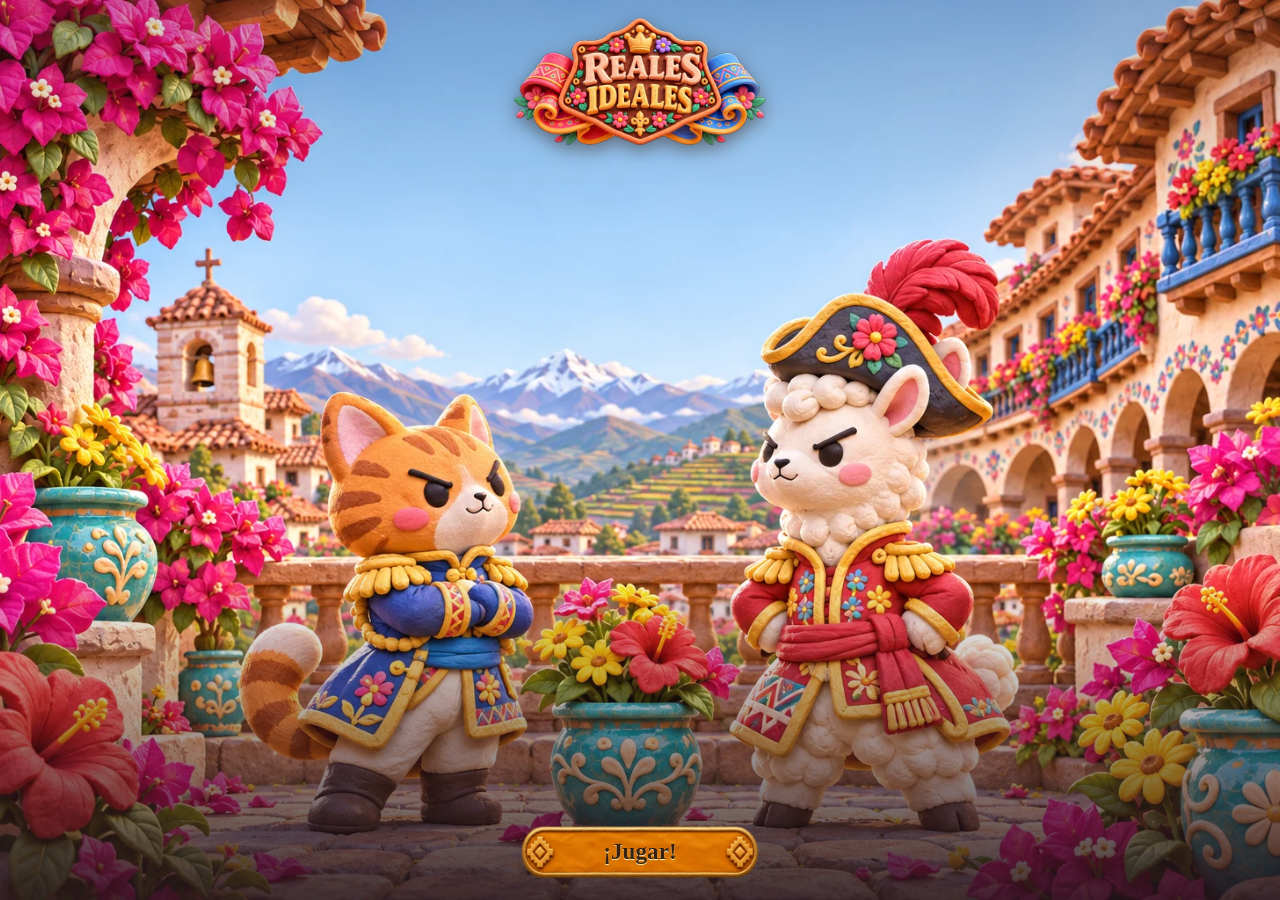
==== index.html @ a65ac0f8 "Selección de personaje y avisos al iniciar (v0.44)" ====
<!doctype html>
<html lang="es">
<head>
  <meta charset="utf-8">
  <meta name="viewport" content="width=device-width, initial-scale=1, viewport-fit=cover">
  <meta name="description" content="Reales Ideales, juego táctico para dos personas o contra la IA.">
  <title>Reales Ideales · v0.44</title>
  <link rel="stylesheet" href="styles.css?v=044-personajes">
  <script defer src="game.js?v=038-arte-combate"></script>
  <script defer src="ai.js?v=038-arte-combate"></script>
  <script defer src="assets/escenario/campo-andino-casillas.js?v=021-escenario27"></script>
  <script defer src="assets/vendor/pixi-8.19.0.min.js"></script>
  <script defer src="combat-fx.js?v=038-arte-combate"></script>
  <script defer src="fx.js?v=038-arte-combate"></script>
  <script defer src="app.js?v=044-personajes"></script>
</head>
<body>
  <section id="inicio" class="cover" aria-labelledby="cover-title">
    <picture>
      <source media="(orientation: landscape)" srcset="assets/clay/portada-jardin.webp">
      <img class="cover-art" src="assets/clay/portada-vertical.webp" alt="El gato idealista y la llama realista en un jardín andino de plastilina" width="1080" height="1920" fetchpriority="high">
    </picture>
    <video id="cover-video" class="cover-art cover-video" data-src="assets/escenario/menu-principal.mp4"
      muted loop playsinline preload="none" aria-hidden="true" hidden></video>
    <h1 id="cover-title"><img src="assets/logo.webp" alt="Reales Ideales" width="180" height="92"></h1>
    <div class="cover-actions">
      <button id="play-menu" type="button" class="primary menu-play" aria-controls="play-options" aria-expanded="false" disabled>¡Jugar!</button>
      <div id="startup" class="startup-loading" aria-label="Preparando Reales Ideales" tabindex="-1" hidden>
        <p id="startup-status" role="status">Cargando recursos…</p>
        <progress id="startup-progress" max="100" value="0" aria-label="Carga de recursos"></progress>
        <span id="startup-percent" aria-hidden="true">0 %</span>
      </div>
      <nav id="play-options" class="play-options" aria-label="Opciones de juego" hidden>
        <button id="help-button" type="button" class="secondary menu-play" aria-haspopup="dialog">Tutorial</button>
        <button id="play-local" type="button" class="secondary menu-play" aria-haspopup="dialog">Multijugador</button>
        <button id="play-ai" type="button" class="secondary menu-play" aria-haspopup="dialog">Vs IA</button>
        <button id="settings-button" type="button" class="secondary menu-play" aria-haspopup="dialog">Opciones</button>
      </nav>
    </div>
  </section>
  <main id="partida" class="play-layout" aria-label="Partida" tabindex="-1" hidden>
    <section class="seat red" aria-label="Tablero realista">
      <div class="seat-heading">
        <img id="avatar-R" class="seat-crest seat-avatar" src="assets/clay/fichas/realista-tigrillo.webp" alt="Tigrillo realista" width="54" height="54">
        <h2 class="sr-only">Realistas<small id="red-ai" class="seat-ai" hidden> IA</small></h2>
        <div class="seat-meter">
          <div id="red-health" class="seat-health" role="meter" aria-label="Fichas vivas: Realistas" aria-valuemin="0" aria-valuemax="8" aria-valuenow="8"><i class="full"></i><i class="full"></i><i class="full"></i><i class="full"></i><i class="full"></i><i class="full"></i><i class="full"></i><i class="full"></i></div>
          <strong class="seat-count" aria-hidden="true"><span id="red">8</span>/8</strong>
        </div>
      </div>
      <div class="seat-stats">
        <span class="seat-stat" title="Rescates disponibles"><img src="assets/clay/emblemas/rescate.webp" alt="" width="14" height="14"><span class="sr-only">Rescates disponibles </span><b id="red-rescues">2</b><b id="red-saved" class="saved-rescue-badge" hidden></b></span>
        <span class="seat-stat" title="Cartas en el mazo"><svg viewBox="0 0 24 24" width="14" height="14" fill="none" stroke="currentColor" stroke-width="2" stroke-linejoin="round" aria-hidden="true" focusable="false"><rect x="8" y="4" width="12" height="16" rx="2"/><path d="M5 7H4v12a3 3 0 0 0 3 3M12 9h4m-4 4h4"/></svg><span class="sr-only">Cartas en el mazo </span><b id="deck-R">25</b></span>
        <span class="seat-turn" aria-hidden="true">Turno</span>
        <span id="charge-R" class="charge" role="img" title="Carga de ataque especial" aria-label="Ataque especial: 1 de 3"><i></i><i></i><i></i></span>
      </div>
    </section>
    <section class="seat blue" aria-label="Tablero idealista">
      <div class="seat-heading">
        <img id="avatar-I" class="seat-crest seat-avatar" src="assets/clay/fichas/idealista-mono.webp" alt="Mono idealista" width="54" height="54">
        <h2 class="sr-only">Idealistas</h2>
        <div class="seat-meter">
          <div id="blue-health" class="seat-health" role="meter" aria-label="Fichas vivas: Idealistas" aria-valuemin="0" aria-valuemax="8" aria-valuenow="8"><i class="full"></i><i class="full"></i><i class="full"></i><i class="full"></i><i class="full"></i><i class="full"></i><i class="full"></i><i class="full"></i></div>
          <strong class="seat-count" aria-hidden="true"><span id="blue">8</span>/8</strong>
        </div>
      </div>
      <div class="seat-stats">
        <span class="seat-stat" title="Rescates disponibles"><img src="assets/clay/emblemas/rescate.webp" alt="" width="14" height="14"><span class="sr-only">Rescates disponibles </span><b id="blue-rescues">2</b><b id="blue-saved" class="saved-rescue-badge" hidden></b></span>
        <span class="seat-stat" title="Cartas en el mazo"><svg viewBox="0 0 24 24" width="14" height="14" fill="none" stroke="currentColor" stroke-width="2" stroke-linejoin="round" aria-hidden="true" focusable="false"><rect x="8" y="4" width="12" height="16" rx="2"/><path d="M5 7H4v12a3 3 0 0 0 3 3M12 9h4m-4 4h4"/></svg><span class="sr-only">Cartas en el mazo </span><b id="deck-I">25</b></span>
        <span class="seat-turn" aria-hidden="true">Turno</span>
        <span id="charge-I" class="charge" role="img" title="Carga de ataque especial" aria-label="Ataque especial: 1 de 3"><i></i><i></i><i></i></span>
      </div>
    </section>
    <section class="field" aria-label="Campo de juego">
      <div class="field-heading">
        <span id="turn-timer" class="turn-timer" role="timer" aria-live="off" hidden><b><span id="turn-timer-value">40</span><small aria-hidden="true"> s</small></b></span>
        <span id="round" class="round-count" title="Ronda actual"><span class="sr-only">Ronda </span><b id="round-value">1</b><span aria-hidden="true">/</span><span class="sr-only"> de </span>12</span>
        <span id="active-side" class="turn-marker" role="status">TU TURNO</span>
      </div>
      <time id="match-clock" class="match-clock llama-clock" datetime="PT600S" aria-label="Tiempo restante de partida" hidden>
        <span class="clock-label">Faltan</span>
        <span id="match-clock-value" class="clock-value">10:00</span>
      </time>
      <div class="board-stage"><div class="board-viewport"><div id="board" class="board" role="group" aria-label="Tablero de 27 hexágonos"></div><div id="duel" class="duel battle-cards" aria-label="Cartas activadas y fuerza de combate" hidden></div></div></div>
      <div class="legend">
        <span><img src="assets/clay/emblemas/rescate.webp" alt="" width="18" height="18"> Rescate</span>
        <span><img src="assets/clay/emblemas/cannon.webp" alt="" width="18" height="18"> Cañón</span>
      </div>
    </section>
    <section class="panel controls" aria-labelledby="phase-title">
      <div class="control-heading">
        <p id="turn-info" class="turn-info"></p>
        <h2 id="phase-title"></h2>
      </div>
      <div class="hud-toolbar">
        <button id="game-menu-button" class="hud-menu-button" type="button" aria-label="Opciones de partida" title="Opciones de partida" aria-haspopup="dialog" hidden>
          <img class="hud-icon" src="assets/ui/hud/opciones.png" alt="" width="96" height="96">
        </button>
        <button id="coin-button" class="hud-balance" type="button" aria-label="Consultar monedas" aria-describedby="coin-current" title="Consultar monedas" aria-haspopup="dialog">
          <img class="hud-icon" src="assets/ui/hud/moneda.png" alt="" width="96" height="96">
          <b id="coin-current" aria-label="Tus monedas">0</b>
        </button>
        <div class="hud-status-line" role="group" aria-label="Estado de partida">
          <p id="hud-notice" class="hud-notice" role="status" hidden></p>
          <p id="instructions" class="instructions" role="status"></p>
          <p id="battle-result" class="battle-result" role="status" hidden></p>
          <p id="special-hint" class="special-hint" aria-live="polite" hidden></p>
        </div>
        <div id="action-status" class="action-status" role="group" aria-label="Acciones de turno" hidden>
          <span id="move-status" class="action-token" role="img" data-state="waiting">
            <img class="hud-icon" src="assets/ui/hud/mover.png" alt="" width="96" height="96">
          </span>
          <span id="attack-status" class="action-token" role="img" data-state="waiting">
            <img class="hud-icon" src="assets/ui/hud/atacar.png" alt="" width="96" height="96">
          </span>
        </div>
      </div>
      <div class="battle-dock">
        <button id="special-fire" type="button" class="special-fire" disabled aria-pressed="false">
          <img class="hud-icon special-flame" src="assets/ui/hud/fuego.png" alt="" width="96" height="96">
          <svg class="ss-ring" viewBox="0 0 44 44" aria-hidden="true">
            <circle cx="22" cy="22" r="19" pathLength="120"/>
            <circle cx="22" cy="22" r="19" pathLength="120" transform="rotate(120 22 22)"/>
            <circle cx="22" cy="22" r="19" pathLength="120" transform="rotate(240 22 22)"/>
          </svg>
        </button>
        <div id="hud-hand" class="hud-hand" role="group" aria-label="Tus cartas"></div>
        <div id="actions" class="actions"></div>
      </div>
      <button id="saved-rescue-button" class="saved-rescue-button" type="button" hidden title="Usar estrella guardada"><img src="assets/clay/emblemas/rescate.webp" alt="" width="20" height="20"><b id="saved-rescue-count">0</b></button>
    </section>
  </main>
  <div id="match-intro" class="match-intro"><span role="status" aria-atomic="true"></span></div>
  <div id="fx-layer" class="fx-layer" aria-hidden="true"></div>
  <section id="end-screen" class="end-screen" role="dialog" aria-modal="true" aria-labelledby="end-title" hidden>
    <div class="end-card">
      <p id="end-kicker" class="end-kicker"></p>
      <h2 id="end-title" class="end-title"></h2>
      <p id="end-text" class="end-text"></p>
      <button id="end-ok" type="button" class="primary end-ok">OK</button>
    </div>
  </section>
  <section id="stats-screen" class="stats-screen" role="dialog" aria-modal="true" aria-labelledby="stats-title" hidden>
    <div class="stats-card">
      <h2 id="stats-title">Estadísticas de la partida</h2>
      <p id="stats-summary" class="stats-summary"></p>
      <div id="stats-mvp" class="stats-mvp"></div>
      <table class="stats-table">
        <thead><tr><th scope="col"></th><th scope="col" class="col-I">Idealistas</th><th scope="col" class="col-R">Realistas</th></tr></thead>
        <tbody id="stats-rows"></tbody>
      </table>
      <div class="stats-actions">
        <button id="stats-export" type="button" class="secondary">Exportar JSON</button>
        <button id="stats-menu" type="button" class="secondary">Menú</button>
        <button id="stats-again" type="button" class="primary" aria-haspopup="dialog">Jugar otra vez</button>
      </div>
    </div>
  </section>
  <dialog id="character-dialog" aria-labelledby="character-title">
    <h2 id="character-title">Elige a tu personaje</h2>
    <form id="character-form">
      <fieldset class="character-choices">
        <legend id="character-side"></legend>
        <label class="character-option"><input class="sr-only" type="radio" name="character" value="mono" required><img alt="" width="112" height="112"><span>Mono</span></label>
        <label class="character-option"><input class="sr-only" type="radio" name="character" value="tigrillo" required><img alt="" width="112" height="112"><span>Tigrillo</span></label>
        <label class="character-option"><input class="sr-only" type="radio" name="character" value="cuy" required><img alt="" width="112" height="112"><span>Cuy</span></label>
      </fieldset>
      <div class="dialog-actions">
        <button id="character-cancel" type="button" class="secondary">Cancelar</button>
        <button id="character-confirm" type="submit" class="primary" disabled>Empezar</button>
      </div>
    </form>
  </dialog>
  <dialog id="coin-dialog" aria-labelledby="coin-title">
    <h2 id="coin-title">Monedas de esta partida</h2>
    <div class="coin-breakdown">
      <p class="coin-side" data-side="R"><img class="coin-icon" src="assets/ui/hud/moneda.png" alt="" width="96" height="96"><span>Realistas</span><b id="coins-R">0</b></p>
      <p class="coin-side" data-side="I"><img class="coin-icon" src="assets/ui/hud/moneda.png" alt="" width="96" height="96"><span>Idealistas</span><b id="coins-I">0</b></p>
    </div>
    <form method="dialog" class="dialog-actions"><button class="primary">Listo</button></form>
  </dialog>
  <dialog id="rescue-dialog" class="rescue-dialog" aria-labelledby="rescue-title">
    <h2 id="rescue-title">Recupera una ficha</h2>
    <div id="rescue-pieces" class="rescue-pieces" role="group" aria-label="Fichas perdidas"></div>
    <button id="rescue-save" type="button" class="secondary">Guardar</button>
  </dialog>
  <dialog id="game-menu" aria-labelledby="game-menu-title">
    <h2 id="game-menu-title">Opciones de partida</h2>
    <div class="game-menu-actions">
      <button id="match-help" class="secondary" type="button" aria-haspopup="dialog">Cómo jugar</button>
      <button id="match-history" class="secondary" type="button" aria-haspopup="dialog">Registro</button>
      <button id="match-settings" class="secondary" type="button" aria-haspopup="dialog">Ajustes</button>
      <button id="restart" class="secondary" type="button" aria-haspopup="dialog">Nueva partida</button>
      <button id="match-menu" class="secondary" type="button">Menú principal</button>
    </div>
    <form method="dialog" class="dialog-actions"><button class="primary" autofocus>Volver a la partida</button></form>
  </dialog>
  <dialog id="help-dialog" aria-labelledby="help-title">
    <h2 id="help-title">Cómo jugar</h2>
    <div class="help-content">
      <p><b>Turno:</b> puedes mover una ficha a una casilla vecina libre y atacar, en el orden que quieras. Para atacar, arrastra tu ficha sobre una enemiga marcada o toca las dos fichas en ese orden.</p>
      <p>La partida tiene un máximo de 10 minutos. Al agotarse, se comparan las fichas vivas, las cartas activadas y las cartas poderosas activadas, en ese orden.</p>
      <p>En ambos modos, el turno cambia automáticamente al resolver los efectos y agotar las acciones legales. Puedes terminarlo antes con el botón de flecha. Los dos indicadores muestran qué acciones quedan.</p>
      <p><b>Fuerza:</b> todas las fichas empiezan con 0. El cañón suma +2 al atacar. En empate salen ambas fichas.</p>
      <p><b>Cartas:</b> tienes tres en reserva y activas hasta dos por combate. Dos iguales dan COMBO +1. Tu reserva permanece visible; toca una carta para ver su ilustración y efecto. Sobre el tablero se muestran las dos oportunidades de carta por bando y su fuerza acumulada; un pase aparece como Sin carta. Nunca se muestra la reserva rival. En partidas locales, entrega el dispositivo antes de revelar la reserva del siguiente jugador.</p>
      <p><b>Fuego Especial:</b> acumula un segmento al empezar cada turno propio. Con tres, selecciona una ficha normal con enemigo a una o dos casillas, pulsa el fuego y elige el objetivo. Todas las fichas normales suman +3 de fuerza al atacar a un enemigo adyacente. Si está a dos casillas, puedes acercarte por una casilla libre y atacar, consumiendo también el movimiento. Ambos jugadores conservan sus dos cartas. La carga vuelve a cero y los cañones no pueden usarlo.</p>
      <p><b>Cañón y rescate:</b> Invocar cañón convierte tu ficha en cañón y suma +2. Llega a una estrella enemiga para rescatar una ficha perdida en tu zona inicial o guarda la oportunidad. En un turno propio posterior, toca la estrella guardada y recupera una ficha en cualquier hexágono libre, sin gastar movimiento ni ataque.</p>
      <p><b>Monedas:</b> 10 por combate potente (fuerza final de 3 o más, Fuego Especial o Golpe decisivo) y 20 por cada baja causada al ganar. No cambian el resultado de la partida.</p>
      <p><b>Victoria:</b> elimina todas las fichas rivales o conserva más al final de la ronda 12.</p>
      <p class="tutorial-demo"><a href="muestra.html">Ver ejemplos de combate</a></p>
    </div>
    <form method="dialog" class="dialog-actions"><button class="primary">Listo</button></form>
  </dialog>
  <dialog id="history" aria-labelledby="history-title">
    <h2 id="history-title">Registro de partida</h2>
    <ol id="log" role="list" aria-label="Últimas jugadas"></ol>
    <form method="dialog" class="dialog-actions">
      <button id="export" class="secondary" type="button">Exportar JSON</button>
      <button class="primary" autofocus>Listo</button>
    </form>
  </dialog>
  <dialog id="card-menu" class="card-menu" aria-labelledby="card-preview-title" aria-describedby="card-preview-text">
    <div class="fit-content">
      <div class="card-menu-preview">
        <div id="card-preview-art" class="card illustrated card-menu-art"></div>
        <div class="card-menu-copy">
          <h2 id="card-preview-title"></h2>
          <p id="card-preview-text" class="card-menu-text"></p>
        </div>
      </div>
      <div class="dialog-actions">
        <button id="card-preview-close" class="secondary" type="button" autofocus>Cancelar</button>
        <button id="card-preview-play" class="primary" type="button">Activar</button>
      </div>
    </div>
  </dialog>
  <dialog id="settings" aria-labelledby="settings-title">
    <h2 id="settings-title">Ajustes</h2>
    <form method="dialog" class="settings-form">
      <fieldset><legend>Escenario</legend>
        <label><input type="radio" name="board" value="andes"> Campo andino</label><label><input type="radio" name="board" value="plaza"> Plaza</label></fieldset>
      <fieldset><legend>Música</legend>
        <label><input type="radio" name="music" value="on"> Sí</label><label><input type="radio" name="music" value="off"> No</label></fieldset>
      <fieldset><legend>Efectos de sonido</legend>
        <label><input type="radio" name="effects" value="on"> Sí</label><label><input type="radio" name="effects" value="off"> No</label></fieldset>
      <fieldset><legend>Temporizador</legend>
        <label><input type="radio" name="timer" value="off"> Sin tiempo</label><label><input type="radio" name="timer" value="relaxed"> Relajado</label><label><input type="radio" name="timer" value="normal"> Normal</label></fieldset>
      <fieldset><legend>Velocidad de animación</legend>
        <label><input type="radio" name="speed" value="1"> Normal</label><label><input type="radio" name="speed" value="1.8"> Rápida</label></fieldset>
      <fieldset id="cover-motion-setting"><legend>Animación de portada</legend>
        <label><input type="radio" name="coverMotion" value="on"> Sí</label><label><input type="radio" name="coverMotion" value="off"> No</label></fieldset>
      <div class="dialog-actions"><button class="primary" value="ok">Listo</button></div>
    </form>
  </dialog>
  <dialog id="search-choice" aria-labelledby="search-title" aria-describedby="search-info">
    <h2 id="search-title">Elige una carta de tu mazo</h2>
    <p id="search-info">La carta seleccionada ocupará el espacio de Exploración después del combate, no durante él.</p>
    <div id="search-options" class="search-options"></div>
    <div class="dialog-actions"><button id="search-cancel" type="button" class="secondary">Cancelar</button></div>
  </dialog>
  <dialog id="decision" aria-labelledby="decision-title" aria-describedby="decision-text">
    <h2 id="decision-title"></h2>
    <p id="decision-text"></p>
    <div id="decision-card" class="decision-card" hidden></div>
    <div class="dialog-actions">
      <button id="cancel" class="secondary" type="button" autofocus>Cancelar</button>
      <button id="confirm" class="primary" type="button">Confirmar</button>
    </div>
  </dialog>
</body>
</html>
---- styles.css ----
:root {
  color-scheme: light;
  --ink: #302018;
  --paper: #f5e5c8;
  --quiet: #654638;
  --clay: #c97a53;
  --border: #b58061;
  --blue: #357f9e;
  --red: #a7372e;
  --terracotta: url('assets/clay/terracota.webp');
  --garden-scene: url('assets/clay/campo-jardin.webp');
  --floral-ornament: url('assets/clay/flor.webp');
  --clay-grain: url('assets/clay/relieve.webp');
  --cream-clay: linear-gradient(155deg, #fff5df 8%, #f5d8b0 68%, #d7a271);
  --gold-clay: linear-gradient(157deg, #ffe488 4%, #ffc950 48%, #eaa331 80%, #c5792e);
  --blue-clay: linear-gradient(157deg, #3b7e99 4%, #235a78 55%, #194565);
}
* { box-sizing: border-box; }
[hidden] { display: none !important; }
body {
  margin: 0;
  min-height: 100vh;
  isolation: isolate;
  background: radial-gradient(ellipse at 50% 18%, #f7bb7740, #4a1d1870),
    var(--terracotta) left top / 27rem auto repeat #9a5333;
  color: var(--ink);
  font: 1rem/1.45 system-ui, sans-serif;
}
body::before, body::after {
  content: '';
  position: fixed; z-index: -1; bottom: 0;
  width: min(35vw, 27rem);
  background-size: 100% 100%;
  pointer-events: none;
}
body::before {
  left: 0; aspect-ratio: 380 / 123;
  background-image: url('assets/clay/jardin-izquierdo.webp');
  mask-image: linear-gradient(168deg, transparent 6%, black 28%), linear-gradient(to right, black 67%, transparent);
  mask-composite: intersect;
}
body::after {
  right: 0; aspect-ratio: 434 / 237;
  background-image: url('assets/clay/jardin-derecho.webp');
  mask-image: linear-gradient(200deg, transparent 4%, black 32%), linear-gradient(to left, black 63%, transparent);
  mask-composite: intersect;
}
button { font: inherit; color: inherit; cursor: pointer; }
button:disabled { cursor: default; }
button:focus-visible, summary:focus-visible { outline: 3px solid #25475a; outline-offset: 3px; }
h1, h2, p { margin: 0; }
h1 { font: 800 clamp(1.65rem, 4vw, 2.5rem)/1.13 Georgia, serif; }
h2 { font: 800 1.22rem/1.15 Georgia, serif; }
.masthead {
  position: relative; z-index: 2; display: flex; justify-content: space-between; align-items: center;
  gap: .7rem; padding: .9rem max(1rem, calc((100vw - 70rem) / 2)) 1.2rem;
  color: #fff0d4; text-shadow: 0 2px #552518;
  background: linear-gradient(167deg, #602b1c9e, #38170eb8), var(--terracotta) 0 0 / 26rem auto;
  box-shadow: 0 4px 10px #63352042;
}
.masthead::after {
  content: ''; position: absolute; inset: auto 0 0; height: .42rem;
  background: url('assets/clay/cordon.webp') left center / auto 100% repeat-x #77442d;
  pointer-events: none;
}
.brand, .header-actions { display: flex; align-items: center; gap: .55rem; }
.brand-mark { color: #f1bd66; font-size: 1.75rem; }
.header-actions { flex-wrap: wrap; justify-content: flex-end; }
.primary, .secondary, summary { font-weight: 720; }
.primary, .secondary {
  border: 1px solid #9b673e; border-radius: 1.08rem .96rem 1rem 1.15rem; padding: .53rem .72rem;
  background: var(--clay-grain), var(--cream-clay);
  box-shadow: inset 0 2px 2px #fff5d3d9, inset 0 -3px 3px #a6633a5c, 0 3px #8a5437, 0 5px 7px #4d260c55;
}
.primary {
  background: var(--clay-grain), var(--gold-clay);
  border-color: #9b5d23;
  box-shadow: inset 0 2px 2px #fff0b5, inset 0 -3px 3px #a15c2c80, 0 3px #8f4c26, 0 5px 7px #4d260c55;
}
.primary:active, .secondary:active { transform: translateY(2px); box-shadow: inset 0 2px 3px #7b442879, 0 1px #884b2b; }
.masthead .secondary { color: var(--ink); text-shadow: none; }
summary { cursor: pointer; }
.help-content { margin-block: .65rem 1rem; color: var(--quiet); }
.help-content p + p { margin-top: .6rem; }
body.playing .tutorial-demo { display: none; }
.play-layout {
  max-width: 72rem; margin: auto; padding: 1rem; display: grid;
  grid-template-columns: minmax(12rem, 1fr) minmax(20rem, 1.75fr) minmax(12rem, 1fr);
  grid-template-areas: "blue field red" "phase field history"; gap: 1rem; align-items: start;
}
.blue { grid-area: blue; --seat: #33758e; --seat-light: #c4e5df; }
.red { grid-area: red; --seat: #9e4032; --seat-light: #f7cabc; }
.seat, .panel {
  border: 1px solid var(--border); border-radius: 1.15rem; background: linear-gradient(150deg, #fff0d6, #edcdab);
  padding: .85rem; box-shadow: inset 0 2px 4px #fff8dcb0, 0 4px 0 #a86b4b, 0 9px 13px #6b3f2630;
}
.seat { border-top: .4rem solid var(--seat); }
.seat[data-prompt="true"] { outline: 3px solid var(--seat); outline-offset: 2px; }
.seat-heading, .field-heading { display: flex; align-items: center; justify-content: space-between; gap: .45rem; }
.seat-crest {
  width: clamp(1.25rem, 5.5vw, 2.35rem); height: auto; flex: none;
  filter: drop-shadow(0 2px 1px #6b3f2655);
}
.seat-heading h2 { color: #35251f; }
.seat-heading small { color: var(--quiet); }
.seat-heading strong {
  color: #fff7e8; background: var(--seat); padding: .1rem .55rem; border-radius: .6rem;
  font-size: 1.32rem; box-shadow: inset 0 2px #ffffff40, 0 3px #58392d60;
}
.hand { margin-top: .7rem; display: grid; grid-template-columns: repeat(3, minmax(0, 1fr)); gap: .3rem; }
.card, .decision-card {
  --card-gold: #eac27a;
  --card-edge: #633d26;
  --card-surface: #f2d59b;
  border: 2px solid var(--card-edge);
  border-radius: .58rem;
  background: var(--card-surface);
  box-shadow: inset 0 0 0 1px var(--card-gold), 0 3px 5px #5d352855;
  color: #331e15;
  text-align: center;
}
.card {
  position: relative;
  display: grid;
  grid-template-rows: auto minmax(2.6rem, 1fr) auto;
  gap: .18rem;
  min-width: 0;
  min-height: 6.5rem;
  aspect-ratio: 2.5 / 3.5;
  padding: .28rem;
}
.card.back {
  border: 0;
  border-radius: 11% / 8%;
  background: var(--card-back) center / 100% 100% no-repeat var(--seat, #265a79);
  box-shadow: 0 3px 5px #3f271866;
}
#hand-I { --card-back: url('assets/clay/dorso-idealista.webp'); }
#hand-R { --card-back: url('assets/clay/dorso-realista.webp'); }
.card-title {
  display: block;
  padding: .14rem .12rem;
  border-radius: .22rem;
  background: #fff2cbb0;
  font: 800 .8rem/1.1 Georgia, serif;
  overflow-wrap: anywhere;
}
.card-art {
  position: relative;
  display: grid;
  place-items: center;
  overflow: hidden;
  min-height: 0;
  border-radius: .25rem;
  border: 1px solid #63432f;
  background: radial-gradient(ellipse at 57% 39%, #fff3c9, var(--seat, #486152));
}
.card-art img { position: absolute; width: 86%; height: 94%; bottom: 0; object-fit: contain; object-position: bottom; }
.card-type { font-size: .75rem; font-weight: 750; line-height: 1.1; }
.card[data-card="weaken"], .decision-card[data-card="weaken"] { --card-surface: #cde0b5; }
.card[data-card="decisive"], .decision-card[data-card="decisive"] { --card-surface: #eac1ae; }
.card[data-card="cannon"], .decision-card[data-card="cannon"] { --card-surface: #e0d0af; }
.card[data-card="search"], .decision-card[data-card="search"] { --card-surface: #d4d7ed; }
.search-shape { color: #faf6d4; text-shadow: 0 2px #2c315c, 0 0 10px #5a77c9; font-size: clamp(1.7rem, 4vw, 3rem); }
.card.played { outline: 2px solid #ac682e; outline-offset: -2px; }
.card.played.new { animation: reveal-card .45s ease-out; }
.card.ready { outline: 2px solid var(--seat); outline-offset: -2px; }
.card.ready:hover { transform: translateY(-2px); }
.card.empty { display: grid; place-items: center; grid-template-rows: 1fr; border-style: dashed; opacity: .55; box-shadow: none; }
.field {
  grid-area: field; padding: .72rem; border: 1px solid #d3a35f; border-radius: 1.25rem;
  background: linear-gradient(#251e2729, transparent 34%, transparent 80%, #26231c99),
    var(--garden-scene) center / cover no-repeat #8ea281;
  box-shadow: inset 0 0 0 1px #fff0bc88, 0 4px 0 #553e2b, 0 8px 17px #29271966;
}
@media (orientation: portrait) {
  .field {
    background-image: linear-gradient(#251e2740, transparent 27%, transparent 80%, #26231c80),
      var(--garden-scene);
    background-position: center;
  }
}
.field-heading, .legend { padding: .25rem .4rem; color: #ffefcf; text-shadow: 0 1px #663422; font-weight: 690; }
.field-heading { margin-bottom: .6rem; }
.legend > span {
  padding: .12rem .48rem;
  border-radius: .55rem;
  background: #38251feb;
  box-shadow: inset 0 0 0 1px #ffda8f79, 0 2px 3px #29271960;
}
.legend img { flex: none; width: 1.1em; height: 1.1em; object-fit: contain; }
.board {
  margin: auto; position: relative; width: min(100%, 31rem); aspect-ratio: 1116 / 1410;
  touch-action: none; user-select: none; isolation: isolate;
  background: none;
}
.hex {
  position: absolute; display: grid; place-items: center; width: 22%;
  transform: translate(-50%, -50%); padding: 0; border: none;
  clip-path: polygon(25% 0, 75% 0, 100% 50%, 75% 100%, 25% 100%, 0 50%);
  background: transparent;
}
.hex[data-highlight="move"] { background: radial-gradient(ellipse, #20b05229 34%, #62ec7ff2 88%); }
.hex[data-highlight="target"] { background: radial-gradient(ellipse, #f5282920 42%, #ff6d4de8 88%); }
.hex[aria-pressed="true"] {
  background: radial-gradient(ellipse, #fff0a529 35%, #fff1aee8 90%);
}
.hex:focus-visible { box-shadow: inset 0 0 0 4px #ffe095; }
.hex .token { width: 62%; }
.hex .token-art { height: auto; }
.hex[data-star="true"]:has(.token)::after {
  content: '';
  position: absolute;
  top: 14%; right: 19%; width: 18%; aspect-ratio: 1;
  background: #38251f url('assets/clay/emblemas/rescate.webp') center / 78% no-repeat;
  border-radius: 50%;
  box-shadow: 0 0 0 1px #ffe2a2, 0 2px 2px #27150eb3;
  pointer-events: none;
}
.token { display: block; min-width: 0; min-height: 0; pointer-events: none; }
.token-art {
  display: block; width: 100%; height: 100%; object-fit: contain;
  filter: drop-shadow(0 2px 2px #23150f85);
}
.token.I.cannon .token-art { filter: drop-shadow(0 0 3px #30afe9) drop-shadow(0 2px 2px #382015aa); }
.token.R.cannon .token-art { filter: drop-shadow(0 0 3px #f24d4d) drop-shadow(0 2px 2px #382015aa); }
.token.origin { opacity: .55; }
.drag-token { position: fixed; z-index: 5; width: 4.4rem; height: 4.4rem; transform: translate(-50%, -50%) rotate(-6deg); }
.legend { display: flex; gap: 1rem; justify-content: center; font-size: .86rem; }
.legend span { display: flex; align-items: center; gap: .4rem; }
.controls { grid-area: phase; }
.turn-info { color: #784128; font-weight: 750; margin-bottom: .35rem; }
.instructions { color: var(--quiet); margin: .55rem 0 .75rem; }
.actions { display: flex; flex-wrap: wrap; gap: .55rem; }
#log { margin: .6rem 0 .8rem; padding-left: 1.35rem; max-height: 13rem; overflow: auto; color: var(--quiet); }
#log li { margin-bottom: .3rem; }
#decision-text { margin: .6rem 0 .85rem; color: var(--quiet); }
.decision-card {
  display: grid;
  gap: .35rem;
  width: min(100%, 12rem);
  margin: 0 auto 1rem;
  padding: .45rem;
}
.decision-card .card-title { font-size: 1.08rem; }
.decision-card .card-art { height: 9rem; }
.decision-card .card-type { font-size: .88rem; }
.card-effect { padding: .32rem; background: #fff4d8b8; border-radius: .25rem; }
@keyframes reveal-card { from { transform: rotateY(80deg); } to { transform: rotateY(0); } }
@media (max-width: 790px) {
  .play-layout { max-width: 37rem; grid-template-columns: repeat(2, minmax(0, 1fr)); grid-template-areas: "blue red" "phase phase" "field field" "history history"; gap: .85rem; }
  .board { width: min(100%, 24rem); }
}
@media (max-width: 420px) {
  .masthead, .play-layout { padding-inline: .65rem; }
  .header-actions { font-size: .83rem; gap: .3rem; }
  .seat, .panel { padding: .62rem; }
  .field-heading { font-size: .88rem; }
}
@media (prefers-reduced-motion: reduce) { .card.played.new { animation: none; } }

.battle-result { margin: .5rem .35rem; padding: .48rem .65rem; border-radius: .6rem; background: #f6d7a8; font-weight: 730; }
.battle-result[data-winner="I"] { border-left: .35rem solid var(--blue); }
.battle-result[data-winner="R"] { border-left: .35rem solid var(--red); }
.battle-result[data-winner=""] { border-left: .35rem solid #795332; }

.cover {
  position: fixed; inset: 0; isolation: isolate; overflow: hidden;
  background: #514036;
}
.cover-art {
  position: absolute; inset: 0; width: 100%; height: 100%;
  display: block; object-fit: cover; object-position: center 65%;
}
.cover-video { opacity: 0; pointer-events: none; }
.cover-video.ready { opacity: 1; }
.cover::after {
  content: ''; position: absolute; inset: 0; pointer-events: none;
  background: linear-gradient(180deg, #211c2635, transparent 26%, transparent 64%, #21141bd9);
}
#cover-title {
  position: absolute; z-index: 1; inset: max(1.1rem, env(safe-area-inset-top)) 0 auto;
  width: min(51vw, 28dvh, 19rem); margin-inline: auto;
  filter: drop-shadow(0 6px 9px #33211786);
}
#cover-title img { display: block; width: 100%; height: auto; }
.cover-actions {
  position: absolute; z-index: 1; inset: auto 0 max(1.3rem, env(safe-area-inset-bottom));
  display: grid; justify-items: center; padding-inline: max(1rem, env(safe-area-inset-left), env(safe-area-inset-right));
}
.play-options {
  width: min(100%, 39rem); display: grid; grid-template-columns: repeat(4, minmax(0, 1fr));
  gap: .55rem; justify-items: stretch;
}
.menu-play {
  min-height: 3rem; padding: .55rem .45rem;
  font: 800 clamp(.95rem, 2.45vw, 1.2rem)/1.2 Georgia, serif;
}
#play-menu { width: min(15rem, 100%); min-height: 3.45rem; font-size: 1.45rem; }
@media (orientation: portrait) {
  #cover-title { width: min(60vw, 29dvh, 17rem); }
  .play-options { width: min(100%, 25rem); grid-template-columns: repeat(2, minmax(0, 1fr)); }
}
.menu-play, .menu-play.secondary, .menu-play:active {
  border: 0; box-shadow: none;
  background: var(--menu-art, url('assets/ui/boton-azul.webp')) center / 100% 100% no-repeat;
  color: #fff5da; text-shadow: 0 1px 3px #100c0d;
}
#play-menu {
  --menu-art: url('assets/ui/boton-dorado.webp');
  color: #38210f; text-shadow: 0 1px 1px #fff5c0;
}
.menu-play:focus-visible { outline-color: #fff2b7; }
.drawer-toggle { --button-icon: url('assets/clay/dorso-idealista.webp'); }
.end-turn { --button-icon: url('assets/clay/emblemas/turno.webp'); }
#confirm[data-action="Mover"] { --button-icon: url('assets/clay/emblemas/boost.webp'); }
#confirm[data-action="Atacar"] { --button-icon: url('assets/clay/emblemas/decisive.webp'); }
.drawer-toggle::before, .end-turn::before,
#confirm[data-action="Mover"]::before, #confirm[data-action="Atacar"]::before {
  content: '';
  display: inline-block; vertical-align: -.31em;
  width: 1.38em; height: 1.35em; margin-right: .38em;
  background: var(--button-icon) center / contain no-repeat;
}
.play-layout { scroll-margin-top: .75rem; }
@media (min-width: 791px) {
  .play-layout {
    grid-template-columns: minmax(10rem, 1fr) minmax(24rem, 3fr) minmax(10rem, 1fr);
    grid-template-areas: "red field blue" "phase field history";
  }
}
.duel:not([hidden]) {
  display: grid; grid-template-columns: minmax(0, 1fr) auto minmax(0, 1fr); align-items: center;
  padding: .55rem 0 .75rem; gap: .25rem;
}
.duelist { text-align: center; display: flex; flex-direction: column; align-items: center; gap: .1rem; }
.duelist .token { width: min(100%, 4.4rem); aspect-ratio: 1; margin: .25rem auto; }
.duelist[data-defeated="true"] .token { filter: saturate(.3); opacity: .6; }
.duelist-name { font-size: .88rem; font-weight: 800; line-height: 1.15; }
.duelist-role { font-size: .78rem; color: var(--quiet); }
.duel-versus { color: #794025; font: 800 .95rem/1 Georgia, serif; }
@media (max-width: 790px) {
  .play-layout { grid-template-areas: "red blue" "phase phase" "field field" "history history"; }
  .duelist .token { width: 4.2rem; }
}
@media (max-width: 540px) {
  .field { padding: .45rem; }
}

/* Reserva de tres: cartas legibles y uniformes también en pantallas estrechas. */
.seat .hand .card { min-height: 5.5rem; padding: .16rem; grid-template-rows: auto minmax(1.8rem, 1fr) auto; gap: .1rem; }
.seat .hand .card-title { font-size: clamp(.52rem, .9vw, .68rem); padding: .12rem .04rem; }
.seat .hand .card-type { font-size: .59rem; }
.seat .hand .card-art img { width: 100%; }
.phase-indicator {
  display: table; margin: -.25rem auto .5rem; padding: .16rem .8rem;
  border: 1px solid #f8ddb06b; border-radius: 999px;
  background: #311b1f91; color: #fff2d2; text-align: center;
  text-shadow: 0 1px #26100c; font-size: .77rem; font-weight: 800;
  letter-spacing: .04em; text-transform: uppercase;
}
.phase-indicator::before {
  content: ''; display: inline-block; width: 1.15em; height: 1.15em;
  vertical-align: -.2em; margin-right: .4em;
  background: var(--status-ornament, var(--floral-ornament)) center / contain no-repeat;
}
.phase-indicator[data-phase="reveal"],
.phase-indicator[data-phase="combo"] { --status-ornament: url('assets/clay/emblemas/decisive.webp'); }
.phase-indicator[data-phase="rescue"] { --status-ornament: url('assets/clay/emblemas/rescate.webp'); }
.phase-indicator[data-phase="summon"] { --status-ornament: url('assets/clay/emblemas/cannon.webp'); }
.deck-track { display: grid; grid-template-columns: repeat(2, minmax(0, 1fr)); gap: .5rem; padding: .45rem .2rem .25rem; }
.deck-count {
  display: flex; justify-content: center; align-items: center; gap: .4rem;
  min-width: 0; border: 1px solid #f3ddad8c; border-radius: .65rem;
  padding: .4rem .2rem; background: #43291fc9; color: #fff0d2;
  font: 800 clamp(.61rem, 1vw, .73rem)/1.2 system-ui, sans-serif;
  text-align: center;
}
.deck-count strong {
  min-width: 1.85rem; padding: .2rem .35rem; border-radius: .4rem;
  background: var(--deck-color); color: #fff; font-size: 1rem;
  font-variant-numeric: tabular-nums;
}
.deck-count.idealista { --deck-color: #257ea9; }
.deck-count.realista { --deck-color: #b23a37; }
.deck-icon { color: #ffd68f; font-size: 1.15rem; text-shadow: 2px -2px #e8c38880, 4px -4px #e8c38880; }
.search-options { display: grid; gap: .4rem; margin: 1rem 0; max-height: min(46vh, 19rem); overflow: auto; }
.search-option {
  display: flex; align-items: center; gap: .65rem;
  width: 100%; text-align: left; padding: .37rem .62rem;
}
.search-option .card-art {
  display: block; flex: 0 0 2.1rem; aspect-ratio: 482 / 543;
  border: 0; border-radius: .18rem;
}
#search-info { color: var(--quiet); margin-top: .55rem; }
@media (max-width: 790px) {
  .seat .hand { gap: .18rem; }
  .seat .hand .card { min-height: 4.9rem; }
  .deck-count { font-size: .6rem; }
}

/* === v0.13 F1: interfaz de partida móvil sin desplazamiento ===
 * Una sola base CSS para GitHub Pages: el tablero nunca queda detrás
 * de las manos ni de un panel de acciones de altura indefinida.
 */
:root { --game-header: calc(50px + env(safe-area-inset-top)); --drawer-shadow: 0 -12px 32px #26140ba0; }
body.playing {
  width: 100%; height: 100dvh; min-height: 0; overflow: hidden; overscroll-behavior: none;
  background: linear-gradient(#42372863, #29413245),
    var(--garden-scene) center / cover no-repeat #53694c;
}
body.playing::before, body.playing::after { content: none; }
body.playing .masthead {
  height: var(--game-header); min-height: 0;
  padding: env(safe-area-inset-top) max(.6rem, env(safe-area-inset-right)) 0 max(.6rem, env(safe-area-inset-left));
  gap: .3rem;
}
body.playing .masthead::after { content: none; }
body.playing .brand img { width: clamp(4.75rem, 19vw, 7rem); height: auto; max-height: 40px; object-fit: contain; }
.hud-menu-button {
  display: grid; place-items: center; width: 44px; height: 44px;
  border: 1px solid #ffe0a96b; border-radius: 50%;
  background: #251a14e8; color: #fff1d7; box-shadow: 0 2px 5px #20140960;
  touch-action: manipulation;
}
.hud-menu-button:focus-visible, .brand:focus-visible { outline: 2px solid #fff0b0; outline-offset: 2px; }
.game-menu-actions { display: grid; grid-template-columns: repeat(2, minmax(0, 1fr)); gap: .65rem; margin-block: .85rem 1rem; }
.game-menu-actions button, #game-menu .dialog-actions button { min-height: 44px; }
#match-menu { grid-column: 1 / -1; }
#game-menu, #help-dialog, #history { max-height: calc(100dvh - 1rem); }
#log { max-height: min(45dvh, 20rem); }
body.playing .play-layout {
  width: 100%; max-width: 47rem;
  height: calc(100dvh - var(--game-header));
  min-height: 0; min-width: 0;
  margin: 0 auto;
  padding: .45rem max(.4rem, env(safe-area-inset-right)) calc(.45rem + env(safe-area-inset-bottom)) max(.4rem, env(safe-area-inset-left));
  display: grid; gap: .4rem; align-items: stretch;
  grid-template-columns: repeat(2, minmax(0,1fr));
  grid-template-rows: auto minmax(0,1fr) auto;
  grid-template-areas: "red blue" "field field" "phase phase";
  overflow: hidden;
}
body.playing .seat {
  --seat-ink: #fff3de;
  min-width: 0; padding: .26rem .42rem .35rem;
  border: 1px solid color-mix(in srgb, var(--seat) 68%, #eac995);
  border-radius: .8rem; color: var(--seat-ink);
  background: color-mix(in srgb, var(--seat) 35%, #241913 65%) padding-box;
  box-shadow: 0 2px 6px #20140960;
}
body.playing .seat[data-prompt="true"] {
  outline: none; border-color: #ffdc8b;
  box-shadow: inset 0 -2px #ffdc8b, 0 2px 6px #20140960;
}
body.playing .seat-heading { gap: .25rem; justify-content: start; }
body.playing .seat-crest { width: 1.1rem; }
body.playing .seat-heading h2 { flex: 1; font: 800 clamp(.73rem, 3.2vw, .98rem)/1.1 Georgia, serif; color: inherit; white-space: nowrap; }
.seat-heading .seat-ai { margin-left: .2rem; color: #ffdfae; font: 750 .62rem/1 system-ui, sans-serif; }
body.playing .seat-heading strong {
  padding: 0; flex: 0 0 auto;
  font: 800 clamp(.95rem, 4vw, 1.25rem)/1.1 system-ui, sans-serif;
  font-variant-numeric: tabular-nums; background: none; box-shadow: none;
}
body.playing .seat-stats {
  display: flex; justify-content: space-between; align-items: center; gap: .18rem; margin-top: .14rem;
}
.seat-stat { display: inline-flex; align-items: center; gap: .18rem; font: 650 .72rem/1 system-ui, sans-serif; white-space: nowrap; }
.seat-stat img, .seat-stat svg { display: block; flex: none; }
body.playing .seat .charge { padding: 1px; background: #20150f; }
body.playing .seat .charge i { width: clamp(.4rem, 1.5vw, .68rem); height: .29rem; }
body.playing .field {
  min-width: 0; min-height: 0; position: relative; display: flex;
  flex-direction: column; align-items: center; justify-content: center;
  gap: .08rem; padding: .2rem .32rem; overflow: hidden;
  border-radius: 1.05rem;
}
body.playing .field-heading {
  align-self: stretch; flex: 0 0 auto; justify-content: center;
  padding: 0; margin: 0 0 .2rem; line-height: 1.2;
}
.round-count {
  padding: .16rem .4rem; border: 1px solid #ffe0a96b; border-radius: 999px;
  background: #251a14e8; color: #fff1d7;
  font-size: .72rem; font-variant-numeric: tabular-nums; white-space: nowrap;
}
.round-count [aria-hidden] { margin-inline: .16rem; }
body.playing .turn-timer { width: 1.85rem; height: 1.85rem; }
body.playing .turn-timer::before { inset: 3px; }
body.playing .turn-timer b { font-size: .85rem; }
body.playing .phase-indicator {
  flex: 0 0 auto; margin: .05rem auto; padding: .12rem .58rem;
  font-size: clamp(.61rem, 2.3vw, .75rem); line-height: 1.15;
}
body.playing .board {
  flex: 0 1 auto; width: min(100%, calc(79.15dvh - 214px), 33rem);
  max-height: calc(100% - 2.9rem);
  margin: 0 auto; aspect-ratio: 1116 / 1410;
  background-size: 100% 100%;
}
body.playing .legend {
  flex: 0 0 auto; padding: .08rem; line-height: 1.1;
  font-size: clamp(.63rem, 2.3vw, .77rem); gap: .85rem;
}
.sr-only, body.playing .control-heading,
body.playing .play-layout[data-phase="turn"] .instructions,
body.playing .play-layout[data-phase="turn"] .phase-indicator,
body.playing.drawer-visible .phase-indicator,
body.playing.drawer-visible .controls .instructions {
  position: absolute; width: 1px; height: 1px; padding: 0; margin: -1px;
  overflow: hidden; clip-path: inset(50%); white-space: nowrap; border: 0;
}
body.playing .controls {
  grid-area: phase; position: relative; display: grid; justify-items: center; align-content: end;
  gap: .25rem; min-width: 0; min-height: 3rem; margin: 0; padding: 0;
  border: 0; background: none; box-shadow: none; pointer-events: none;
}
body.playing .controls .instructions {
  width: fit-content; max-width: 100%; padding: .24rem .65rem; margin: 0;
  color: #fff1d7; background: #251a14ed; border-radius: .65rem;
  font-size: .75rem; line-height: 1.25; text-align: center;
}
body.playing .play-layout[data-phase="turn"] .instructions,
body.playing.drawer-visible .controls .instructions { width: 1px; padding: 0; margin: -1px; }
body.playing .controls .actions {
  width: 100%; display: flex; flex-wrap: wrap; justify-content: space-between; align-items: center;
  gap: .28rem; padding: 0 .1rem .22rem;
}
body.playing .controls .actions:empty { display: none; }
body.playing .actions button {
  flex: 0 0 auto; min-height: 44px; padding: .3rem .65rem;
  font-size: .78rem; white-space: nowrap;
  border-radius: .85rem; touch-action: manipulation; pointer-events: auto;
}
body.playing .actions .drawer-toggle::before, body.playing .actions .end-turn::before { width: 1.25rem; height: 1.25rem; }
body.playing .hand-drawer {
  --drawer-max-height: min(41dvh, 18rem);
  position: fixed; z-index: 65; box-sizing: border-box;
  bottom: calc(6.85rem + env(safe-area-inset-bottom));
  left: 50%; transform: translateX(-50%);
  width: min(calc(100vw - .8rem), 28rem);
  max-height: var(--drawer-max-height);
  display: flex; flex-direction: column; gap: .3rem;
  padding: .5rem .55rem .6rem;
  border: 2px solid #e0b16e; border-bottom: 4px solid #8c4f37;
  border-radius: .85rem .85rem .45rem .45rem;
  background: var(--clay-grain), var(--cream-clay);
  box-shadow: var(--drawer-shadow);
  color: #3a251c;
}
body.playing .hand-drawer[data-side="I"] { border-color: #4896ae; }
body.playing .hand-drawer[data-side="R"] { border-color: #b15d4c; }
body.playing .drawer-toolbar {
  display: flex; align-items: center; justify-content: space-between;
  gap: .35rem; flex: 0 0 auto; font-size: .79rem; line-height: 1.15;
}
body.playing .drawer-toolbar strong { font: 800 .87rem Georgia, serif; }
body.playing #drawer-hint {
  flex: 1; text-align: right; color: #76553f; font-size: .65rem;
}
body.playing .drawer-close {
  position: relative; flex: 0 0 auto; width: 34px; height: 34px; border-radius: .5rem;
  border: 1px solid #ab7654; background: #fff2d8;
}
.drawer-close::before, .drawer-close::after {
  content: ''; position: absolute; top: 50%; left: 50%;
  width: 45%; height: 2px; border-radius: 1px; background: #583925;
  transform: translate(-50%, -50%) rotate(45deg);
}
.drawer-close::after { transform: translate(-50%, -50%) rotate(-45deg); }
body.playing .drawer-hands { min-height: 0; overflow-y: auto; }
body.playing .hand-drawer .hand {
  display: grid; margin: 0 auto;
  max-width: calc((var(--drawer-max-height) - 3.65rem) * 2.27 + .6rem);
  grid-template-columns: repeat(3,minmax(0,1fr)); gap: .3rem;
  --seat: #46839c;
}
body.playing .hand-drawer[data-side="R"] .hand { --seat: #a84a40; }
body.playing .hand-drawer .card {
  min-height: 0; padding: .17rem; gap: .1rem;
  grid-template-rows: auto minmax(1.8rem,1fr) auto;
  aspect-ratio: 2.5 / 3.3;
  border-color: #6c462d;
  box-shadow: inset 0 0 0 1px #f6d49a, 0 3px 3px #3e241a69;
}
body.playing .hand-drawer .card.back { box-shadow: 0 3px 5px #3f271866; }
body.playing .hand-drawer .card-title { font-size: clamp(.6rem, 2.3vw, .72rem); line-height: 1.1; }
body.playing .hand-drawer .card-type { font-size: .65rem; }
body.playing .hand-drawer .card-art img { width: 100%; }
body.playing .hand-drawer .card.ready { outline-width: 3px; }
body.playing .field .duel:not([hidden]) {
  position: absolute; z-index: 9;
  inset: auto .5rem 1.35rem .5rem;
  width: auto; max-width: 17rem;
  margin: auto; padding: .2rem .3rem;
  border-radius: .65rem;
  background: #fff0d9e8; box-shadow: 0 4px 12px #29180f88;
  pointer-events: none;
}
body.playing .duelist .token { width: 3.4rem; }
body.playing .duelist-name { font-size: .69rem; }
body.playing .duelist-role { font-size: .62rem; }
body.playing .field .battle-result:not([hidden]) {
  position: absolute; z-index: 10; top: 2.8rem;
  left: .4rem; right: .4rem; width: auto; margin: 0;
  padding: .25rem .5rem; font-size: .77rem; text-align: center;
}
@media (min-width: 850px) and (min-height: 610px) {
  body.playing .play-layout {
    max-width: 84rem; gap: .65rem; padding: .8rem;
    grid-template-columns: minmax(11rem, .85fr) minmax(23rem, 2.25fr) minmax(11rem, .85fr);
    grid-template-rows: minmax(0,1fr) auto;
    grid-template-areas: "red field blue" "red phase blue";
  }
  body.playing .seat { align-self: start; width: min(100%, 12rem); padding: .46rem .6rem; }
  body.playing .seat.red { justify-self: end; }
  body.playing .seat-heading h2 { font-size: 1.1rem; }
  body.playing .board {
    width: min(100%, calc(79.15dvh - 170px), 35rem);
  }
  body.playing .hand-drawer { width: min(45rem, 67vw); bottom: calc(8rem + env(safe-area-inset-bottom)); }
}
@media (orientation: landscape) and (max-height: 560px) {
  :root { --game-header: calc(48px + env(safe-area-inset-top)); }
  body.playing .masthead .brand img { max-height: 30px; }
  body.playing .play-layout {
    max-width: none;
    padding: .3rem .45rem calc(.3rem + env(safe-area-inset-bottom));
    grid-template-columns: minmax(0,1.7fr) minmax(0,.8fr) minmax(0,.8fr);
    grid-template-rows: auto minmax(0,1fr) auto;
    grid-template-areas: "field red blue" "field hand hand" "field phase phase";
    gap: .3rem;
  }
  body.playing .board { width: min(100%, calc(79.15dvh - 89px), 27rem); }
  body.playing .seat { align-self: start; }
  body.playing .seat-heading { gap: .15rem; }
  body.playing .field { justify-content: center; }
  body.playing .controls { align-self: end; }
  body.playing .hand-drawer {
    --drawer-max-height: max(6rem, calc(100dvh - var(--game-header) - 11.7rem));
    grid-area: hand; align-self: end; justify-self: end;
    position: relative; inset: auto; transform: none;
    width: min(100%, 25rem); height: min(100%, var(--drawer-max-height)); max-height: none;
  }
  body.playing .hand-drawer .drawer-close { width: 28px; height: 28px; }
  body.playing .hand-drawer .drawer-hands { flex: 1; container-type: size; }
  body.playing .hand-drawer .hand {
    width: min(100%, calc((100cqh - .25rem) * 2.27 + .6rem));
    max-width: none;
  }
  body.playing .hand-drawer .card { aspect-ratio: 2.5 / 3.3; }
}
@media (prefers-reduced-motion: reduce) {
  body.playing .hand-drawer { transition: none; }
}


/* === v0.14: materiales ilustrados aprobados ===
   Las ilustraciones originales se mantienen para piezas sin retrato equivalente.
   Los títulos de carta ya están pintados en la lámina, pero siguen en el DOM
   para los lectores de pantalla y la confirmación de efectos. */
.card.illustrated,
.decision-card.illustrated {
  position: relative;
  display: block;
  padding: 0 !important;
  border: 0 !important;
  border-radius: .35rem;
  background: transparent !important;
  box-shadow: none !important;
  overflow: hidden;
}
.card.illustrated { aspect-ratio: 482 / 543; min-height: 0; }
.illustrated .card-art {
  background-image: url('assets/v014/cartas-aprobadas.webp');
  background-repeat: no-repeat;
  background-size: 300% 200%;
}
.card.illustrated .card-art,
.decision-card.illustrated .card-art {
  display: block;
  position: absolute;
  inset: 0;
  width: 100%; height: 100%; min-height: 0;
  border: 0; border-radius: 0; padding: 0;
}
.illustrated[data-card="boost"] .card-art { background-position: 0% 0%; }
.illustrated[data-card="weaken"] .card-art { background-position: 50% 0%; }
.illustrated[data-card="major"] .card-art { background-position: 100% 0%; }
.illustrated[data-card="decisive"] .card-art { background-position: 0% 100%; }
.illustrated[data-card="cannon"] .card-art { background-position: 50% 100%; }
.illustrated .card-title,
.illustrated .card-type {
  position: absolute !important;
  width: 1px !important; height: 1px !important;
  padding: 0 !important; margin: -1px !important;
  overflow: hidden !important; white-space: nowrap !important;
  clip: rect(0,0,0,0) !important;
  clip-path: inset(50%) !important;
}
body.playing .hand-drawer .card.illustrated {
  min-height: 0; padding: 0;
  aspect-ratio: 482 / 543;
  box-shadow: none;
}
body.playing .hand-drawer .card.illustrated .card-art { background-size: 300% 200%; }
.decision-card.illustrated {
  width: min(100%, 16rem);
  margin: .35rem auto .65rem;
  overflow: visible;
  display: flex; flex-direction: column; gap: .35rem;
}
.decision-card.illustrated .card-art {
  position: relative; flex: none;
  aspect-ratio: 482 / 543;
  height: auto !important;
  max-width: 100%;
  margin: 0;
}
.decision-card.illustrated .card-effect {
  position: relative; display: block; text-align: left;
  margin: .3rem .2rem; padding: .45rem .65rem;
  border: 1px solid #e6bc78;
  background: #fff4d8; color: #543221;
  font-size: .83rem; border-radius: .5rem;
}
.decision-card.illustrated[data-card="boost"] { --effect-icon: url('assets/clay/emblemas/boost.webp'); }
.decision-card.illustrated[data-card="weaken"] { --effect-icon: url('assets/clay/emblemas/weaken.webp'); }
.decision-card.illustrated[data-card="major"] { --effect-icon: url('assets/clay/emblemas/major.webp'); }
.decision-card.illustrated[data-card="decisive"] { --effect-icon: url('assets/clay/emblemas/decisive.webp'); }
.decision-card.illustrated[data-card="cannon"] { --effect-icon: url('assets/clay/emblemas/cannon.webp'); }
.decision-card.illustrated:not([data-card="search"]) .card-effect {
  display: flex; align-items: center; gap: .45rem;
}
.decision-card.illustrated:not([data-card="search"]) .card-effect::before {
  content: ''; flex: 0 0 1.65rem; height: 1.8rem;
  background: var(--effect-icon) center / contain no-repeat;
}
/* Orden visual: mis cartas a la izquierda, final de turno a la derecha. */
body.playing .controls .actions .drawer-toggle { order: 1; }
body.playing .controls .actions .end-turn {
  order: 20;
  margin-left: auto;
}

/* === Efectos de combate y cartas (eventos del motor) === */
.sound-toggle { display: inline-grid; place-items: center; min-width: 2.6rem; padding-inline: .5rem; line-height: 1; }
.sound-toggle svg { display: block; overflow: visible; }
.sound-toggle .speaker { fill: currentColor; }
.sound-toggle .sound-on, .sound-toggle .sound-off { fill: none; stroke: currentColor; stroke-width: 2; stroke-linecap: round; }
.sound-toggle .sound-off, .sound-toggle[data-sound="off"] .sound-on { display: none; }
.sound-toggle[data-sound="off"] .sound-off { display: inline; }
.sound-toggle[data-sound="off"] { opacity: .75; }
.fx-layer { position: fixed; inset: 0; z-index: 1100; pointer-events: none; overflow: hidden; }
.fx { position: absolute; left: 0; top: 0; width: var(--size, 60px); height: var(--size, 60px);
  margin: calc(var(--size, 60px) / -2) 0 0 calc(var(--size, 60px) / -2); border-radius: 50%; }

/* Proyectil en parábola: X lineal, Y con subida y caída. */
.fx-shell-x { width: 0; height: 0; margin: 0; border-radius: 0; animation: fx-shell-x .72s linear forwards; }
.fx-shell { position: absolute; left: -.55rem; top: -.55rem; width: 1.1rem; height: 1.1rem; border-radius: 50%;
  background: radial-gradient(circle at 35% 35%, #fff6d0, #ffb22e 40%, #b3401b 75%);
  box-shadow: 0 0 10px 4px #ffb84d, -6px 6px 14px 3px #ff7a2a88, -14px 14px 18px 2px #ffffff40;
  animation: fx-shell-y .72s forwards; }
.fx-shell.side-I { box-shadow: 0 0 10px 4px #7fd3ff, -6px 6px 14px 3px #3a8fd088, -14px 14px 18px 2px #ffffff40; }
.fx-shell.side-R { box-shadow: 0 0 10px 4px #ff9c6a, -6px 6px 14px 3px #d0403a88, -14px 14px 18px 2px #ffffff40; }
@keyframes fx-shell-x { to { transform: translateX(var(--dx)); } }
@keyframes fx-shell-y {
  0% { transform: translateY(0) scale(.7); animation-timing-function: cubic-bezier(.2, .7, .5, 1); }
  50% { transform: translateY(var(--peak)) scale(1.15); animation-timing-function: cubic-bezier(.5, 0, .8, .3); }
  100% { transform: translateY(var(--dy)) scale(.9); }
}
.fx-muzzle { background: radial-gradient(circle, #fff 0 15%, #ffd166 35%, #ff7b2e66 60%, transparent 70%);
  animation: fx-pop .45s ease-out forwards; }
.fx-impact { background: radial-gradient(circle, #fff 0 12%, #ffe08a 30%, #ff6a2a 55%, transparent 70%);
  animation: fx-pop .6s ease-out forwards; }
.fx-lock { border: 3px dashed #ffef9a; box-shadow: 0 0 0 3px #9d312f inset, 0 0 14px #ffdd7a;
  animation: fx-lock 1.4s ease-out forwards; }
@keyframes fx-pop { from { transform: scale(.2); opacity: 1; } to { transform: scale(1.6); opacity: 0; } }
@keyframes fx-lock {
  0% { transform: scale(1.8) rotate(0); opacity: 0; }
  25% { transform: scale(1) rotate(90deg); opacity: 1; }
  80% { opacity: 1; }
  100% { transform: scale(.9) rotate(120deg); opacity: 0; }
}

/* Explosión de la batalla. */
.fx-explosion { background: radial-gradient(circle, #fffbe8 0 10%, #ffd34d 25%, #ff7b22 45%, #b3261e 62%, #3a1b1300 72%);
  filter: drop-shadow(0 0 12px #ff9a3c); animation: fx-explode 1.1s cubic-bezier(.15, .8, .3, 1) forwards; }
.fx-explosion.big { --size: 140px !important; }
.fx-explosion::after { content: ''; position: absolute; inset: 15%; border-radius: 50%;
  background: radial-gradient(circle, #5a4a40cc, #2b211b00 70%); opacity: 0; animation: fx-smoke 1.1s ease-out forwards; }
.fx-shockwave { border: 4px solid #fff2c2; animation: fx-shock .8s ease-out forwards; }
.fx-debris { width: 9px; height: 9px; margin: -4px 0 0 -4px; border-radius: 2px; background: #ffcf5a;
  box-shadow: 0 0 6px #ff8a2a; animation: fx-debris .85s cubic-bezier(.1, .7, .4, 1) forwards; }
@keyframes fx-explode {
  0% { transform: scale(.15); opacity: 1; }
  35% { transform: scale(1.5); opacity: 1; }
  100% { transform: scale(1.9); opacity: 0; }
}
@keyframes fx-smoke { 30% { opacity: .9; } 100% { opacity: 0; transform: translateY(-30%) scale(1.6); } }
@keyframes fx-shock { from { transform: scale(.3); opacity: 1; } to { transform: scale(2.6); opacity: 0; border-width: 1px; } }
@keyframes fx-debris {
  from { transform: translate(0, 0) rotate(0); opacity: 1; }
  to { transform: translate(var(--dx), var(--dy)) rotate(260deg); opacity: 0; }
}

/* Activación de carta: emblema que estalla en el color de la carta. */
.fx-card-burst { --size: 7rem; display: grid; place-items: center;
  color: var(--glow); font: 900 3rem/1 Georgia, serif; text-shadow: 0 0 10px var(--color), 0 3px 2px #2a1410;
  background: radial-gradient(circle, color-mix(in srgb, var(--glow) 70%, transparent) 0 18%, color-mix(in srgb, var(--color) 60%, transparent) 40%, transparent 68%);
  animation: fx-card 1.05s cubic-bezier(.2, .9, .3, 1.2) forwards; }
.fx-card-burst::before { content: ''; position: absolute; inset: -30%; border-radius: 50%;
  background: repeating-conic-gradient(from 0deg, var(--glow) 0 6deg, transparent 6deg 30deg);
  mask: radial-gradient(circle, transparent 30%, #000 45%, transparent 70%);
  opacity: .7; animation: fx-spin 1.05s linear forwards; }
.fx-card-burst img { width: 72%; height: 72%; object-fit: contain; filter: drop-shadow(0 0 8px var(--glow)) drop-shadow(0 3px 2px #2a1410); }
@keyframes fx-card {
  0% { transform: scale(.2) rotate(-25deg); opacity: 0; }
  30% { transform: scale(1.25) rotate(4deg); opacity: 1; }
  70% { transform: scale(1); opacity: 1; }
  100% { transform: scale(1.4) translateY(-20px); opacity: 0; }
}
@keyframes fx-spin { to { transform: rotate(120deg); opacity: 0; } }

/* Destello de pantalla y rayos de combo o victoria. */
.fx-flash { position: fixed; inset: 0; width: auto; height: auto; margin: 0; border-radius: 0;
  background: radial-gradient(circle at 50% 45%, color-mix(in srgb, var(--glow) 55%, transparent), color-mix(in srgb, var(--color) 40%, transparent) 55%, transparent 85%);
  mix-blend-mode: screen; animation: fx-flash .85s ease-out forwards; }
@keyframes fx-flash { 0% { opacity: 0; } 15% { opacity: 1; } 100% { opacity: 0; } }
.fx-rays { --size: 22rem; background: repeating-conic-gradient(from 0deg, #fff0a0aa 0 8deg, transparent 8deg 22deg);
  mask: radial-gradient(circle, #000 15%, transparent 70%); animation: fx-rays 1.1s ease-out forwards; }
@keyframes fx-rays { from { transform: scale(.3) rotate(0); opacity: 1; } to { transform: scale(1.3) rotate(60deg); opacity: 0; } }

/* Movimiento, invocación y rescate. */
.fx-dust { background: radial-gradient(circle, #e9d3a8cc 0 30%, #c8a36f55 55%, transparent 70%);
  animation: fx-dust .65s ease-out forwards; }
@keyframes fx-dust { from { transform: scale(.4) translateY(20%); opacity: .9; } to { transform: scale(1.4) translateY(10%); opacity: 0; } }
.fx-summon { border: 4px solid #ffd9a0; box-shadow: 0 0 18px #ffb35a, 0 0 18px #ffb35a inset;
  animation: fx-summon 1.25s ease-in-out forwards; }
@keyframes fx-summon {
  0% { transform: scale(2.4); opacity: 0; }
  60% { transform: scale(.85); opacity: 1; }
  75% { transform: scale(1.1); }
  100% { transform: scale(1.5); opacity: 0; }
}
.fx-rescue { background:
    radial-gradient(circle at 30% 70%, #fff 0 3px, transparent 4px),
    radial-gradient(circle at 70% 60%, #fff 0 2px, transparent 3px),
    radial-gradient(circle at 50% 30%, #fff 0 3px, transparent 4px),
    radial-gradient(circle, #9ff0c8aa, #306a5700 70%);
  animation: fx-rescue 1.25s ease-out forwards; }
@keyframes fx-rescue { from { transform: translateY(30%) scale(.5); opacity: 0; } 30% { opacity: 1; } to { transform: translateY(-60%) scale(1.3); opacity: 0; } }

/* Temblor del campo tras un impacto. */
.field.fx-shake .board { animation: fx-shake .45s ease-out; }
.field.fx-shake-strong .board { animation: fx-shake .6s ease-out; --shake: 9px; }
@keyframes fx-shake {
  0%, 100% { transform: translate(0, 0); }
  15% { transform: translate(calc(var(--shake, 5px) * -1), 2px); }
  30% { transform: translate(var(--shake, 5px), -2px); }
  45% { transform: translate(calc(var(--shake, 5px) * -.6), 1px); }
  60% { transform: translate(calc(var(--shake, 5px) * .5), -1px); }
  80% { transform: translate(-1px, 0); }
}

/* Sin movimiento: solo apariciones y desvanecimientos breves en el sitio. */
@media (prefers-reduced-motion: reduce) {
  .fx, .fx::before, .fx::after { animation: fx-fade 1s ease-out forwards !important; transform: none !important; }
  .fx-debris, .fx-rays, .fx-shell-x { display: none; }
  .field.fx-shake .board, .field.fx-shake-strong .board { animation: none; }
}
@keyframes fx-fade { 0% { opacity: 0; } 15% { opacity: 1; } 70% { opacity: 1; } 100% { opacity: 0; } }

/* === v0.15: animaciones de estilo artillería antes de los banners === */
/* Mientras dura una animación no se aceptan jugadas. */
body.fx-busy .play-layout { pointer-events: none; }
.token.fx-pending { visibility: hidden; }

/* Ficha que avanza como un camioncito: avance a tumbos con inclinación. */
.fx-vehicle { width: var(--w); height: var(--h); margin: calc(var(--h) / -2) 0 0 calc(var(--w) / -2); border-radius: 0; }
.fx-vehicle > .token { width: 100%; height: 100%; }
.fx-vehicle { animation: fx-travel .9s cubic-bezier(.45, .05, .4, 1) forwards; }
.fx-vehicle > .token { animation: fx-bumpy .9s linear forwards; transform-origin: 50% 90%; }
@keyframes fx-travel { to { transform: translate(var(--dx), var(--dy)) scale(var(--end-scale, 1)); } }
@keyframes fx-bumpy {
  0% { transform: rotate(0) translateY(0); }
  8% { transform: rotate(calc(var(--tilt) * -1)) translateY(-1px); }
  18% { transform: rotate(var(--tilt)) translateY(-5px); }
  30% { transform: rotate(calc(var(--tilt) * .4)) translateY(0); }
  42% { transform: rotate(var(--tilt)) translateY(-6px); }
  54% { transform: rotate(calc(var(--tilt) * -.3)) translateY(0); }
  66% { transform: rotate(var(--tilt)) translateY(-4px); }
  78% { transform: rotate(0) translateY(0); }
  88% { transform: rotate(calc(var(--tilt) * -1.4)) translateY(-2px); }
  100% { transform: rotate(0) translateY(0); }
}
.fx-dust.small { animation-duration: .6s; }

/* Globos de diálogo: "¡Ok!" y "¡Al ataque!". */
.fx-bubble {
  width: max-content; height: auto; margin: 0; padding: .32rem .7rem; border-radius: 1rem;
  background: #fffaf0; color: #2c1a12; border: 3px solid #3b2418;
  font: 900 clamp(.9rem, 2.4vw, 1.15rem)/1.1 Georgia, serif; white-space: nowrap;
  box-shadow: 0 4px 0 #3b241855, 0 6px 14px #1d0f0a66;
  transform-origin: 0 100%; transform: translate(0, -100%);
  animation: fx-bubble-pop 1s cubic-bezier(.2, 1.6, .4, 1) forwards;
}
.fx-bubble.to-left { transform-origin: 100% 100%; translate: -100% 0; }
.fx-bubble.side-I { border-color: #235f82; }
.fx-bubble.side-R { border-color: #9d312f; }
.fx-bubble::after {
  content: ''; position: absolute; bottom: -12px; left: 12px; width: 14px; height: 14px;
  background: inherit; border: inherit; border-width: 0 3px 3px 0; border-radius: 0 0 4px 0;
  transform: rotate(45deg) skew(10deg, 10deg);
}
.fx-bubble.to-left::after { left: auto; right: 12px; }
@keyframes fx-bubble-pop {
  0% { transform: translate(0, -100%) scale(.2); opacity: 0; }
  18% { transform: translate(0, -100%) scale(1.08); opacity: 1; }
  28% { transform: translate(0, -100%) scale(1); }
  82% { transform: translate(0, -100%) scale(1); opacity: 1; }
  100% { transform: translate(0, -115%) scale(.95); opacity: 0; }
}

/* Escaparate de cartas activadas: entra volando, se voltea y se aparta. */
.fx-showcase {
  width: min(15rem, 70vw); height: auto; margin: 0; border-radius: 1rem; translate: -50% -50%;
  display: grid; justify-items: center; gap: .45rem; padding: .7rem .7rem .9rem;
  background: radial-gradient(circle at 50% 35%, color-mix(in srgb, var(--glow, #fff2c6) 55%, transparent), transparent 70%), #2a1712e6;
  border: 3px solid var(--color, #c79a52); box-shadow: 0 0 0 4px #2a171299, 0 0 28px var(--color, #c79a52);
  perspective: 700px;
  animation: fx-showcase-in 1.7s cubic-bezier(.2, .9, .3, 1) forwards;
}
.fx-showcase.from-R { --from: -60vw; }
.fx-showcase.from-I { --from: 60vw; }
.fx-showcase.pass { width: min(12rem, 60vw); animation-duration: 1s; --color: #8a7a6a; }
.fx-showcase-who { color: #fff2d0; font: 800 .95rem/1.1 system-ui, sans-serif; letter-spacing: .04em; text-transform: uppercase; }
.fx-showcase-pass { color: #fff7e6; font: 900 1.4rem/1 Georgia, serif; }
.fx-showcase-card { width: min(10.5rem, 52vw); min-height: 0; animation: fx-flip .5s .15s ease-out both; backface-visibility: hidden; }
.fx-showcase-card .card-title { font-size: 1.05rem; }
.fx-showcase-effect { max-width: 13rem; padding: .3rem .55rem; border-radius: .45rem; background: #fff4d8; color: #2c1a12;
  font: 700 .9rem/1.25 system-ui, sans-serif; text-align: center; }
@keyframes fx-showcase-in {
  0% { transform: translateX(var(--from, 0)) rotate(-12deg) scale(.6); opacity: 0; }
  20% { transform: translateX(0) rotate(2deg) scale(1.04); opacity: 1; }
  28% { transform: rotate(0) scale(1); }
  82% { transform: scale(1); opacity: 1; }
  100% { transform: translateY(-30px) scale(.85); opacity: 0; }
}
@keyframes fx-flip { from { transform: rotateY(90deg); } to { transform: rotateY(0); } }

/* Apertura de la vista previa de la carta. */
@keyframes card-menu-in { from { opacity: 0; scale: .98; } to { opacity: 1; scale: 1; } }

@media (prefers-reduced-motion: reduce) {
  .fx-vehicle, .fx-vehicle > .token { animation: none !important; }
  .fx-bubble, .fx-showcase { animation: fx-fade 1s ease-out forwards !important; transform: translate(0, -100%) !important; }
  .fx-showcase { transform: none !important; }
  .fx-showcase-card { animation: none; }
}
/* El resultado se lee después de la explosión, no antes. */
body.fx-busy .battle-result { visibility: hidden; }

/* === v0.15: fuerza de combate visible y contadores tras la explosión === */
.duel-force {
  display: inline-flex; align-items: baseline; gap: .3rem; margin-top: .15rem;
  padding: .1rem .55rem; border-radius: 999px; background: #2c1a12; color: #fff4d8;
}
.duelist[data-side="I"] .duel-force { background: #235f82; }
.duelist[data-side="R"] .duel-force { background: #9d312f; }
.duel-force-label { font: 700 .7rem/1 system-ui, sans-serif; text-transform: uppercase; letter-spacing: .05em; }
.duel-force-value { font: 900 1.5rem/1 Georgia, serif; display: inline-block; }
.duel-force-value.bump-up { animation: force-bump .5s ease-out; color: #c8ffb5; }
.duel-force-value.bump-down { animation: force-bump .5s ease-out; color: #ffc2b5; }
@keyframes force-bump { 0% { transform: scale(1); } 40% { transform: scale(1.5); } 100% { transform: scale(1); } }
.force-chips { display: flex; flex-wrap: wrap; justify-content: center; gap: .15rem; max-width: 9rem; margin-top: .15rem; }
.force-chip {
  padding: .05rem .35rem; border-radius: .4rem; font: 750 .66rem/1.25 system-ui, sans-serif; white-space: nowrap;
  background: #efe1c4; color: #4a3326;
}
.force-chip.up { background: #d6f0c8; color: #1f5a1c; }
.force-chip.down { background: #f6d0c6; color: #8a221b; }
.force-chip.decisive { background: #2c1a12; color: #ffd98a; }
.duel[data-lead="I"] .duelist[data-side="I"] .duel-force,
.duel[data-lead="R"] .duelist[data-side="R"] .duel-force { box-shadow: 0 0 0 2px #f0b52e, 0 0 10px #f0b52e; }
body.playing .field .duel:not([hidden]) { max-width: 20rem; }
body.playing .duelist .duel-force-value { font-size: 1.3rem; }

/* Número que vuela desde la carta hasta el marcador. */
.fx-number {
  width: max-content; height: auto; margin: 0; border-radius: 0; translate: -50% -100%;
  font: 900 2.2rem/1 Georgia, serif; color: #fff;
  -webkit-text-stroke: 2px #1f5a1c; paint-order: stroke fill; text-shadow: 0 3px 0 #1f5a1c, 0 0 14px #9dff7a;
  animation: fx-number 1.35s cubic-bezier(.2, 1.4, .4, 1) forwards;
}
.fx-number.down { -webkit-text-stroke-color: #8a221b; text-shadow: 0 3px 0 #8a221b, 0 0 14px #ff8a7a; }
.fx-number.decisive { font-size: 1.5rem; -webkit-text-stroke-color: #2c1a12; text-shadow: 0 3px 0 #2c1a12, 0 0 14px #ffd98a; color: #ffd98a; }
@keyframes fx-number {
  0% { transform: translateY(20px) scale(.3); opacity: 0; }
  20% { transform: translateY(-10px) scale(1.25); opacity: 1; }
  35% { transform: translateY(-14px) scale(1); }
  80% { opacity: 1; }
  100% { transform: translateY(-46px) scale(.9); opacity: 0; }
}

/* Resumen de fuerza en el cajón de cartas. */
#drawer-hint:has(.hint-force) { display: flex; flex-wrap: wrap; align-items: center; justify-content: flex-end; gap: .25rem .45rem; }
.hint-force { font: 800 .9rem/1.1 system-ui, sans-serif; color: #2c1a12; }
.hint-status { padding: .08rem .45rem; border-radius: 999px; font: 800 .74rem/1.3 system-ui, sans-serif; }
.hint-status.up { background: #d6f0c8; color: #1f5a1c; }
.hint-status.down { background: #f6d0c6; color: #8a221b; }
.hint-status.tie { background: #efe1c4; color: #4a3326; }
.hint-rule { font-size: .72rem; color: var(--quiet); }

/* Contador de fichas: baja con un golpe después de la explosión. */
.count-drop { animation: count-drop .7s ease-out; }
@keyframes count-drop {
  0% { transform: scale(1); }
  25% { transform: scale(1.45); color: #ffd98a; }
  100% { transform: scale(1); }
}
@media (prefers-reduced-motion: reduce) {
  .fx-number { animation: fx-fade 1.2s ease-out forwards !important; transform: none !important; }
  .duel-force-value.bump-up, .duel-force-value.bump-down, .count-drop { animation: none; }
}

/* === v0.15: barra y ataques especiales === */
.charge { display: inline-flex; gap: 2px; align-items: center; padding: 2px; border-radius: 4px; background: #2c1a12; }
.charge i { width: .8rem; height: .42rem; border-radius: 2px; background: #5b4334; }
.seat.blue .charge i.full { background: linear-gradient(#9fe2ff, #2c8cc4); }
.seat.red .charge i.full { background: linear-gradient(#ffb59f, #c4412c); }
.charge.ready { box-shadow: 0 0 0 2px #f0b52e, 0 0 10px #f0b52e; animation: charge-ready 1.2s ease-in-out infinite; }
.charge.ready i { background: linear-gradient(#fff4b0, #f0b52e) !important; }
@keyframes charge-ready { 50% { box-shadow: 0 0 0 2px #fff4b0, 0 0 18px #f0b52e; } }
.special-toggle.primary { background: linear-gradient(#ffe08a, #f0a52e); border-color: #8a5a10; font-weight: 900; }
.hex[data-highlight="origin"] { background: radial-gradient(ellipse, #f0b52e33 34%, #ffd34df0 88%); }
.hex[data-power="true"] .token { filter: drop-shadow(0 0 8px #ffd34d) drop-shadow(0 0 3px #fff4b0); }

.fx-power-aura { border-radius: 50%;
  background: radial-gradient(circle, transparent 35%, #fff4b0aa 45%, #f0b52e66 60%, transparent 72%);
  box-shadow: 0 0 30px 10px #f0b52e88; animation: fx-aura 1.5s ease-out forwards; }
.fx-power-aura.side-I { box-shadow: 0 0 30px 10px #5ac8ff88; }
.fx-power-aura.side-R { box-shadow: 0 0 30px 10px #ff6a4a88; }
@keyframes fx-aura {
  0% { transform: scale(2.4); opacity: 0; }
  30% { transform: scale(1); opacity: 1; }
  70% { transform: scale(1.15); opacity: 1; }
  100% { transform: scale(1.8); opacity: 0; }
}
.fx-power-name {
  width: max-content; max-width: 92vw; height: auto; margin: 0; border-radius: 0; translate: -50% -50%;
  padding: .25rem 1rem; text-align: center; white-space: nowrap;
  font: 900 clamp(1.6rem, 6vw, 3.2rem)/1.05 Georgia, serif; letter-spacing: .03em; text-transform: uppercase;
  color: #fff7e6; -webkit-text-stroke: 2px #2c1a12; paint-order: stroke fill;
  text-shadow: 0 4px 0 #2c1a12, 0 0 22px #f0b52e;
  animation: fx-power-name 1.5s cubic-bezier(.2, 1.3, .4, 1) forwards;
}
.fx-power-name.side-I { text-shadow: 0 4px 0 #12364c, 0 0 22px #5ac8ff; }
.fx-power-name.side-R { text-shadow: 0 4px 0 #4c1612, 0 0 22px #ff6a4a; }
@keyframes fx-power-name {
  0% { transform: scale(3) skewX(-12deg); opacity: 0; }
  18% { transform: scale(.95) skewX(0); opacity: 1; }
  26% { transform: scale(1.05); }
  80% { transform: scale(1); opacity: 1; }
  100% { transform: scale(1.1); opacity: 0; }
}
@media (prefers-reduced-motion: reduce) {
  .charge.ready { animation: none; }
  .fx-power-name { animation: fx-fade 1.4s ease-out forwards !important; transform: none !important; }
}

/* === v0.16: secuencia, temporizador, botón de fuego, cartas del rival, pantallas finales === */
/* Mientras corre una animación o un banner, las cartas y menús esperan su turno. */
body.fx-busy .hand-drawer,
body.fx-busy .special-fire { visibility: hidden; }

/* Temporizador circular. */
.turn-timer {
  --progress: 1; position: relative; display: inline-grid; place-items: center; width: 2.6rem; height: 2.6rem; border-radius: 50%;
  background: conic-gradient(#f0b52e calc(var(--progress) * 360deg), #3b241866 0); box-shadow: 0 2px 6px #1d0f0a66;
}
.turn-timer::before { content: ''; position: absolute; inset: 4px; border-radius: 50%; background: #2c1a12; }
.turn-timer b { position: relative; color: #fff4d8; font: 900 1.05rem/1 Georgia, serif; }
.turn-timer.warning { background: conic-gradient(#e53b2c calc(var(--progress) * 360deg), #3b241866 0); animation: timer-warn .5s ease-in-out infinite alternate; }
.turn-timer.warning b { color: #ffd0c8; }
.turn-timer.paused { opacity: .55; animation: none; }
@keyframes timer-warn { to { transform: scale(1.12); } }
.turn-timer[hidden] { display: none; }

/* Botón redondo de fuego del ataque especial. */
.special-fire {
  position: absolute; z-index: 11; right: .6rem; bottom: 2.2rem; width: 5.2rem; height: 5.2rem; padding: 0;
  display: grid; place-items: center; align-content: center; gap: 0; border-radius: 50%; border: 3px solid #fff0b0;
  background: radial-gradient(circle at 50% 70%, #fff3a0 0 12%, #ffb02e 32%, #e8431c 62%, #7a1608 100%);
  color: #fff; cursor: pointer; text-shadow: 0 2px 0 #5a1006;
  box-shadow: 0 0 0 3px #7a1608, 0 0 18px 6px #ff7a2a99, inset 0 -6px 12px #7a160888;
  animation: fire-breathe 1.4s ease-in-out infinite;
}
.special-fire[hidden] { display: none; }
.special-fire::before {
  content: ''; position: absolute; inset: -10px; border-radius: 50%; z-index: -1;
  background: conic-gradient(from 0deg, #ffd34d00, #ff7a2a, #ffd34d00 30%, #ff5a1a 55%, #ffd34d00 70%, #ffb02e 90%, #ffd34d00);
  filter: blur(4px); animation: fire-spin 2.2s linear infinite;
}
.special-flame { width: 2.2rem; height: 2.2rem; margin-top: -.2rem; filter: drop-shadow(0 0 6px #fff3a0); animation: flame-flicker .35s ease-in-out infinite alternate; transform-origin: 50% 90%; }
.flame-outer { fill: #fff3a0; }
.flame-inner { fill: #ff7a2a; }
.special-fire-label { font: 900 .74rem/1 Georgia, serif; letter-spacing: .06em; text-transform: uppercase; }
.special-fire-power { max-width: 4.6rem; font: 800 .55rem/1.1 system-ui, sans-serif; text-align: center; opacity: .95; }
.special-fire:not(.armed) { filter: saturate(.75); }
.special-fire.armed { animation-duration: .8s; }
.special-fire.active { box-shadow: 0 0 0 3px #fff, 0 0 26px 10px #ffb02e; animation-duration: .5s; }
.special-fire:focus-visible { outline: 3px solid #fff; outline-offset: 4px; }
@keyframes fire-breathe { 50% { transform: scale(1.06); box-shadow: 0 0 0 3px #7a1608, 0 0 28px 10px #ff7a2acc, inset 0 -6px 12px #7a160888; } }
@keyframes fire-spin { to { transform: rotate(360deg); } }
@keyframes flame-flicker { from { transform: scale(1, 1) rotate(-3deg); } to { transform: scale(1.06, 1.12) rotate(3deg); } }

/* Cartas activadas del rival siempre visibles. */
.rival-played { display: flex; align-items: center; gap: .5rem; padding: .3rem .55rem; margin: 0 .4rem .3rem;
  border-radius: .55rem; background: #2c1a12e6; color: #fff4d8; }
.rival-played[hidden] { display: none; }
.rival-played[data-side="I"] { box-shadow: inset 4px 0 0 #4896ae; }
.rival-played[data-side="R"] { box-shadow: inset 4px 0 0 #b15d4c; }
.rival-played-label { font: 800 .72rem/1.15 system-ui, sans-serif; text-transform: uppercase; letter-spacing: .04em; max-width: 6.5rem; }
.rival-played-cards, .duel-cards { display: flex; gap: .3rem; align-items: center; }
.mini-card.card { width: 2.6rem; min-height: 0; padding: .08rem; gap: 0; grid-template-rows: auto 1fr; flex: none; }
.mini-card .card-title { font-size: .42rem; padding: .04rem; line-height: 1; }
.mini-card .card-type { display: none; }
.rival-played .mini-card.card { width: 3.2rem; }
.mini-empty { font: 650 .7rem/1.2 system-ui, sans-serif; opacity: .8; }
.duel-cards { justify-content: center; margin-top: .15rem; min-height: 1.2rem; }
.duel-cards .mini-empty { color: var(--quiet); font-size: .6rem; }

/* Ataque especial: foco oscuro, ficha destacada, partículas y nombre con su efecto. */
.fx-spotlight { position: fixed; inset: 0; width: auto; height: auto; margin: 0; border-radius: 0;
  background: radial-gradient(circle at var(--x) var(--y), transparent 0 var(--r), #0a0503c7 calc(var(--r) + 60px));
  animation: fx-spot 2.3s ease-in-out forwards; }
@keyframes fx-spot { 0% { opacity: 0; } 12% { opacity: 1; } 85% { opacity: 1; } 100% { opacity: 0; } }
.fx-hero > .token { filter: drop-shadow(0 0 10px var(--glow, #ffd34d)) drop-shadow(0 0 4px #fff); animation: fx-hero 2.3s ease-in-out forwards; }
@keyframes fx-hero { 0% { transform: scale(1); } 20% { transform: scale(1.3); } 60% { transform: scale(1.22) translateY(-4px); } 75% { transform: scale(1.4); } 100% { transform: scale(1); } }
.fx-power-aura { background: radial-gradient(circle, transparent 35%, color-mix(in srgb, var(--color, #fff4b0) 70%, transparent) 45%, color-mix(in srgb, var(--glow, #f0b52e) 45%, transparent) 60%, transparent 72%); }
.fx-particle { width: 8px; height: 8px; margin: -4px 0 0 -4px; background: var(--color); box-shadow: 0 0 8px var(--glow);
  opacity: 0; animation: fx-gather 2.3s cubic-bezier(.3, .6, .4, 1) var(--delay) forwards; }
.fx-particle.shape-spark { width: 3px; height: 14px; border-radius: 2px; }
.fx-particle.shape-ember { border-radius: 50%; width: 9px; height: 9px; }
.fx-particle.shape-rock { border-radius: 2px; width: 10px; height: 8px; box-shadow: 0 0 4px #00000066; }
.fx-particle.shape-ring { background: transparent; border: 2px solid var(--color); border-radius: 50%; width: 14px; height: 14px; }
.fx-particle.shape-smoke { border-radius: 50%; width: 18px; height: 18px; filter: blur(3px); opacity: 0; }
@keyframes fx-gather {
  0% { transform: translate(var(--dx), var(--dy)) scale(.4) rotate(0); opacity: 0; }
  15% { opacity: 1; }
  45% { transform: translate(0, 0) scale(1) rotate(180deg); opacity: 1; }
  55% { transform: translate(0, 0) scale(.3); opacity: .6; }
  80% { transform: translate(calc(var(--dx) * 1.3), calc(var(--dy) * 1.3)) scale(1.2) rotate(360deg); opacity: .9; }
  100% { transform: translate(calc(var(--dx) * 1.6), calc(var(--dy) * 1.6)) scale(.6); opacity: 0; }
}
.fx-power-name { display: grid; justify-items: center; gap: .35rem; white-space: normal; text-transform: none; font: inherit; -webkit-text-stroke: 0; text-shadow: none;
  animation: fx-power-name 2.3s cubic-bezier(.2, 1.3, .4, 1) forwards; }
.fx-power-title { font: 900 clamp(1.7rem, 6.5vw, 3.4rem)/1.05 Georgia, serif; letter-spacing: .03em; text-transform: uppercase; text-align: center;
  color: #fff7e6; -webkit-text-stroke: 2px #2c1a12; paint-order: stroke fill; text-shadow: 0 4px 0 #2c1a12, 0 0 26px var(--color, #f0b52e); }
.fx-power-desc { max-width: min(30rem, 88vw); padding: .3rem .8rem; border-radius: .6rem; background: #2c1a12d9; color: #fff4d8;
  border: 2px solid var(--color, #f0b52e); font: 750 clamp(.85rem, 2.6vw, 1.05rem)/1.3 system-ui, sans-serif; text-align: center; }

/* Pantallas de victoria o derrota y estadísticas. */
.end-screen, .stats-screen { position: fixed; inset: 0; z-index: 1200; display: grid; place-items: center; padding: 1rem;
  background: radial-gradient(circle at 50% 40%, #2c1a12cc, #0a0503f2); }
.end-screen[hidden], .stats-screen[hidden] { display: none; }
.end-card { display: grid; justify-items: center; gap: .6rem; padding: 1.6rem 2rem 1.4rem; text-align: center; color: #fff4d8;
  animation: end-in .6s cubic-bezier(.2, 1.4, .4, 1) both; }
.end-kicker { margin: 0; font: 800 .95rem/1.2 system-ui, sans-serif; letter-spacing: .08em; text-transform: uppercase; }
.end-title { margin: 0; font: 900 clamp(3rem, 14vw, 6.5rem)/1 Georgia, serif; letter-spacing: .04em;
  -webkit-text-stroke: 3px #2c1a12; paint-order: stroke fill; color: #ffd34d; text-shadow: 0 6px 0 #2c1a12, 0 0 40px #f0b52e; }
.end-screen[data-kind="lose"] .end-title { color: #c9c2bb; text-shadow: 0 6px 0 #1a1210, 0 0 30px #6a1a10; }
.end-screen[data-kind="draw"] .end-title { color: #fff4d8; text-shadow: 0 6px 0 #2c1a12, 0 0 30px #8a7a6a; }
.end-screen[data-side="I"][data-kind="win"] .end-title { text-shadow: 0 6px 0 #12364c, 0 0 40px #5ac8ff; }
.end-screen[data-side="R"][data-kind="win"] .end-title { text-shadow: 0 6px 0 #4c1612, 0 0 40px #ff6a4a; }
.end-text { margin: 0; max-width: 26rem; font: 650 1rem/1.4 system-ui, sans-serif; }
.end-ok { min-width: 9rem; min-height: 3.2rem; margin-top: .6rem; font-size: 1.2rem; }
@keyframes end-in { from { transform: scale(.5); opacity: 0; } to { transform: scale(1); opacity: 1; } }
.stats-card { width: min(34rem, 100%); max-height: 100%; overflow: auto; padding: 1.1rem 1.2rem; border-radius: 1rem;
  background: #fff7e6; color: #2c1a12; border: 3px solid #8a5a2b; box-shadow: 0 16px 40px #000a; animation: end-in .4s ease-out both; }
.stats-card h2 { margin: 0 0 .3rem; font: 900 1.5rem/1.1 Georgia, serif; }
.stats-summary { margin: 0 0 .7rem; color: #5a4334; font: 650 .9rem/1.3 system-ui, sans-serif; }
.stats-mvp { display: flex; align-items: center; gap: .7rem; padding: .5rem .7rem; margin-bottom: .7rem; border-radius: .7rem; background: #f6e3bd; }
.stats-mvp .token { width: 3.6rem; height: 3.6rem; flex: none; }
.stats-mvp-text { display: grid; gap: .1rem; }
.stats-mvp-label { font: 800 .72rem/1.1 system-ui, sans-serif; text-transform: uppercase; letter-spacing: .06em; color: #8a5a2b; }
.stats-mvp-name { font: 900 1.05rem/1.15 Georgia, serif; }
.stats-mvp-detail { font: 650 .85rem/1.2 system-ui, sans-serif; }
.stats-table { width: 100%; border-collapse: collapse; font: 650 .9rem/1.3 system-ui, sans-serif; }
.stats-table th, .stats-table td { padding: .32rem .4rem; border-bottom: 1px solid #e3cfa8; text-align: center; }
.stats-table th[scope="row"] { text-align: left; font-weight: 700; }
.stats-table .col-I { color: #1d5675; font-weight: 800; }
.stats-table .col-R { color: #8a2a22; font-weight: 800; }
.stats-actions { display: flex; flex-wrap: wrap; justify-content: flex-end; gap: .5rem; margin-top: .9rem; }
.stats-actions button { min-height: 2.8rem; }

@media (prefers-reduced-motion: reduce) {
  .special-fire, .special-fire::before, .special-flame, .turn-timer.warning, .end-card, .stats-card { animation: none; }
  .fx-particle { display: none; }
  .fx-spotlight, .fx-hero > .token { animation: fx-fade 2.2s ease-out forwards !important; }
}
.fx-hero { width: var(--w); height: var(--h); margin: calc(var(--h) / -2) 0 0 calc(var(--w) / -2); border-radius: 0; }
.fx-hero > .token { width: 100%; height: 100%; }
.rival-played .mini-card.card { width: 3.9rem; }

/* === v0.17: escena integrada, nada tapa las fichas, sin desplazamientos === */
/* Una sola escena: el tablero se apoya sobre el empedrado de la plaza. */
body.playing {
  background: radial-gradient(ellipse at 50% 58%, transparent 38%, #1a0c0670 100%),
    linear-gradient(#ffd9a018, transparent 40%),
    var(--garden-scene) center 42% / cover no-repeat #53694c;
}
body.playing .field { background: transparent; border-color: transparent; box-shadow: none; }
body.playing .board-stage {
  flex: 1 1 auto; min-height: 0; width: 100%; position: relative;
  display: grid; place-items: center; container-type: size;
}
body.playing .board {
  width: min(100cqw, calc(100cqh * .7915), 35rem); max-height: none; margin: 0;
  /* Inclinación leve y sombra de contacto: el tablero descansa sobre el suelo. */
  transform: perspective(1600px) rotateX(9deg); transform-origin: 50% 60%;
  filter: drop-shadow(0 16px 10px #2a140a80) drop-shadow(0 3px 2px #2a140a66);
}
body.playing .hex .token { filter: drop-shadow(0 4px 2px #2a140a73); }

/* Cajón de cartas sin desplazamiento interno. */
body.playing .drawer-hands { overflow: hidden; }
body.playing .hand-drawer { overflow: hidden; }

/* Botón de fuego dentro del dock, con guía paso a paso encima. */
body.playing .special-fire {
  right: auto; left: 50%; top: auto; bottom: .22rem; translate: -50% 0;
  width: 44px; height: 44px; pointer-events: auto;
}
body.playing .special-fire-label, body.playing .special-fire-power { display: none; }
.special-hint {
  position: absolute; z-index: 12; left: 50%; bottom: calc(100% + .35rem); translate: -50% 0; margin: 0;
  width: max-content; max-width: min(17rem, 82vw); padding: .3rem .55rem; border-radius: .7rem;
  background: #fff7e6; color: #2c1a12; border: 2px solid #e8431c;
  font: 800 clamp(.75rem, 2.6vw, .9rem)/1.2 system-ui, sans-serif; text-align: center;
  box-shadow: 0 6px 14px #1d0f0a80; pointer-events: none;
  animation: hint-bounce 1s ease-in-out infinite;
}
.special-hint::after {
  content: ''; position: absolute; left: 50%; top: 100%; translate: -50% 0;
  border: .7rem solid transparent; border-top-color: #e8431c; border-bottom: 0;
}
.special-hint[data-step="piece"]::after { right: auto; left: 50%; translate: -50% 0; border-top-color: transparent; }
.special-hint[data-step="piece"]::before {
  content: ''; position: absolute; left: 50%; bottom: 100%; translate: -50% 0;
  border: .7rem solid transparent; border-bottom-color: #e8431c; border-top: 0;
}
@keyframes hint-bounce { 50% { transform: translateY(-5px); } }
body.fx-busy .special-hint { visibility: hidden; }

/* Fichas que pueden lanzar su ataque especial: anillo de fuego. */
.hex .token.ss-glow { position: relative; filter: drop-shadow(0 0 6px #ff7a2a) drop-shadow(0 0 2px #fff3a0); animation: ss-pulse 1s ease-in-out infinite; }
.hex .token.ss-glow::after {
  content: ''; position: absolute; inset: -9%; border-radius: 50%;
  border: 3px solid #ffb02e; box-shadow: 0 0 10px 3px #ff7a2acc, inset 0 0 8px #ff7a2a99;
  animation: ss-ring 1s ease-in-out infinite;
}
@keyframes ss-pulse { 50% { transform: translateY(-3px); } }
@keyframes ss-ring { 50% { inset: -15%; opacity: .55; } }

/* Exploración: cuadrícula de cartas, sin lista desplazable. */
#search-choice { width: min(34rem, calc(100vw - 1.2rem)); max-height: calc(100dvh - 1.2rem); overflow: hidden; }
.search-options { display: grid; grid-template-columns: repeat(3, minmax(0, 1fr)); gap: .45rem; max-height: none; overflow: visible; margin: .7rem 0; }
.search-option {
  display: grid; justify-items: center; align-content: start; gap: .12rem; width: auto; padding: .3rem .25rem .35rem;
  border-radius: .7rem; border: 2px solid #c9995f; background: #fff2d8; text-align: center; color: #2c1a12; box-shadow: 0 3px 0 #a5784a;
}
.search-option:hover, .search-option:focus-visible { border-color: #f0b52e; }
.search-option .search-face.card { width: min(100%, 6.6rem, calc((100dvh - 16rem) / 2 * .89)); pointer-events: none; }
.search-name { font: 800 .78rem/1.1 Georgia, serif; }
.search-count { font: 650 .68rem/1.1 system-ui, sans-serif; color: var(--quiet); }

/* Móvil vertical: el cajón entra en el flujo y el tablero se encoge para seguir entero a la vista. */
@media (orientation: portrait) and (max-width: 849px) {
  body.playing .play-layout {
    grid-template-rows: auto minmax(0, 1fr) auto auto;
    grid-template-areas: "red blue" "field field" "hand hand" "phase phase";
  }
  body.playing .hand-drawer {
    grid-area: hand; position: relative; inset: auto; transform: none;
    width: 100%; max-height: none; padding: .35rem .45rem .45rem; gap: .25rem;
  }
  body.playing .hand-drawer .hand { max-width: 17.5rem; }
  body.playing .rival-played { margin: 0; padding: .2rem .45rem; }
  body.playing .rival-played .mini-card.card { width: 2.5rem; }
  body.playing .rival-played-label { font-size: .62rem; }
  body.playing .field .duel:not([hidden]) {
    position: static; inset: auto; width: 100%; max-width: 22rem; margin: .1rem auto 0; flex: 0 0 auto;
  }
  body.playing.drawer-visible .field .duel { display: none; }
  body.playing .legend { display: none; }
}

/* Escritorio: cartas a la derecha y duelo a la izquierda, en los márgenes de la plaza. */
@media (min-width: 850px) and (min-height: 610px) {
  body.playing .hand-drawer, body.playing .field .duel:not([hidden]) {
    position: fixed; transform: none; bottom: auto;
    top: calc(var(--game-header) + 8.6rem);
    width: min(26rem, calc(50vw - 15.8rem)); max-width: none;
  }
  body.playing .hand-drawer { left: auto; right: .8rem; max-height: calc(100dvh - var(--game-header) - 9.6rem); }
  body.playing .field .duel:not([hidden]) { left: .8rem; right: auto; padding: .6rem; }
  body.playing .duelist .token { width: 4.4rem; }
  body.playing .duelist-name { font-size: .85rem; }
  body.playing .duelist-role { font-size: .72rem; }
  body.playing .duel .mini-card.card { width: 3.3rem; }
}
@media (prefers-reduced-motion: reduce) {
  .special-hint, .hex .token.ss-glow, .hex .token.ss-glow::after { animation: none; }
}
@media (min-width: 700px) {
  #help-dialog { width: min(44rem, calc(100vw - 2rem)); }
  .help-content { column-count: 2; column-gap: 1.2rem; }
  .help-content p { break-inside: avoid; }
}
/* Móvil horizontal: el duelo pasa a la columna derecha y el cajón usa todo su espacio. */
@media (orientation: landscape) and (max-height: 560px) {
  body.playing .hand-drawer { height: 100%; max-height: none; padding: .3rem .4rem; gap: .2rem; }
  body.playing .rival-played { margin: 0; padding: .1rem .4rem; gap: .35rem; }
  body.playing .rival-played .mini-card.card { width: 1.7rem; }
  body.playing .rival-played-label { font-size: .58rem; }
  body.playing .drawer-toolbar { font-size: .7rem; }
  body.playing .field .duel:not([hidden]) {
    position: fixed; inset: auto; left: auto; right: .45rem; top: calc(var(--game-header) + 5.6rem);
    width: calc(48vw - 1.2rem); max-width: none; margin: 0; padding: .25rem;
  }
  body.playing.drawer-visible .field .duel { display: none; }
  body.playing .duel .force-chips, body.playing .duel .duel-cards .mini-empty { display: none; }
  body.playing .duelist .token { width: 2.6rem; }
}
/* Objetivo de ataque: mira giratoria y pulso, visible también sobre las casillas rojas. */
.hex[data-highlight="target"] { background: radial-gradient(ellipse, #ffffff40 28%, #ff3b1ff2 72%); animation: target-pulse .8s ease-in-out infinite alternate; }
.hex[data-highlight="target"] .token { position: relative; }
.hex[data-highlight="target"] .token::after {
  content: ''; position: absolute; inset: -4%; border-radius: 50%;
  border: 3px dashed #fff; box-shadow: 0 0 0 2px #c8160e, 0 0 10px #ff3b1f;
  animation: target-spin 2.4s linear infinite;
}
@keyframes target-pulse { to { filter: brightness(1.25); } }
@keyframes target-spin { to { transform: rotate(360deg); } }
@media (prefers-reduced-motion: reduce) {
  .hex[data-highlight="target"], .hex[data-highlight="target"] .token::after { animation: none; }
}

/* === v0.18: tablero SVG integrado (sin imagen ni códigos pintados) === */
.board, body.playing .board { background: none; }
.board-art { position: absolute; inset: 0; width: 100%; height: 100%; overflow: visible; pointer-events: none; z-index: 0; }
.board .hex { z-index: 1; }
.board-shadow polygon { fill: #2a140a; opacity: .28; filter: blur(10px); }
.board-rim-dark polygon { fill: #6b4a2e; stroke: #5a3a22; stroke-width: 46; stroke-linejoin: round; }
.board-rim-light polygon { fill: none; stroke: url(#rim); stroke-width: 30; stroke-linejoin: round; }
.board-tiles .tile { stroke: #5c3b22; stroke-width: 7; stroke-linejoin: round; }
.board-tiles .tile-N { opacity: .9; }
.board-grain { opacity: .32; mix-blend-mode: multiply; }
.board-star { fill: #ffd24d; stroke: #8a5a10; stroke-width: 4; stroke-linejoin: round; opacity: .85; }
.board-garlands image { filter: drop-shadow(0 4px 3px #2a140a66); }
/* Botón y ventana de ajustes. */
.settings-button { display: inline-grid; place-items: center; min-width: 2.4rem; padding-inline: .45rem; line-height: 1; }
.settings-button svg { display: block; }
#settings { width: min(26rem, calc(100vw - 1.2rem)); }
.settings-form { display: grid; gap: .55rem; margin-top: .6rem; }
.settings-form fieldset { display: flex; flex-wrap: wrap; gap: .35rem; margin: 0; padding: 0; border: 0; }
.settings-form legend { width: 100%; margin-bottom: .2rem; font: 800 .9rem/1.2 Georgia, serif; }
.settings-form label { position: relative; flex: 1 1 0; }
.settings-form input { position: absolute; opacity: 0; inset: 0; margin: 0; cursor: pointer; }
.settings-form label { display: grid; place-items: center; min-height: 2.5rem; padding: .3rem .5rem; border-radius: .6rem;
  border: 2px solid #c9995f; background: #fff7e6; font: 750 .88rem/1.1 system-ui, sans-serif; cursor: pointer; text-align: center; }
.settings-form label:has(input:checked) { background: linear-gradient(#ffe08a, #f0b52e); border-color: #8a5a10; color: #2c1a12; }
.settings-form label:has(input:focus-visible) { outline: 3px solid #25475a; outline-offset: 2px; }
.settings-form .dialog-actions { margin-top: .3rem; }
/* === v0.19: escenario "Campo andino" (video en bucle como tablero) === */
body.playing[data-theme="andes"] {
  background: radial-gradient(ellipse at 50% 55%, transparent 35%, #0d1a0a80 100%),
    url('assets/escenario/campo-andino-fondo.webp') center 35% / cover no-repeat #3d6a2e;
}
.board[data-theme="andes"], body.playing .board[data-theme="andes"] {
  aspect-ratio: 720 / 1080; transform: none; filter: drop-shadow(0 10px 18px #0d1a0a99);
}
body.playing .board[data-theme="andes"] { width: min(100cqw, calc(100cqh * .6667), 34rem); }
.board-video {
  position: absolute; inset: 0; z-index: 0; width: 100%; height: 100%;
  object-fit: cover; object-position: 50% 100%; border-radius: 1.1rem; pointer-events: none;
  box-shadow: 0 0 0 3px #f4d58d, 0 0 0 6px #6b4a2e;
}
.board[data-theme="andes"] .hex { width: 24.5%; }
.board[data-theme="andes"] .hex .token { width: 66%; }
/* Sobre el pasto verde, los destinos se marcan en dorado y blanco. */
.board[data-theme="andes"] .hex[data-highlight="move"] { background: radial-gradient(ellipse, #fff8d040 30%, #ffe066e6 80%); }
.board[data-theme="andes"] .hex[data-highlight="origin"] { background: radial-gradient(ellipse, #ffffff40 30%, #ffffffd9 80%); }
.board[data-theme="andes"] .hex[aria-pressed="true"] { background: radial-gradient(ellipse, #fff7 30%, #ffffffee 85%); }

/* === v0.20: escenario con perspectiva, fichas sobre el terreno y pantalla completa === */
/* Visor: muestra el fotograma del escenario (recortando el cielo en escritorio). */
.board-viewport {
  position: relative; overflow: hidden; border-radius: 1.1rem; flex: none;
  width: min(100cqw, calc(100cqh * var(--scene-aspect, .6667)), 34rem); aspect-ratio: var(--scene-aspect, .6667);
}
body[data-theme="andes"] .board-viewport { box-shadow: 0 0 0 3px #f4d58d, 0 0 0 6px #6b4a2e, 0 12px 24px #0d1a0a99; }
#board.board[data-geometry] {
  position: absolute; margin: 0; width: 100%; aspect-ratio: auto; max-height: none;
  transform: none; filter: none; background: none; overflow: visible;
}
#board[data-geometry] .hex { transform: none; z-index: 1; }
#board[data-geometry] .board-video { border-radius: 0; box-shadow: none; object-fit: cover; object-position: 50% 50%; }

/* Fichas: una capa propia en el mismo sistema de coordenadas del escenario. */
.token-layer { position: absolute; inset: 0; z-index: 2; pointer-events: none; }
.token-layer > .token { position: absolute; display: block; aspect-ratio: 1; height: auto; filter: drop-shadow(0 3px 2px #1d0f0a80); }
.token-layer > .token .token-art { width: 100%; height: 100%; }
/* Sombra de contacto achatada: la ficha queda apoyada en el suelo. */
.token-layer > .token::before {
  content: ''; position: absolute; z-index: -1; left: 12%; right: 12%; bottom: -3%; height: 20%;
  border-radius: 50%; background: radial-gradient(ellipse, #1d0f0acc 0 35%, #1d0f0a00 70%);
}
.token-layer > .token[data-selected="true"] { translate: 0 -7%; filter: drop-shadow(0 0 6px #fff) drop-shadow(0 0 2px #fff3a0); }
.token-layer > .token[data-power="true"] { filter: drop-shadow(0 0 8px #ffd34d) drop-shadow(0 0 3px #fff4b0); }
.token-layer > .token.ss-glow { filter: drop-shadow(0 0 6px #ff7a2a) drop-shadow(0 0 2px #fff3a0); animation: ss-pulse 1s ease-in-out infinite; }
.token-layer > .token.ss-glow::after, .token-layer > .token[data-highlight="target"]::after {
  content: ''; position: absolute; inset: 2% 2% 8%; border-radius: 50%;
}
.token-layer > .token.ss-glow::after { border: 3px solid #ffb02e; box-shadow: 0 0 10px 3px #ff7a2acc, inset 0 0 8px #ff7a2a99; animation: ss-ring 1s ease-in-out infinite; }
.token-layer > .token[data-highlight="target"]::after {
  border: 3px dashed #fff; box-shadow: 0 0 0 2px #c8160e, 0 0 10px #ff3b1f; animation: target-spin 2.4s linear infinite;
}
.token-layer > .token .token-star {
  position: absolute; top: 2%; right: 2%; width: 26%; aspect-ratio: 1; border-radius: 50%;
  background: #38251f url('assets/clay/emblemas/rescate.webp') center / 78% no-repeat; box-shadow: 0 0 0 1px #ffe2a2;
}
.token-layer > .token.fx-pending { visibility: hidden; }
@media (prefers-reduced-motion: reduce) {
  .token-layer > .token.ss-glow, .token-layer > .token::after { animation: none; }
}

/* Pantalla completa en móvil vertical: el video es el escenario y la interfaz flota encima. */
body.scene-full { background: #2d4a22; }
body.scene-full .board-viewport {
  position: fixed; inset: 0; z-index: 0; width: auto; aspect-ratio: auto; border-radius: 0; box-shadow: none;
}
body.scene-full .masthead { position: relative; z-index: 3; background: none; box-shadow: none; }
body.scene-full .play-layout {
  position: relative; z-index: 2; max-width: none; pointer-events: none; background: none;
  grid-template-columns: minmax(0, 1fr) 3rem minmax(0, 1fr);
  grid-template-areas: "red . blue" "field field field" "hand hand hand" "phase phase phase";
}
body.scene-full .hand-drawer, body.scene-full .duel { pointer-events: auto; }
body.scene-full .field { background: none; }
body.scene-full .board-stage { container-type: normal; }
body.scene-full .legend { display: none; }
body.scene-full .field-heading {
  position: fixed; left: 50%; top: calc(var(--game-header) + .42rem); translate: -50% 0;
  flex-direction: column-reverse; gap: .18rem; width: 3rem;
}
body.scene-full .round-count { padding-block: .05rem; }
/* Cartas y duelo en la franja del cielo, entre los marcadores y el terreno. */
body.scene-full .hand-drawer, body.scene-full .field .duel:not([hidden]) {
  position: fixed; z-index: 4; left: .4rem; right: .4rem; width: auto; max-width: none; margin: 0;
  --cards-top: calc(var(--game-header) + 3.75rem);
  top: var(--cards-top); transform: none;
  max-height: calc(var(--grid-top, 18rem) - var(--cards-top) - .25rem);
}
body.scene-full .hand-drawer {
  display: grid; grid-template-rows: auto auto minmax(0, 1fr);
  height: min(13rem, calc(var(--grid-top, 18rem) - var(--cards-top) - .25rem));
  padding: .3rem .4rem; gap: .2rem;
}
body.scene-full .hand-drawer:not([data-open-hands="true"]) { grid-template-rows: auto minmax(0, 1fr); }
body.scene-full.revealing .hand-drawer:not([data-open-hands="true"]) { grid-template-rows: auto auto minmax(0, 1fr); }
body.scene-full .hand-drawer .drawer-hands { min-height: 0; container-type: size; }
body.scene-full .hand-drawer .hand {
  height: 100%; width: min(100%, calc(100cqh * .758 * 3 + .6rem)); max-width: none; margin: 0 auto;
}
body.scene-full .rival-played { padding: .1rem .4rem; }
body.scene-full .rival-played .mini-card.card { width: 1.9rem; }
body.scene-full.drawer-visible .field .duel { display: none; }
body.scene-full .field .duel:not([hidden]) { padding: .2rem; }
body.scene-full .duel .force-chips, body.scene-full .duel .duel-cards { display: none; }
body.scene-full .duelist .token { width: 2.6rem; }
/* Las casillas del escenario siguen siendo táctiles bajo la capa de interfaz. */
body.scene-full #board .hex { pointer-events: auto; }
body.scene-full > .board-viewport { z-index: 0; }
body.scene-full > .play-layout, body.scene-full > main { position: relative; z-index: 2; }
/* Combate en pantalla completa: los marcadores se apartan y las cartas o el duelo
   ocupan la franja entre la cabecera y las fichas, sin taparlas. */
body.scene-full.revealing .seat { visibility: hidden; }
body.scene-full.revealing .round-count { display: none; }
body.scene-full.revealing .hand-drawer, body.scene-full.revealing .field .duel:not([hidden]) {
  --cards-top: calc(var(--game-header) + .25rem);
}
body.scene-full.revealing .hand-drawer { height: min(16rem, calc(var(--grid-top, 18rem) - var(--cards-top) - .25rem)); }
body.scene-full.revealing .hand-drawer .drawer-toolbar { padding-right: 0; }
body.scene-full.revealing .field-heading { top: env(safe-area-inset-top); height: 50px; flex-direction: row; z-index: 6; }
/* Cajón compacto en pantalla completa: una línea de título y fuerza, una de cartas del rival. */
body.scene-full .drawer-toolbar { flex-wrap: nowrap; gap: .3rem; min-height: 0; font-size: .7rem; }
body.scene-full .drawer-toolbar strong { font-size: .72rem; white-space: nowrap; }
body.scene-full #drawer-hint { display: flex; flex-wrap: nowrap; align-items: center; justify-content: flex-end; gap: .25rem; overflow: hidden; white-space: nowrap; }
body.scene-full .hint-rule { display: none; }
body.scene-full .hint-force { font-size: .68rem; }
body.scene-full .hint-status { font-size: .58rem; padding: 0 .3rem; }
body.scene-full .drawer-close { width: 26px; height: 26px; }
body.scene-full .rival-played { gap: .3rem; }
body.scene-full .rival-played-label { max-width: none; white-space: nowrap; font-size: .55rem; }
body.scene-full #drawer-hint { min-width: 0; }
body.scene-full .drawer-toolbar strong { flex: 0 1 auto; min-width: 0; overflow: hidden; text-overflow: ellipsis; }
@media (max-width: 400px) { body.scene-full .hint-status { display: none; } }

/* El paisaje rellena los márgenes cuando el terreno debe encajar en una pantalla estrecha. */
body.scene-full[data-theme="andes"] .board-viewport {
  background: linear-gradient(#23465d66, #1f391988),
    url('assets/escenario/campo-andino-fondo.webp') center / cover #2d4a22;
}

body.playing .hand-drawer[data-open-hands="true"] .drawer-hands {
  display: grid;
  grid-template-columns: repeat(2, minmax(0, 1fr));
  gap: .55rem;
}
body.playing .hand-drawer[data-open-hands="true"] .reserve {
  display: grid;
  grid-template-rows: auto minmax(0, 1fr);
  align-content: start;
  min-width: 0;
}
body.playing .hand-drawer[data-open-hands="true"] .reserve-label {
  margin-bottom: .25rem;
  color: #334553;
  font-size: .75rem;
  font-weight: 750;
  text-align: center;
}
body.playing .hand-drawer[data-open-hands="true"] #reserve-R .reserve-label { color: #853a31; }
body.playing .hand-drawer[data-open-hands="true"] .hand { width: 100%; gap: .22rem; }
body.playing .hand-drawer[data-open-hands="true"] .card.front:disabled { opacity: 1; }
body.scene-full .hand-drawer[data-open-hands="true"] { grid-template-rows: auto minmax(0, 1fr); }
body.scene-full .hand-drawer[data-open-hands="true"] .hand {
  width: min(100%, calc((100cqh - 1.3rem) * .758 * 3 + .44rem));
}

@media (min-width: 850px) and (min-height: 610px) {
  body.playing .hand-drawer[data-open-hands="true"] .drawer-hands { grid-template-columns: minmax(0, 1fr); }
}
@media (orientation: landscape) and (max-height: 560px) {
  body.playing .hand-drawer[data-open-hands="true"] .hand {
    width: min(100%, calc((100cqh - 1.25rem) * 2.66 + .44rem));
  }
}

/* HUD táctil de partida. */
.seat-turn { display: none; }
@media (orientation: portrait) and (max-width: 849px) {
  body.playing .seat[data-prompt="true"] .seat-turn {
    display: inline;
    color: #ffdf94;
    font: 800 .56rem/1 system-ui, sans-serif;
  }
  body.playing .turn-timer { width: 2.45rem; height: 2.45rem; }
  body.playing .turn-timer small { font-size: .57rem; }
  body.scene-full .field-heading { top: calc(var(--game-header) + .14rem); }
  body.scene-full.revealing .field-heading { top: env(safe-area-inset-top); }

  body.playing .controls .actions { padding: 0; }
  body.playing .actions button { min-width: 44px; border-radius: .6rem; }
  body.playing .actions .drawer-toggle {
    border: 1px solid #e5bc7a;
    background: #2e5055;
    color: #fff4dd;
    box-shadow: none;
  }
  body.playing .actions .drawer-toggle[aria-expanded="true"] {
    background: #f6d48b;
    color: #302018;
  }
  body.playing .special-fire { bottom: .24rem; }
  body.playing.ss-ready .actions .drawer-toggle,
  body.playing.ss-ready .actions .end-turn { max-width: calc(50% - 24px); }
  body.playing.ss-ready .actions .drawer-toggle::before,
  body.playing.ss-ready .actions .end-turn::before { display: none; }
}

/* Mano fija, carga radial y acciones de fase. */
body.playing .masthead .match-clock {
  margin-inline: auto;
  padding: .25rem .65rem;
  border: 1px solid #d5a262;
  border-radius: 999px;
  background: #172f36;
  color: #fff0d0;
  font: 800 .85rem/1.1 system-ui, sans-serif;
  font-variant-numeric: tabular-nums;
}
body.playing .controls:has(.battle-dock) { background: none; border: 0; padding: 0; box-shadow: none; }
body.playing .battle-dock {
  display: grid;
  grid-template-columns: auto minmax(0, 1fr) minmax(0, auto);
  align-items: center;
  gap: .4rem;
  width: min(100%, 34rem);
  padding: .3rem .4rem;
  border: 1px solid #d5a262;
  border-radius: .85rem;
  background: linear-gradient(160deg, #204047, #10282f);
  box-shadow: 0 2px 6px #20140960;
  pointer-events: auto;
}
.hud-hand { display: flex; justify-content: center; gap: .3rem; min-width: 0; }
.hud-card, .hand-handoff {
  min-height: 44px;
  border: 1px solid #d5a262;
  border-radius: .55rem;
  background: #342c23;
  color: #fff1d7;
  box-shadow: none;
}
.hud-card { flex: 0 1 52px; min-width: 39px; padding: .2rem; }
.hud-card img { display: block; width: 100%; height: 32px; object-fit: contain; }
.hand-handoff { padding: .2rem .45rem; white-space: normal; font-size: .72rem; }
body.playing .battle-dock .actions { justify-content: flex-end; padding: 0; }
body.playing .battle-dock .actions button { white-space: normal; max-width: 8rem; line-height: 1.05; }
body.playing .battle-dock .end-turn { margin: 0; max-width: 5rem; }
body.playing .battle-dock .end-turn::before { display: none; }
body.playing .battle-dock .special-fire {
  position: relative; inset: auto; translate: none;
  width: 49px; height: 49px; border: 0; box-shadow: none; animation: none;
}
body.playing .battle-dock .special-fire::before { content: none; }
body.playing .battle-dock .special-fire:disabled {
  background: #352a24; opacity: 1; filter: none; cursor: default;
}
body.playing .battle-dock .special-fire:disabled .special-flame { animation: none; opacity: .55; }
body.fx-busy .battle-dock .special-fire { visibility: visible; }
.battle-dock .special-flame { width: 1.65rem; height: 1.65rem; }
body.playing .battle-dock .special-fire:not(:disabled) .special-flame { filter: drop-shadow(0 0 5px #ffc34b); }
.ss-ring { position: absolute; inset: 0; width: 100%; height: 100%; pointer-events: none; rotate: -90deg; }
.ss-ring circle { fill: none; stroke: #877460; stroke-width: 3; stroke-dasharray: 35 85; }
.ss-ring circle.charged { stroke: #ffce52; }
body.playing .battle-dock .special-fire.active { outline: 2px solid #fff; outline-offset: 2px; }
body.playing .seat .charge { display: none; }
body.playing #rival-played {
  flex: none;
  align-self: center;
  width: max-content;
  max-width: calc(100vw - 1rem);
  margin: 0;
  color: #fff1d7;
  background: #172f36ed;
  border: 1px solid #d5a262;
  border-radius: .65rem;
}
body.playing #rival-played .mini-card.card { width: 2.45rem; }
body.scene-full #rival-played {
  position: fixed; z-index: 5; left: 50%; translate: -50% 0;
  top: calc(var(--game-header) + 2.7rem);
}
body.scene-full.revealing .field .duel:not([hidden]) { display: none; }
body.scene-full.revealing .seat { visibility: visible; }
body.scene-full.revealing .field-heading { top: calc(var(--game-header) + .14rem); }
body.playing .play-layout:not([data-phase="reveal"]):not([data-phase="turn"]) .battle-dock .actions {
  grid-column: 1 / -1;
  justify-content: center;
}

/* HUD limpio: retratos originales, vida por fichas y acciones compactas. */
body.playing .seat, body.playing .seat[data-prompt="true"] {
  padding: .1rem .2rem; background: transparent; border: 0; box-shadow: none; outline: none;
}
body.playing .seat-heading { gap: .3rem; align-items: center; }
body.playing .seat-heading .seat-avatar {
  --avatar-size: clamp(40px, 12vw, 54px);
  flex: 0 0 auto; width: var(--avatar-size); height: var(--avatar-size);
  border: 2px solid var(--seat); border-radius: 50%; object-fit: contain;
  background: color-mix(in srgb, var(--seat) 60%, #1d2322); padding: 2px;
  box-shadow: 0 2px 5px #1a140f88;
}
body.playing .seat[data-prompt="true"] .seat-avatar {
  border-color: #ffde8a; box-shadow: 0 0 0 2px var(--seat), 0 0 9px 2px #ffca64;
}
body.playing .seat-meter { flex: 1; min-width: 0; display: grid; gap: .14rem; }
.seat-health {
  display: grid; grid-template-columns: repeat(8,minmax(0,1fr)); gap: 2px;
  padding: 3px; border: 1px solid #d5a262; border-radius: 6px;
  background: #172422ed; box-shadow: 0 2px 5px #140d0a70;
}
.seat-health i { height: clamp(9px, 2.6vw, 15px); border-radius: 2px; background: #3e4542; opacity: .65; }
.seat-health i.full { opacity: 1; background: linear-gradient(#ffa99b,#ba372d); }
.seat.blue .seat-health i.full { background: linear-gradient(#9ee1ff,#287eb2); }
body.playing .seat-heading .seat-count {
  font: 750 .66rem/1 system-ui,sans-serif; justify-self: center; color: #fff1d7;
  text-shadow: 0 1px 3px #1a120e,0 0 3px #1a120e;
}
body.playing .seat.blue .seat-heading { flex-direction: row-reverse; }
body.playing .seat .seat-stats { justify-content: center; gap: .5rem; margin-top: .12rem; color: #fff1d7; text-shadow: 0 1px 3px #17120d; }
body.playing .seat .seat-stat { font-size: .61rem; }
body.playing .seat .seat-turn { display: none; }
.health-change { animation: health-change .32s ease-out; }
@keyframes health-change { 0% { filter: brightness(2.3); transform: scaleY(1.2); } 100% { filter: none; transform: none; } }
.action-status {
  justify-self: end; display: flex; align-items: center; gap: .25rem;
  margin-right: max(.25rem,calc((100% - 34rem)/2)); pointer-events: none;
}
.action-status[hidden] { display: none; }
.action-token {
  display: inline-flex; align-items: center; gap: .18rem; padding: .22rem .35rem;
  font: 750 .65rem/1 system-ui,sans-serif; color: #fff1d7;
  background: #172f36df; border: 1px solid #d5a262; border-radius: .5rem;
}
.action-token svg { width: 15px; height: 15px; }
body.playing .battle-dock .end-turn { width: 44px; min-width: 44px; padding: 0; display: grid; place-items: center; }
body.playing .battle-dock .end-turn svg { width: 22px; height: 22px; }
@media (prefers-reduced-motion: reduce) { .health-change { animation: none; } }


/* La carga conserva la portada a la vista. */
.startup-loading {
  width: min(78vw, 22rem); display: grid; gap: .35rem;
  padding: .6rem 1.2rem; text-align: center; color: #fff1d7;
  border-radius: .65rem; background: #1e232ceb;
}
.startup-loading p { font: 650 .9rem/1.3 system-ui,sans-serif; }
.startup-loading progress {
  appearance: none; width: 100%; height: .85rem; border: 1px solid #ad8c57;
  border-radius: 999px; overflow: hidden; background: #222529; color: #efbd59;
}
.startup-loading progress::-webkit-progress-bar { background: #222529; border-radius: 999px; }
.startup-loading progress::-webkit-progress-value { background: linear-gradient(90deg,#ae6d2d,#f8cf73); border-radius: 999px; }
.startup-loading progress::-moz-progress-bar { background: linear-gradient(90deg,#ae6d2d,#f8cf73); border-radius: 999px; }
#startup-percent { color: #f1cc85; font: 750 .85rem/1 system-ui,sans-serif; font-variant-numeric: tabular-nums; }


/* HUD 029: la cabecera de partida deja paso al cielo y a las vidas. */
body.playing { --game-header: env(safe-area-inset-top, 0px); }
body.playing .masthead { display: none; }
body.playing .play-layout { padding-top: max(.35rem,env(safe-area-inset-top)); height: 100dvh; }
body.playing .seat[data-prompt="true"] .seat-health {
  border-color: #ffe3a0; box-shadow: 0 0 0 1px #ffe3a0, 0 0 8px #f9c95b9c;
}
body.playing .seat .seat-turn { display: none; }
body.playing .field-heading { flex-wrap: wrap; }
.turn-marker {
  display: inline-flex; align-items: center; justify-content: center;
  padding: .28rem .7rem; border: 2px solid #f3cc7d; border-radius: .55rem;
  background: #18374a; color: #fff4d9; font: 900 .8rem/1.15 system-ui,sans-serif;
  letter-spacing: .035em; text-shadow: none; white-space: nowrap;
  box-shadow: 0 2px 5px #15181380;
}
.turn-marker[data-side="R"] { background: #702f2b; }
.turn-marker[data-mine="true"] {
  color: #302111; background: linear-gradient(#fff1b5,#efbb5e);
  border-color: #fff1bc; box-shadow: 0 0 9px #f9d16f9e, 0 2px 5px #15181380;
}
body.playing .llama-clock {
  position: relative; display: inline-flex; align-items: center; justify-content: center;
  min-width: 3.5rem; padding: .3rem .6rem; border: 2px solid #714a32;
  border-radius: 999px; background: #fff1d5; color: #352117;
  text-shadow: none; font: 850 .95rem/1 system-ui,sans-serif;
  font-variant-numeric: tabular-nums; box-shadow: 0 2px 4px #23150c7a;
}
body.playing .llama-clock[hidden] { display: none; }
body.scene-full .llama-clock {
  position: fixed; z-index: 6; left: var(--clock-x,72vw); top: var(--clock-y,18vh);
  translate: -50% -50%; pointer-events: none;
}
body.scene-full .llama-clock::after {
  content: ''; position: absolute; right: 5px; bottom: -7px;
  width: 11px; height: 12px; background: #fff1d5;
  border-right: 2px solid #714a32; border-bottom: 2px solid #714a32;
  transform: skew(22deg) rotate(28deg); border-radius: 0 0 3px 0;
}
body.scene-full .field-heading, body.scene-full.revealing .field-heading {
  top: var(--hud-turn-top,4.6rem); width: max-content; max-width: 48vw;
  flex-direction: column; flex-wrap: nowrap; gap: .15rem;
  height: auto; z-index: 6;
}
body.scene-full .field-heading .turn-marker { order: -2; font-size: clamp(.65rem,2.8vw,.84rem); }
body.scene-full .field-heading .turn-timer { order: -1; }
body.scene-full #rival-played { top: calc(var(--hud-turn-top,4.6rem) + 6.2rem); }
body.playing .battle-dock { grid-template-columns: auto auto minmax(0,1fr) auto; gap: .25rem; }
body.playing .battle-dock .hud-menu-button {
  position: static; width: 36px; height: 44px; border-radius: .55rem;
  color: #ffe6b2; background: #204047; border: 1px solid #d5a262;
  pointer-events: auto;
}
body.playing .battle-dock .hud-menu-button svg { width: 20px; height: 20px; }
body.playing .battle-dock .hud-card { min-width: 34px; }
body.playing .battle-dock .special-fire { width: 44px; height: 44px; }
body.playing .battle-dock .end-turn { width: 40px; min-width: 40px; }
body.playing[data-turn-side="I"] .battle-dock { border-color: #8fc7df; }
body.playing[data-turn-side="R"] .battle-dock { border-color: #d79985; }
@media (max-width:360px) {
  body.playing .battle-dock { gap: .18rem; padding-inline: .25rem; }
  body.playing .hud-hand { gap: .16rem; }
  body.playing .battle-dock .hud-menu-button { width: 32px; }
  body.playing .battle-dock .hud-card { min-width: 30px; }
}

/* El globo es hermano de la cabecera, no hijo de su elemento transformado. */
body.playing .seat[data-prompt="true"] .seat-turn { display: none; }
body.playing:not(.scene-full) .field > .llama-clock { flex: 0 0 auto; margin: .05rem auto .2rem; }
body.scene-full #rival-played { top: var(--rival-strip-top,10.8rem); }
body.scene-full .field { overflow: visible; }


/* HUD 030: cronómetro de turno entre vidas, ronda debajo y marcador al final. */
body.scene-full .field-heading, body.scene-full.revealing .field-heading {
  top: var(--hud-turn-top,.35rem); gap: .12rem; margin: 0; padding: 0;
  width: max-content; max-width: 54vw; flex-direction: column; align-items: center;
  pointer-events: none;
}
body.scene-full .field-heading .turn-timer { order: 0; width: 2.45rem; height: 2.45rem; }
body.scene-full .field-heading .round-count { order: 1; }
body.scene-full .field-heading .turn-marker { order: 2; font-size: clamp(.65rem,2.8vw,.84rem); }
body.playing:not(.scene-full) .field-heading .turn-timer { order: 0; }
body.playing:not(.scene-full) .field-heading .round-count { order: 1; }
body.playing:not(.scene-full) .field-heading .turn-marker { order: 2; }
body.scene-full .play-layout { grid-template-columns: minmax(0,1fr) 3.2rem minmax(0,1fr); }

/* Cuatro cartas públicas, sin fondo opaco de conjunto. Rojo izquierda, azul derecha. */
body.playing #duel.battle-cards:not([hidden]) {
  position: absolute; z-index: 8; display: grid; grid-template-columns: minmax(0,1fr) minmax(0,1fr);
  align-items: start; gap: clamp(1.1rem,8vw,3rem); inset: auto; margin: 0; padding: 0;
  max-width: none; background: none; border: 0; box-shadow: none;
  transform: translate(-50%,-50%); pointer-events: none; overflow: visible;
}
.played-side { --team: #932e28; --team-light: #ffbba7; min-width: 0; display: grid; justify-items: center; gap: .24rem; }
.played-side[data-side="I"] { --team: #205d88; --team-light: #b1e5ff; }
.played-slots { width: 100%; display: grid; grid-template-columns: repeat(2,minmax(0,1fr)); gap: .28rem; align-items: start; }
.played-slot {
  position: relative; display: grid; align-items: center; justify-items: center; min-width: 0;
  aspect-ratio: 482/620; padding: .16rem; border: 1px solid #f1d18a;
  border-radius: .5rem; background: #16251f38; box-shadow: 0 2px 6px #21170e55;
}
.played-slot[data-state="card"] { border-color: transparent; background: transparent; box-shadow: none; }
.played-slot[data-state="pending"],.played-slot[data-state="pass"] { border-style: dashed; background: #17251f68; }
.played-card-png,.played-card-face.card.illustrated {
  display: block; width: 100%; height: auto; aspect-ratio: 482/543;
  filter: drop-shadow(0 3px 3px #1c100ca0);
}
.played-effect {
  position: absolute; left: 50%; bottom: -.04rem; translate: -50% 0; white-space: nowrap;
  padding: .14rem .27rem; border: 1px solid #f3cf7b; border-radius: .35rem;
  background: var(--team); color: #fff6db; font: 850 clamp(.54rem,2vw,.74rem)/1 system-ui,sans-serif;
}
.played-empty { font: 750 clamp(.57rem,2vw,.75rem)/1.15 system-ui,sans-serif; text-align: center; color: #fff3d8; text-shadow: 0 1px 3px #15120f; }
.played-side .played-total {
  display: flex; flex-direction: row; align-items: center; gap: .3rem; min-width: 65%;
  justify-content: center; padding: .23rem .42rem; border: 1px solid #f1ca76; border-radius: .5rem;
  background: var(--team); color: #fff4da; box-shadow: 0 2px 6px #1f140e99;
}
.played-total .duel-force-label { font-size: clamp(.54rem,2vw,.7rem); }
.played-total .duel-force-value { font-size: clamp(1rem,4vw,1.4rem); }
.played-extras {
  max-width: 100%; padding: .1rem .25rem; border-radius: .3rem; background: #17241de0; color: #fff1d0;
  font: 700 .58rem/1.2 system-ui,sans-serif; text-align: center;
}
.played-arrival { animation: played-arrival .38s ease-out both; }
@keyframes played-arrival { from { opacity: 0; transform: translateY(-12px) scale(.86); } to { opacity: 1; transform: none; } }
body.playing .controls .battle-result {
  position: relative; inset: auto; width: min(100%,34rem); max-width: 100%;
  margin: 0; padding: .3rem .55rem; border-radius: .6rem; text-align: center;
  border: 1px solid #b48745; background: #f7dfb7; color: #362318;
  box-shadow: 0 2px 5px #1d130e75; font: 750 clamp(.69rem,2.7vw,.87rem)/1.25 system-ui,sans-serif;
  overflow-wrap: anywhere; pointer-events: none;
}
body.playing .controls .battle-result[data-winner="I"] { border-left: 4px solid var(--blue); }
body.playing .controls .battle-result[data-winner="R"] { border-left: 4px solid var(--red); }
body.fx-busy .controls .battle-result { visibility: hidden; }
@media (max-width:360px) {
  .played-slots { gap: .16rem; }
  body.playing #duel.battle-cards:not([hidden]) { gap: 1rem; }
}
@media (prefers-reduced-motion:reduce) { .played-arrival { animation: none; } }


/* 031: presentación de ataque y selección de cartas son etapas separadas. */
body.combat-intro #duel, body.combat-intro #phase-indicator,
body.combat-intro .controls .instructions, body.combat-intro .battle-dock .actions { visibility: hidden; }
body.scene-full.revealing .round-count { display: inline-flex; }
body.playing .turn-timer.no-decision small { display: none; }
body.scene-full .field-heading .turn-marker { margin-top: .1rem; }
.saved-rescue-badge { padding: .1rem .25rem; border: 1px solid #ffe3a0; border-radius: .3rem; color: #ffdf8e; background: #263c32; }
.saved-rescue-button {
  display: inline-flex; align-items: center; justify-content: center; gap: .18rem;
  min-height: 32px; min-width: 38px; padding: .15rem .4rem; border-radius: .5rem;
  background: #45371c; border: 1px solid #ffdf83; color: #fff2c9;
  box-shadow: 0 0 8px #ffd46c80; pointer-events: auto;
}
.saved-rescue-button img { width: 20px; height: 20px; object-fit: contain; }
body.playing .action-status:has(.saved-rescue-button:not([hidden])) { width: min(100%,34rem); justify-content: flex-end; }
body.playing .saved-rescue-button:not([hidden]) { margin-right: auto; }
.rescue-dialog {
  width: min(90vw,25rem); max-height: min(80dvh,32rem); padding: .9rem;
  border: 2px solid #d9af69; border-radius: .9rem; text-align: center; background: #f5e0b8;
  color: #3b2819; box-shadow: 0 8px 30px #1c160f99;
}
.rescue-dialog h2 { font: 850 1.1rem/1.2 Georgia,serif; }
.rescue-pieces { display: grid; grid-template-columns: repeat(auto-fit,minmax(66px,1fr)); gap: .5rem; margin: .8rem 0; }
.rescue-piece {
  min-height: 70px; display: grid; place-items: center; border: 1px solid #ba925b;
  border-radius: .65rem; padding: .2rem; background: #f8edcf; touch-action: manipulation;
}
.rescue-piece .token { position: static; display: block; width: min(100%,4.1rem); aspect-ratio: 1; height: auto; }
.rescue-piece .token img { display: block; width: 100%; height: auto; }
.rescue-dialog #rescue-save { min-height: 42px; min-width: 8rem; }


/* 032: se elimina el indicador redundante de fase y la llama anuncia el tiempo. */
body.playing .llama-clock {
  flex-direction: column; gap: .12rem; min-width: 3.65rem; padding: .3rem .45rem .34rem;
  border-radius: .85rem; line-height: 1; white-space: nowrap;
}
.llama-clock .clock-label {
  font: 700 clamp(.58rem,2.3vw,.73rem)/1 system-ui,sans-serif;
}
.llama-clock .clock-value {
  font: 900 clamp(.95rem,3.9vw,1.2rem)/1 system-ui,sans-serif;
  font-variant-numeric: tabular-nums; min-width: 2.7ch; text-align: center;
}
body.scene-full .llama-clock { left: var(--clock-x,88vw); top: var(--clock-y,18vh); }
body.scene-full .llama-clock::after {
  right: auto; left: 10px; top: auto; bottom: -7px;
  width: 11px; height: 12px; background: #fff1d5;
  border: 0; border-left: 2px solid #714a32; border-bottom: 2px solid #714a32;
  border-radius: 0 0 0 2px; transform: skew(-22deg) rotate(-28deg);
}


body.scene-full .llama-clock { z-index: 7; }
body.playing .llama-clock .clock-label,body.playing .llama-clock .clock-value { display: block; }
body.playing .llama-clock { min-width: 3.2rem; padding-inline: .32rem; }
body.scene-full .llama-clock::after { left: 7px; bottom: -7px; }
.coin-hud {
  width: min(100%,34rem); display: grid; grid-template-columns: 1fr auto 1fr; align-items: center;
  gap: .35rem; margin: 0; padding: .12rem .5rem; border: 1px solid #b08e51;
  border-radius: .5rem; background: #122d33ec; color: #f9df9a;
  font: 800 .72rem/1.15 system-ui,sans-serif;
}
.coin-side { display: flex; gap: .3rem; align-items: center; justify-content: flex-start; color: #ffbeb0; font-variant-numeric: tabular-nums; }
.coin-side[data-side="I"] { justify-content: flex-end; color: #b5e4ff; }
.coin-icon { display: inline-block; flex: 0 0 14px; width: 14px; height: 14px; border-radius: 50%;
  background: radial-gradient(circle at 38% 32%,#fff1aa,#ebbb47 52%,#ad7323 100%); border: 1px solid #ffdb80; box-shadow: inset 0 0 0 2px #cb952f; }
.coin-caption { text-transform: uppercase; font-size: .58rem; letter-spacing: .04em; }
.fx-local-card { border: 2px solid var(--color,#ffda79); box-shadow: 0 0 12px var(--glow,#ffe299),inset 0 0 12px var(--glow,#ffe299);
  background: radial-gradient(circle,transparent 30%,color-mix(in srgb,var(--color,#ffda79) 40%,transparent) 68%,transparent 75%);
  animation: local-card-pulse 1s ease-out forwards; }
@keyframes local-card-pulse { from { opacity: 1; transform: scale(.65); } to { opacity: 0; transform: scale(1.35); } }
.fx-number.coins { font: 900 clamp(.75rem,3.5vw,1.3rem)/1 system-ui,sans-serif; color: #ffdf75; -webkit-text-stroke: 1.4px #59401b; text-shadow: 0 2px 4px #3a2514; }
.fx-power-local .fx-power-title { font-size: clamp(.7rem,3vw,1.1rem); -webkit-text-stroke: 1px #2c1a12; }
@media (prefers-reduced-motion:reduce) { .fx-local-card { animation: none; opacity: .7; } }

/* No se crean áreas desplazables: los contenidos de ventanas se ajustan a su marco. */
html,body { height: 100%; max-height: 100dvh; overflow: clip; overscroll-behavior: none; }
dialog,.stats-card,.end-card,#log,.search-options,.drawer-hands { overflow: clip !important; }
dialog {
  position: fixed;
  inset: 0;
  margin: auto;
  width: min(24rem, calc(100vw - 1.5rem));
  max-height: calc(100dvh - 1.5rem);
  max-width: calc(100vw - 1.5rem);
  padding: clamp(1rem, 4vw, 1.35rem);
  border: 2px solid #dca452;
  border-radius: .95rem;
  color: #fff0d5;
  text-align: center;
  background: radial-gradient(ellipse at top, #294861, #142639 74%);
  box-shadow: inset 0 0 0 1px #ffdc8b66, inset 0 0 0 5px #f6c77816, 0 3px #785025, 0 1rem 2.6rem #080d17b8;
}
dialog::backdrop { background: #0e1726a6; }
dialog h2 {
  color: #ffdc93;
  text-align: center;
  text-wrap: balance;
  font-size: clamp(1.12rem, 4.6vw, 1.43rem);
  text-shadow: 0 2px #101f2e;
}
dialog :is(.help-content, #decision-text, #search-info, #log) { color: #f5e5c9; }
dialog a { color: #ffda85; }
.dialog-actions {
  display: grid;
  grid-auto-flow: column;
  grid-auto-columns: minmax(0, 1fr);
  gap: .52rem;
  width: min(100%, 17.8rem);
  margin-inline: auto;
}
.dialog-actions:has(> button:only-child) { width: min(100%, 14rem); }
dialog :is(.dialog-actions, .game-menu-actions) > button,
dialog #rescue-save {
  --button-rim: #dbad62;
  position: relative;
  display: grid;
  place-items: center;
  min-width: 0;
  min-height: 44px;
  padding: .5rem 1rem;
  border: 1.5px solid var(--button-rim);
  border-radius: .68rem;
  color: #fff3d7;
  background: linear-gradient(180deg, #346083e8, #1b3c5ae8), var(--clay-grain) 0 0 / 7rem #274c6b;
  box-shadow: inset 0 1px 0 #ffe0a659, inset 0 -3px 0 #0a1e344d, 0 2px 3px #081421b3;
  text-shadow: 0 1px 2px #0e2033;
  text-align: center;
  font-size: clamp(.82rem, 3.4vw, .97rem);
  line-height: 1.16;
}
dialog :is(.dialog-actions, .game-menu-actions) > button::before,
dialog :is(.dialog-actions, .game-menu-actions) > button::after {
  content: '';
  position: absolute;
  inset-block-start: 50%;
  width: .32rem;
  aspect-ratio: 1;
  border: 1px solid var(--button-rim);
  transform: translateY(-50%) rotate(45deg);
  pointer-events: none;
}
dialog :is(.dialog-actions, .game-menu-actions) > button::before { inset-inline-start: .38rem; }
dialog :is(.dialog-actions, .game-menu-actions) > button::after { inset-inline-end: .38rem; }
dialog .dialog-actions > .primary {
  --button-rim: #a86c2a;
  color: #38210f;
  background: linear-gradient(180deg, #ffd982e8, #eaa747e8), var(--clay-grain) 0 0 / 7rem #efbd61;
  box-shadow: inset 0 1px 1px #fff0b9, inset 0 -3px 0 #98541b3b, 0 2px 3px #081421b3;
  text-shadow: 0 1px #ffe1a1;
}
dialog :is(.dialog-actions, .game-menu-actions) > button:focus-visible,
dialog #rescue-save:focus-visible { outline: 2px solid #fff2b7; outline-offset: 2px; }
dialog .dialog-actions > button:disabled {
  --button-rim: #777e86;
  color: #dfe0e4;
  background: linear-gradient(#505962, #373e47);
  text-shadow: none;
}
.character-choices {
  display: grid;
  grid-template-columns: repeat(3, minmax(0, 1fr));
  gap: clamp(.35rem, 2vw, .6rem);
  margin: .7rem 0 1rem;
  padding: 0;
  border: 0;
  min-inline-size: 0;
}
.character-choices legend {
  margin-inline: auto;
  padding: 0 0 .5rem;
  color: #b8e4ff;
  font: 750 .95rem/1.2 system-ui, sans-serif;
}
#character-dialog[data-side="R"] legend { color: #ffbcb3; }
.character-option {
  display: grid;
  justify-items: center;
  gap: .3rem;
  padding: .45rem .15rem .5rem;
  border: 2px solid #a47b45;
  border-radius: .65rem;
  background: linear-gradient(#2e5370, #182d44);
  color: #fff1d7;
  font: 750 clamp(.76rem, 3.8vw, 1rem)/1.2 system-ui, sans-serif;
  cursor: pointer;
}
#character-dialog[data-side="R"] .character-option { background: linear-gradient(#71505c, #452d39); }
.character-option img { width: 100%; max-width: 5.2rem; height: auto; aspect-ratio: 1; object-fit: contain; }
#character-dialog .character-option:has(input:checked) {
  border-color: #ffe39f;
  background: var(--gold-clay);
  color: #352111;
  box-shadow: 0 0 9px #f4bf6a80;
}
.character-option:has(input:focus-visible) { outline: 2px solid #fff2b7; outline-offset: 2px; }

.match-intro {
  position: fixed;
  inset: 0;
  z-index: 1150;
  display: grid;
  place-items: center;
  pointer-events: none;
}
.match-intro[data-cue] { background: radial-gradient(ellipse at center, #17213312, #101d3480); }
.match-intro[data-cue] > span {
  padding: .18em .65em .24em;
  border: 2px solid #f3c77a;
  border-radius: .44em;
  background: linear-gradient(#315b76e8, #143049f2), var(--clay-grain);
  color: #ffe6a7;
  box-shadow: inset 0 0 0 2px #ffc87638, 0 .1em #6c4628, 0 .28em .6em #111522a3;
  font: 900 clamp(2.65rem, 13vw, 5rem)/1.02 Georgia, serif;
  text-shadow: 0 .045em #101f30;
  animation: match-ready .24s ease-out both;
}
.match-intro[data-cue="go"] > span {
  background: var(--gold-clay);
  color: #3e2312;
  text-shadow: 0 .035em #ffe6a7;
  animation: match-go .28s ease-out both;
}
#partida[inert] :is(.turn-marker, .turn-timer) { visibility: hidden; }
@keyframes match-ready { from { scale: .86; opacity: 0; } to { scale: 1; opacity: 1; } }
@keyframes match-go { from { scale: 1.14; } to { scale: 1; } }
@media (prefers-reduced-motion: reduce) { .match-intro[data-cue] > span { animation: none; } }

#game-menu .game-menu-actions { gap: .5rem; margin-block: .8rem; }
#match-menu { width: min(100%, 14rem); justify-self: center; }
#history #log {
  display: grid;
  gap: .3rem;
  margin: .7rem 0 .85rem;
  padding: 0;
  list-style: none;
  counter-reset: history-entry;
}
#history #log li {
  position: relative;
  margin: 0;
  padding: .38rem 1.65rem;
  border-radius: .34rem;
  background: #102438;
  text-align: center;
  counter-increment: history-entry;
  overflow-wrap: anywhere;
  font-size: clamp(.82rem, 3.5vw, .95rem);
}
#history #log li::before {
  content: counter(history-entry) '.';
  position: absolute;
  inset-inline-start: .55rem;
  color: #efc878;
  font-weight: 750;
}
#card-menu {
  width: min(20rem, calc(100vw - 1.5rem));
  padding: 1.1rem 1rem 1rem;
  border: 3px solid #e9b754;
  background: radial-gradient(ellipse at 50% 34%, #294861, #152a3e 72%);
  box-shadow: inset 0 0 0 1px #ffdd8e9e, inset 0 0 0 4px #b77c3850, 0 4px #895423, 0 1rem 2.6rem #080d17b8;
}
#card-menu[open] { animation: card-menu-in .17s ease-out; }
#card-menu::before, #card-menu::after {
  content: '';
  position: absolute;
  inset-block-start: .15rem;
  width: 2.1rem;
  height: 1.35rem;
  background: var(--floral-ornament) center / contain no-repeat;
  pointer-events: none;
}
#card-menu::before { inset-inline-start: .3rem; transform: rotate(-17deg); }
#card-menu::after { inset-inline-end: .3rem; transform: rotate(17deg); }
.card-menu-preview { display: grid; gap: .6rem; justify-items: center; text-align: center; }
.card-menu-art.card.illustrated { width: min(100%, 10.6rem, 36dvh); margin: 0; }
.card-menu-copy { display: grid; gap: .3rem; }
.card-menu-text { max-width: 30ch; margin-inline: auto; color: #f5e5cb; font-size: clamp(.85rem, 3.6vw, .96rem); line-height: 1.32; text-wrap: pretty; }
#card-menu .dialog-actions { margin-top: .65rem; }
/* Ventana de 424×536 sobre el atlas 1448×1086. Los bordes siguen el arte real de cada carta. */
dialog .card.illustrated:not([data-card="search"]) { aspect-ratio: 424 / 536; }
dialog .illustrated:not([data-card="search"]) .card-art {
  aspect-ratio: 424 / 536;
  background-size: 341.509% 202.612%;
  background-position: var(--art-x) var(--art-y, -1.45%);
}
dialog .illustrated:is([data-card="boost"], [data-card="decisive"]) { --art-x: 6.4%; }
dialog .illustrated:is([data-card="weaken"], [data-card="cannon"]) { --art-x: 49.95%; }
dialog .illustrated[data-card="major"] { --art-x: 93.51%; }
dialog .illustrated:is([data-card="decisive"], [data-card="cannon"]) { --art-y: 96.91%; }
.settings-form legend { text-align: center; }
.settings-form label:not(:has(input:checked)) { color: #f9e8ce; background: #203d57; border-color: #b58d55; }
.settings-form label:has(input:focus-visible) { outline-color: #fff2b7; }
dialog .decision-card .card-effect { justify-content: center; text-align: center; }
#search-choice .search-options {
  display: flex;
  flex-wrap: wrap;
  justify-content: center;
}
#search-choice .search-option { flex: 0 0 calc((100% - .9rem) / 3); min-width: 0; }
@media (orientation: landscape) and (max-height: 560px) {
  .card-menu-art.card.illustrated { width: min(100%, 9rem, 30dvh); }
}
@media (prefers-reduced-motion: reduce) { #card-menu[open] { animation: none; } }
#log,.search-options { max-height: none; }
.stats-card,.end-card { max-height: calc(100dvh - 20px); }
.fit-content { display: flow-root; min-width: 0; }
.end-card > .fit-content { display: grid; justify-items: center; gap: .6rem; }
@media (max-height:520px) {
  .stats-card { padding: .45rem .6rem; }
  .stats-table th,.stats-table td { padding: .12rem .3rem; }
  .stats-summary,.stats-mvp { margin-bottom: .25rem; }
  .stats-mvp .token { width: 2.3rem; }
  .stats-actions { gap: .25rem; margin-top: .35rem; }
  .stats-actions button { min-height: 2rem; }
  .rescue-pieces { grid-template-columns: repeat(4,minmax(0,1fr)); }
}


/* Herramientas y estado en la fila superior del HUD. */
body.playing .controls:has(.hud-toolbar) {
  width: min(100%,34rem); justify-self: center;
}
.hud-toolbar {
  display: grid; grid-template-columns: auto auto minmax(0,1fr) auto;
  align-items: center; width: 100%; gap: clamp(.16rem,1vw,.4rem); min-height: 34px;
}
body.playing .hud-toolbar .hud-menu-button {
  position: static; width: 30px; height: 32px; min-width: 0; padding: 0;
  border-radius: .45rem; border: 1px solid #d5a262; background: #29484e;
  color: #ffe6b2; pointer-events: auto;
}
.hud-toolbar .hud-menu-button svg { width: 18px; height: 18px; }
.hud-balance { display: flex; align-items: center; gap: .18rem; color: #ffe1a0; }
#coin-button {
  display: grid; place-items: center; min-width: 27px; height: 32px; padding: 0;
  background: #45371c; border: 1px solid #d5a262; border-radius: .45rem; pointer-events: auto;
}
#coin-button .coin-icon { width: 16px; height: 16px; }
#coin-current { font: 850 .76rem/1 system-ui,sans-serif; font-variant-numeric: tabular-nums; color: #b5e4ff; }
#coin-current[data-side="R"] { color: #ffbeb0; }
.hud-status-line {
  min-width: 0; display: grid; place-items: center; min-height: 32px;
  padding: .15rem .22rem; border-radius: .42rem; background: #142c31;
  border: 1px solid #9d906b; text-align: center; color: #fff1d7;
}
body.playing .controls .hud-status-line .hud-notice,
body.playing .controls .hud-status-line .instructions,
body.playing .controls .hud-status-line .battle-result,
body.playing .controls .hud-status-line .special-hint,
body.playing .play-layout[data-phase="turn"] .hud-status-line .instructions,
body.playing.drawer-visible .controls .hud-status-line .instructions {
  position: static; inset: auto; translate: none; transform: none; clip-path: none;
  width: 100%; max-width: 100%; height: auto; min-height: 0; padding: 0; margin: 0;
  border: 0; background: none; box-shadow: none; border-radius: 0;
  overflow: visible; overflow-wrap: anywhere; white-space: normal;
  font: 750 clamp(.59rem,2.4vw,.76rem)/1.16 system-ui,sans-serif;
  color: #fff2d8; text-align: center; animation: none;
}
body.playing .controls .hud-status-line .battle-result { color: #ffe4a4; }
body.playing .controls .hud-status-line .special-hint { color: #ffcf76; }
.hud-status-line .special-hint::before,.hud-status-line .special-hint::after { content: none; }
body.playing .hud-toolbar .action-status {
  display: flex; width: auto; margin: 0; gap: .2rem; justify-content: flex-end;
}
body.playing .hud-toolbar .action-token {
  width: 30px; height: 32px; display: grid; place-items: center; padding: 0;
  border-radius: .45rem; border: 1px solid #bba987; background: #243b40;
  color: #a3b6ba; opacity: 1;
}
.hud-toolbar .action-token svg { width: 19px; height: 19px; }
.hud-toolbar .action-label { position: absolute; width: 1px; height: 1px; overflow: hidden; clip-path: inset(50%); }
body.playing .battle-dock { grid-template-columns: auto minmax(0,1fr) auto; }
body.playing .battle-dock .hud-card { flex: 0 1 58px; }
body.playing .controls > .saved-rescue-button:not([hidden]) { justify-self: start; margin: 0; }
.coin-breakdown { display: grid; gap: .5rem; margin: .8rem 0; }
.coin-breakdown .coin-side {
  display: grid; grid-template-columns: auto 1fr auto; padding: .45rem .6rem; gap: .5rem;
  border-radius: .5rem; background: #283d40; text-align: left;
}
@media (max-width:340px) {
  .hud-toolbar { gap: .12rem; }
  body.playing .hud-toolbar .hud-menu-button,body.playing .hud-toolbar .action-token { width: 26px; }
  #coin-button { min-width: 23px; }
}

/* === Legibilidad del HUD (v0.35): mínimo ~12 px en móvil para lectores desde 8 años === */
/* "8/8" repetía lo que ya muestran los ocho segmentos; el medidor conserva su valor accesible. */
body.playing .seat-heading .seat-count { display: none; }
body.playing .seat .seat-stat { font-size: .78rem; gap: .22rem; }
body.playing .seat .seat-stat img, body.playing .seat .seat-stat svg { width: 16px; height: 16px; }
body.playing .round-count { font-size: .82rem; }
#coin-current { font-size: .88rem; }
/* Estado del dock: hasta dos líneas a 12-13 px en lugar de 9,4 px. */
body.playing .controls .hud-status-line .hud-notice,
body.playing .controls .hud-status-line .instructions,
body.playing .controls .hud-status-line .battle-result,
body.playing .controls .hud-status-line .special-hint,
body.playing .play-layout[data-phase="turn"] .hud-status-line .instructions,
body.playing.drawer-visible .controls .hud-status-line .instructions {
  font-size: clamp(.75rem, 3.3vw, .86rem); line-height: 1.15;
  display: -webkit-box; -webkit-line-clamp: 2; -webkit-box-orient: vertical; overflow: hidden;
}
/* La leyenda Rescate/Cañón quedó de la interfaz anterior: los iconos ya se explican en el HUD y la ayuda. */
body.playing .legend { display: none; }

/* === v0.36: combate con partículas WebGL, cartas legibles y fichas con vida === */
canvas.combat-fx { position: fixed; inset: 0; z-index: 1100; width: 100%; height: 100%; pointer-events: none; }
/* Fichas en reposo: respiración leve, desfasada para que no se muevan al unísono. */
.token-layer > .token { animation: token-breathe 3.4s ease-in-out infinite; transform-origin: 50% 92%; }
.token-layer > .token:nth-child(3n) { animation-delay: -1.1s; }
.token-layer > .token:nth-child(3n+1) { animation-delay: -2.3s; }
@keyframes token-breathe { 0%, 100% { scale: 1 1; } 50% { scale: 1.015 1.035; } }
/* Ficha vencida: sale despedida girando y se desvanece. */
.fx-ko { width: var(--w); height: var(--h); margin: calc(var(--h) / -2) 0 0 calc(var(--w) / -2); border-radius: 0; animation: fx-ko 1.05s cubic-bezier(.25, .6, .5, 1) forwards; }
.fx-ko > .token { width: 100%; height: 100%; filter: brightness(1.6); animation: fx-ko-flash .25s ease-out forwards; }
@keyframes fx-ko {
  0% { transform: translate(0, 0) rotate(0); opacity: 1; }
  35% { transform: translate(calc(var(--dir, 1) * 55%), -120%) rotate(calc(var(--dir, 1) * 220deg)); opacity: 1; }
  100% { transform: translate(calc(var(--dir, 1) * 140%), -40%) rotate(calc(var(--dir, 1) * 560deg)) scale(.6); opacity: 0; }
}
@keyframes fx-ko-flash { to { filter: none; } }
/* Dueño de la carta: anillo con el color de su bando. */
.fx-owner-ring { border: 4px solid #5ac8ff; box-shadow: 0 0 14px #5ac8ff; animation: fx-owner-ring .9s ease-out forwards; }
.fx-owner-ring.side-R { border-color: #ff6a4a; box-shadow: 0 0 14px #ff6a4a; }
@keyframes fx-owner-ring { 0% { transform: scale(.8); opacity: 0; } 20% { transform: scale(1.12); opacity: 1; } 75% { opacity: 1; } 100% { transform: scale(1.05); opacity: 0; } }
/* Carta lanzada: aparece junto al dueño con su nombre y viaja hasta la ficha afectada. */
.fx-thrown {
  width: 5.4rem; height: auto; margin: 0; border-radius: 0; translate: -50% -50%;
  display: grid; justify-items: center; gap: .2rem; animation: fx-thrown-in .42s cubic-bezier(.2, 1.4, .4, 1) backwards;
  transition: transform .3s cubic-bezier(.55, 0, .85, .4), opacity .3s ease-in;
}
.fx-thrown.travel { transform: translate(var(--tx), var(--ty)) scale(.18); opacity: .6; }
.fx-thrown.travel .fx-thrown-owner { opacity: 0; }
.fx-thrown-owner {
  padding: .1rem .5rem; border-radius: .6rem; background: #2f6a99; color: #fff; white-space: nowrap;
  font: 800 .78rem/1.2 system-ui, sans-serif; box-shadow: 0 2px 6px #0006; transition: opacity .15s;
}
.fx-thrown.side-R .fx-thrown-owner { background: #a83a2c; }
.fx-thrown-card.card { width: 100%; min-height: 0; box-shadow: 0 0 0 3px var(--color), 0 6px 14px #0008 !important; border-radius: .45rem; }
/* La entrada usa scale y rotate (no transform) para no bloquear el viaje hacia la ficha. */
@keyframes fx-thrown-in { from { scale: .25; rotate: -8deg; opacity: 0; } to { scale: 1; rotate: 0deg; opacity: 1; } }
/* Ficha afectada: anillo del color de la carta. */
.fx-hit-ring { border: 4px solid var(--color); box-shadow: 0 0 12px var(--color); animation: fx-hit-ring .9s ease-out forwards; }
@keyframes fx-hit-ring { 0% { transform: scale(1.3); opacity: 0; } 25% { transform: scale(.92); opacity: 1; } 75% { opacity: 1; } 100% { opacity: 0; } }
@media (prefers-reduced-motion: reduce) {
  .token-layer > .token, .fx-thrown, .fx-owner-ring, .fx-hit-ring { animation: none !important; }
  .fx-thrown { transition: none; }
  .fx.fx-ko { animation: fx-ko-fade 1.05s ease-out forwards !important; }
  .fx-ko > .token { animation: none !important; filter: none; }
}

@keyframes fx-ko-fade { 0%, 65% { opacity: 1; } 100% { opacity: 0; } }

/* HUD inferior de plastilina con una sola placa para las dos filas. */
body.playing .controls:has(.hud-toolbar) {
  --hud-blue: url('assets/ui/hud/casilla-azul.png');
  --hud-green: url('assets/ui/hud/casilla-verde.png');
  --hud-red: url('assets/ui/hud/casilla-roja.png');
  --hud-tile: clamp(34px, 9.8vw, 50px);
  gap: .24rem;
  padding: .42rem clamp(.4rem, 2.1vw, .8rem) .6rem;
  border: 0;
  background: url('assets/ui/hud/marco.png') center / 100% 100% no-repeat;
  box-shadow: none;
}
.hud-toolbar { gap: clamp(.16rem, 1vw, .45rem); }
.hud-icon {
  display: block;
  width: 65%;
  height: 65%;
  object-fit: contain;
  pointer-events: none;
}
body.playing .hud-toolbar .hud-menu-button,
body.playing .hud-toolbar .action-token {
  width: var(--hud-tile);
  height: var(--hud-tile);
  border: 0;
  border-radius: .38rem;
  background: var(--action-tile, var(--hud-blue)) center / 100% 100% no-repeat;
  box-shadow: none;
}
body.playing .hud-toolbar #move-status {
  --action-tile: var(--hud-green);
}
body.playing .hud-toolbar #attack-status {
  --action-tile: var(--hud-red);
}
body.playing .hud-toolbar .action-token:not([data-state="ready"]) {
  position: relative;
  border: 2px solid #95999f;
  border-radius: .57rem;
  background: linear-gradient(150deg, #525961, #30363d);
  box-shadow: inset 0 1px 2px #21262c;
}
body.playing .hud-toolbar .action-token[data-state="spent"] {
  background: linear-gradient(150deg, #41464d, #262b32);
}
.hud-toolbar .action-token:not([data-state="ready"]) .hud-icon {
  filter: grayscale(1) brightness(.84);
}
.hud-toolbar .action-token:not([data-state="ready"])::after {
  content: '';
  position: absolute;
  inset: 12%;
  border: 2px solid #ff5456;
  border-radius: 50%;
  background: linear-gradient(47deg, transparent calc(50% - 1.3px), #ff5456 50%, transparent calc(50% + 1.3px));
  box-shadow: 0 0 0 1px #51282c;
  pointer-events: none;
}
#coin-button {
  display: flex;
  align-items: center;
  justify-content: center;
  gap: .1rem;
  min-width: 0;
  min-height: 32px;
  height: auto;
  padding: .2rem .3rem .2rem .22rem;
  border: 1.5px solid #e6ad4f;
  border-radius: .57rem;
  background: #222d36;
  box-shadow: 0 2px 3px #141a22b0;
}
#coin-button .hud-icon { width: clamp(16px, 4.9vw, 26px); height: auto; }
#coin-current { color: #fff1d7; }
#coin-current[data-side="R"] { color: #fff1d7; }
.coin-breakdown .coin-icon { background: none; border: 0; box-shadow: none; object-fit: contain; }
.hud-status-line {
  min-height: 32px;
  align-self: center;
  border: 1.5px solid #e6ad4f;
  border-radius: .52rem;
  background: #183752;
  box-shadow: 0 2px 3px #141a22b0;
}
body.playing .battle-dock {
  width: 100%;
  min-height: 50px;
  grid-template-columns: auto minmax(0,1fr) minmax(var(--hud-tile), auto);
  gap: clamp(.24rem, 1.75vw, .75rem);
  padding: 0 .08rem;
  border: 0;
  background: none;
  box-shadow: none;
}
body.playing .battle-dock .hud-hand { width: 100%; gap: clamp(.24rem, 1.5vw, .65rem); }
body.playing .battle-dock .hud-card,
body.playing .battle-dock .end-turn {
  display: grid;
  place-items: center;
  min-height: clamp(42px, 11vw, 62px);
  border: 0;
  padding: .12rem;
  background: var(--hud-blue) center / 100% 100% no-repeat;
  box-shadow: none;
}
body.playing .battle-dock .hud-card {
  min-width: 0;
  flex: 1 1 0;
  border: 1px solid transparent;
  border-image: url('assets/ui/hud/ranura-carta.png') 26 fill / 12px / 0 stretch;
  background: none;
}
body.playing .battle-dock .end-turn { min-width: 0; width: clamp(42px, 12vw, 67px); }
body.playing .battle-dock .hud-card img {
  width: min(80%, clamp(24px, 8vw, 43px));
  height: auto;
  aspect-ratio: 1;
  object-fit: contain;
}
body.playing .battle-dock .actions button:not(.end-turn), .battle-dock .hand-handoff {
  min-height: 38px;
  color: #fff1d7;
  border: 1px solid #e6ad4f;
  border-radius: .52rem;
  background: #183752;
  box-shadow: 0 2px 3px #141a22b0;
}
body.playing .battle-dock .special-fire {
  display: grid;
  place-items: center;
  width: clamp(51px, 15vw, 76px);
  height: clamp(51px, 15vw, 76px);
  border: 2px solid #edb548;
  border-radius: 50%;
  background: radial-gradient(circle, #513426, #2a241e 74%);
  box-shadow: 0 3px 3px #171e28bc;
}
body.playing .battle-dock .special-fire:disabled { background: #302720; }
body.playing .battle-dock .special-fire .special-flame {
  width: clamp(25px, 8vw, 40px);
  height: clamp(25px, 8vw, 40px);
  margin: 0;
  opacity: 1;
}
body.playing .battle-dock .ss-ring circle { stroke-width: 4; stroke: #645045; }
body.playing .battle-dock .ss-ring circle.charged { stroke: #ffd34e; }
.hud-status-line:has(.hud-notice:not([hidden])) .special-hint { display: none; }
body.playing .controls .hud-status-line .hud-notice { color: #ffe2a4; }

.illustrated[data-card="search"] .card-art {
  display: grid;
  grid-template-rows: minmax(0,1fr) auto;
  place-items: center;
  padding: 7% 5%;
  border: 2px solid #e6bc68;
  border-radius: .45rem;
  background: radial-gradient(ellipse at 48% 35%, #3d7d8d, #173d58 74%);
}
.illustrated[data-card="search"] .card-art img {
  position: static;
  width: 76%;
  height: 100%;
  min-height: 0;
  object-fit: contain;
  object-position: center;
}
.search-card-label {
  max-width: 100%;
  overflow: hidden;
  color: #fff0c1;
  font: 800 clamp(.47rem, 2vw, .85rem)/1.1 system-ui,sans-serif;
  white-space: nowrap;
}
.played-card-face[data-card="search"] .search-card-label,
.fx-thrown-card[data-card="search"] .search-card-label { font-size: clamp(.37rem, 1.5vw, .58rem); }

/* Remate decisivo en el tablero real. */
.fx-decisive-focus {
  inset: 0; width: auto; height: auto; margin: 0; border-radius: 0;
  background: radial-gradient(circle at var(--x) var(--y), transparent, transparent calc(var(--radius) * .55), #191622b9 var(--radius), #14111ce8);
  animation: decisive-focus .45s ease-out both;
}
.fx-decisive-focus.freeze { backdrop-filter: grayscale(.88); }
@keyframes decisive-focus { from { opacity: 0; } to { opacity: 1; } }
.fx-decisive-striker, .fx-decisive-target {
  width: var(--w); height: var(--h); margin: calc(var(--h) / -2) 0 0 calc(var(--w) / -2);
  border-radius: 0; z-index: 1;
}
.fx-decisive-striker > .token, .fx-decisive-target > .token { width: 100%; height: 100%; }
.fx-decisive-striker { animation: decisive-lunge 1.5s both; }
.fx-decisive-target { animation: decisive-target .82s ease-in forwards; }
.fx-decisive-focus.freeze ~ .fx-decisive-target { filter: grayscale(.88) contrast(1.15); }
@keyframes decisive-lunge {
  0% { transform: scale(1); }
  23% { transform: scale(1.2,.88) rotate(-9deg); }
  54%, 83% { transform: translate(var(--dx),var(--dy)) scale(1.34) rotate(10deg); }
  100% { transform: scale(1); }
}
@keyframes decisive-target { to { transform: scale(1.24); } }
.fx-decisive-shot {
  background: #fff6dc; box-shadow: 0 0 12px 6px #ffae79, 0 0 26px 11px #fa6237;
  animation: decisive-shot .82s cubic-bezier(.38,.02,.58,1) forwards;
}
@keyframes decisive-shot { from { opacity: 0; transform: scale(.35); } 25% { opacity: 1; } to { transform: translate(var(--dx),var(--dy)) scale(1.15); } }
.fx-decisive-crack {
  z-index: 2; border-radius: 0;
  background: center / contain no-repeat url("data:image/svg+xml,%3Csvg xmlns='http://www.w3.org/2000/svg' viewBox='0 0 160 160'%3E%3Cpath fill='none' stroke='%23fff5df' stroke-width='2' stroke-linejoin='round' d='M80 80 67 50 79 36 71 8M80 80 99 59 96 38 115 18M80 80 113 77 128 63 153 65M80 80 105 92 109 108 139 127M80 80 84 108 74 132 82 155M80 80 59 97 51 115 23 131M80 80 48 80 40 66 8 64M80 80 61 65 57 48 32 32M67 50 51 41M109 108 125 104M51 115 55 131M113 77 127 89'/%3E%3C/svg%3E");
  filter: drop-shadow(0 0 5px #ffc771) drop-shadow(0 0 9px #fb642f);
  animation: decisive-crack .88s ease-out forwards;
}
@keyframes decisive-crack { 0% { opacity: 0; scale: .55; } 12%, 55% { opacity: 1; scale: 1; } 100% { opacity: 0; scale: 1.18; } }
.fx-ko.fx-ko-shatter { animation: none; }
.fx-ko-shatter > .token {
  position: absolute; inset: 0; filter: none; animation: decisive-fragment 1.05s ease-out forwards;
}
.fx-ko-shatter > .token:nth-child(1) { clip-path: polygon(0 0, 55% 0, 49% 45%, 0 58%); --fx: -64%; --fy: -105%; --spin: -80deg; }
.fx-ko-shatter > .token:nth-child(2) { clip-path: polygon(55% 0, 100% 0, 100% 56%, 49% 45%); --fx: 77%; --fy: -90%; --spin: 90deg; }
.fx-ko-shatter > .token:nth-child(3) { clip-path: polygon(0 58%, 49% 45%, 58% 100%, 0 100%); --fx: -85%; --fy: 21%; --spin: -65deg; }
.fx-ko-shatter > .token:nth-child(4) { clip-path: polygon(49% 45%, 100% 56%, 100% 100%, 58% 100%); --fx: 94%; --fy: 36%; --spin: 78deg; }
@keyframes decisive-fragment {
  from { transform: scale(1.24); opacity: 1; }
  40% { opacity: 1; }
  to { transform: translate(var(--fx),var(--fy)) rotate(var(--spin)) scale(.64); opacity: 0; }
}
@media (prefers-reduced-motion: reduce) {
  .fx.fx-decisive-focus { opacity: .7; animation: none !important; }
  .fx.fx-decisive-crack { animation: fx-ko-fade .56s ease-out forwards !important; }
}
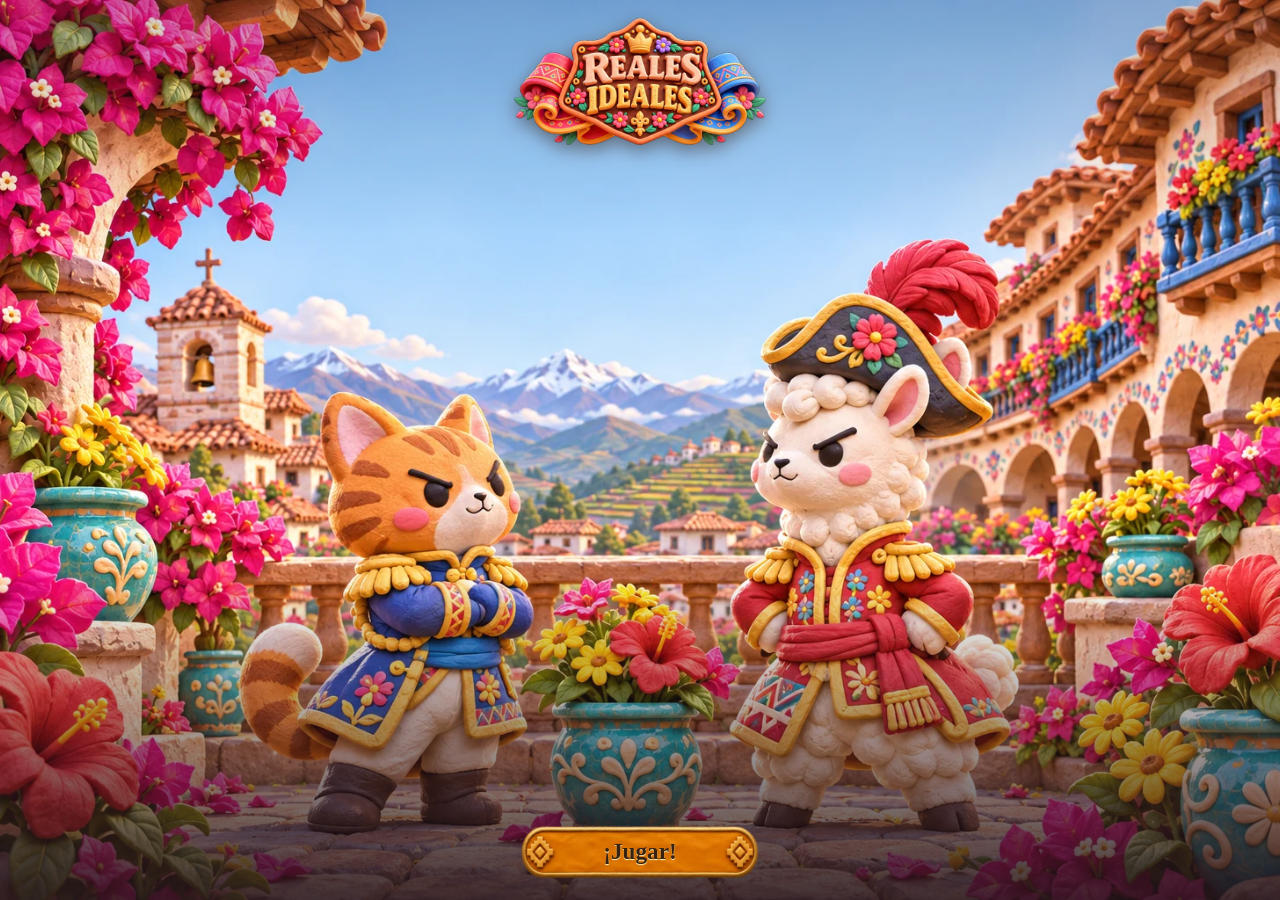
==== commit c54c5ffc: "Selector de personajes a pantalla completa (v0.45)" ====
--- a/index.html
+++ b/index.html
@@ -4,15 +4,15 @@
   <meta charset="utf-8">
   <meta name="viewport" content="width=device-width, initial-scale=1, viewport-fit=cover">
   <meta name="description" content="Reales Ideales, juego táctico para dos personas o contra la IA.">
-  <title>Reales Ideales · v0.44</title>
-  <link rel="stylesheet" href="styles.css?v=044-personajes">
+  <title>Reales Ideales · v0.45</title>
+  <link rel="stylesheet" href="styles.css?v=045-selector">
   <script defer src="game.js?v=038-arte-combate"></script>
   <script defer src="ai.js?v=038-arte-combate"></script>
   <script defer src="assets/escenario/campo-andino-casillas.js?v=021-escenario27"></script>
   <script defer src="assets/vendor/pixi-8.19.0.min.js"></script>
   <script defer src="combat-fx.js?v=038-arte-combate"></script>
   <script defer src="fx.js?v=038-arte-combate"></script>
-  <script defer src="app.js?v=044-personajes"></script>
+  <script defer src="app.js?v=045-selector"></script>
 </head>
 <body>
   <section id="inicio" class="cover" aria-labelledby="cover-title">
@@ -156,18 +156,25 @@
       </div>
     </div>
   </section>
-  <dialog id="character-dialog" aria-labelledby="character-title">
-    <h2 id="character-title">Elige a tu personaje</h2>
+  <dialog id="character-dialog" aria-labelledby="character-title" aria-describedby="character-side">
+    <header class="character-header">
+      <button id="character-cancel" class="character-back" type="button"><span aria-hidden="true">‹</span> Volver</button>
+      <h2 id="character-title">Elige a tu personaje</h2>
+      <p id="character-side" class="character-side" aria-live="polite"></p>
+    </header>
     <form id="character-form">
+      <div class="character-feature" aria-hidden="true">
+        <div class="character-feature-art"><img id="character-preview" alt="" width="206" height="215"></div>
+        <p id="character-name" class="character-name"></p>
+      </div>
       <fieldset class="character-choices">
-        <legend id="character-side"></legend>
+        <legend class="sr-only">Personajes</legend>
         <label class="character-option"><input class="sr-only" type="radio" name="character" value="mono" required><img alt="" width="112" height="112"><span>Mono</span></label>
         <label class="character-option"><input class="sr-only" type="radio" name="character" value="tigrillo" required><img alt="" width="112" height="112"><span>Tigrillo</span></label>
         <label class="character-option"><input class="sr-only" type="radio" name="character" value="cuy" required><img alt="" width="112" height="112"><span>Cuy</span></label>
       </fieldset>
       <div class="dialog-actions">
-        <button id="character-cancel" type="button" class="secondary">Cancelar</button>
-        <button id="character-confirm" type="submit" class="primary" disabled>Empezar</button>
+        <button id="character-confirm" type="submit" class="primary">Empezar</button>
       </div>
     </form>
   </dialog>
--- a/styles.css
+++ b/styles.css
@@ -2036,43 +2036,153 @@
   background: linear-gradient(#505962, #373e47);
   text-shadow: none;
 }
+#character-dialog {
+  --arena-art: url('assets/reserva/plaza-vertical.webp');
+  --select-dark: #0a1728;
+  --select-light: #c0e8ff;
+  --select-glow: #6ac6f6;
+  --select-card: #183958;
+  inset: 0;
+  width: 100%;
+  height: 100dvh;
+  max-width: none;
+  max-height: none;
+  margin: 0;
+  padding: max(.6rem, env(safe-area-inset-top)) max(.9rem, env(safe-area-inset-right))
+    max(.9rem, env(safe-area-inset-bottom)) max(.9rem, env(safe-area-inset-left));
+  border: 0;
+  border-radius: 0;
+  background: linear-gradient(180deg, var(--select-dark), transparent 45%, var(--select-dark) 86%),
+    linear-gradient(90deg, #10192350, #10192310 50%, #10192350), var(--arena-art) center / cover no-repeat, var(--select-dark);
+  box-shadow: none;
+}
+#character-dialog[open] { display: grid; grid-template-rows: auto minmax(0, 1fr); }
+#character-dialog[data-side="R"] {
+  --select-dark: #2a141b;
+  --select-light: #ffcdc0;
+  --select-glow: #ff9a78;
+  --select-card: #62343b;
+}
+.character-header { position: relative; display: grid; justify-items: center; gap: .45rem; padding-top: 3.05rem; }
+#character-title {
+  margin: 0;
+  color: #ffe4aa;
+  font: 900 clamp(1.35rem, 6.45vw, 2.6rem)/1 Georgia, serif;
+  text-transform: uppercase;
+  text-shadow: 0 2px #2d1c17, 0 3px 10px #160e12;
+}
+.character-side {
+  margin: 0;
+  padding: .27rem .8rem;
+  border: 1px solid var(--select-glow);
+  border-radius: 999px;
+  background: var(--select-dark);
+  color: var(--select-light);
+  font: 750 .78rem/1.15 system-ui, sans-serif;
+}
+.character-back {
+  position: absolute;
+  inset: 0 auto auto 0;
+  display: inline-flex;
+  align-items: center;
+  gap: .3rem;
+  min-height: 44px;
+  padding: 0 .65rem;
+  border: 1px solid #f2cc8366;
+  border-radius: .48rem;
+  background: var(--select-dark);
+  color: #fff0ce;
+  font: 750 .84rem/1 system-ui, sans-serif;
+}
+.character-back span { color: #ffd58b; font-size: 1.42rem; }
+.character-back:focus-visible { outline-color: #fff2b7; }
+#character-form {
+  display: grid;
+  grid-template-rows: minmax(0, 1fr) auto auto;
+  gap: clamp(.53rem, 2dvh, .94rem);
+  width: min(100%, 33rem);
+  min-height: 0;
+  margin-inline: auto;
+}
+.character-feature {
+  display: grid;
+  grid-template-rows: minmax(0, 1fr) auto;
+  gap: .25rem;
+  align-self: center;
+  height: min(100%, 28rem);
+  min-height: 0;
+  padding: .35rem 0;
+}
+.character-feature-art { position: relative; isolation: isolate; display: grid; place-items: end center; min-height: 0; }
+.character-feature-art::before {
+  content: '';
+  position: absolute;
+  z-index: -1;
+  inset: 0;
+  background: radial-gradient(ellipse at center, color-mix(in srgb, var(--select-glow) 55%, transparent), transparent 68%);
+}
+.character-feature-art img {
+  display: block;
+  width: 100%;
+  height: 100%;
+  max-width: 21rem;
+  max-height: 21rem;
+  object-fit: contain;
+  filter: drop-shadow(0 10px 12px #130d16bb);
+}
+.character-name {
+  margin: 0;
+  color: #ffe4a8;
+  font: 900 clamp(1.95rem, 10vw, 4rem)/1 Georgia, serif;
+  text-transform: uppercase;
+  text-shadow: 0 .07em #753d25, 0 .11em .28em #140b12;
+}
 .character-choices {
   display: grid;
   grid-template-columns: repeat(3, minmax(0, 1fr));
-  gap: clamp(.35rem, 2vw, .6rem);
-  margin: .7rem 0 1rem;
+  gap: clamp(.35rem, 2vw, .75rem);
+  margin: 0;
   padding: 0;
   border: 0;
   min-inline-size: 0;
 }
-.character-choices legend {
-  margin-inline: auto;
-  padding: 0 0 .5rem;
-  color: #b8e4ff;
-  font: 750 .95rem/1.2 system-ui, sans-serif;
-}
-#character-dialog[data-side="R"] legend { color: #ffbcb3; }
 .character-option {
   display: grid;
   justify-items: center;
-  gap: .3rem;
-  padding: .45rem .15rem .5rem;
-  border: 2px solid #a47b45;
+  gap: .18rem;
+  padding: .32rem .16rem .43rem;
+  border: 2px solid #c4a07578;
   border-radius: .65rem;
-  background: linear-gradient(#2e5370, #182d44);
+  background: linear-gradient(var(--select-card), var(--select-dark));
   color: #fff1d7;
-  font: 750 clamp(.76rem, 3.8vw, 1rem)/1.2 system-ui, sans-serif;
+  font: 750 clamp(.75rem, 3.8vw, .95rem)/1.12 system-ui, sans-serif;
   cursor: pointer;
 }
-#character-dialog[data-side="R"] .character-option { background: linear-gradient(#71505c, #452d39); }
-.character-option img { width: 100%; max-width: 5.2rem; height: auto; aspect-ratio: 1; object-fit: contain; }
+.character-option img { width: 100%; max-width: min(4.55rem, 13dvh); height: auto; aspect-ratio: 1; object-fit: contain; }
 #character-dialog .character-option:has(input:checked) {
   border-color: #ffe39f;
-  background: var(--gold-clay);
-  color: #352111;
-  box-shadow: 0 0 9px #f4bf6a80;
+  background: linear-gradient(var(--select-card), var(--select-dark));
+  color: #ffe39f;
+  box-shadow: inset 0 -3px #e5aa4b, 0 0 12px #f4bf6a66;
 }
 .character-option:has(input:focus-visible) { outline: 2px solid #fff2b7; outline-offset: 2px; }
+#character-form .dialog-actions { width: min(100%, 23rem); }
+#character-form .dialog-actions > button { font-size: 1rem; min-height: 46px; }
+
+@media (orientation: landscape) and (min-width: 565px), (min-width: 1000px) {
+  #character-dialog { --arena-art: url('assets/reserva/plaza-horizontal.webp'); }
+  .character-header { padding-top: .35rem; }
+  #character-form {
+    width: min(100%, 59rem);
+    grid-template-columns: minmax(0, 1.12fr) minmax(0, 1fr);
+    grid-template-rows: minmax(0, 1fr) auto auto minmax(0, 1fr);
+    column-gap: clamp(1.1rem, 4vw, 3.3rem);
+  }
+  .character-feature { grid-column: 1; grid-row: 1 / -1; }
+  .character-choices { grid-column: 2; grid-row: 2; }
+  #character-form .dialog-actions { grid-column: 2; grid-row: 3; align-self: start; }
+  .character-name { font-size: clamp(1.85rem, 6vw, 4rem); }
+}
 
 .match-intro {
   position: fixed;
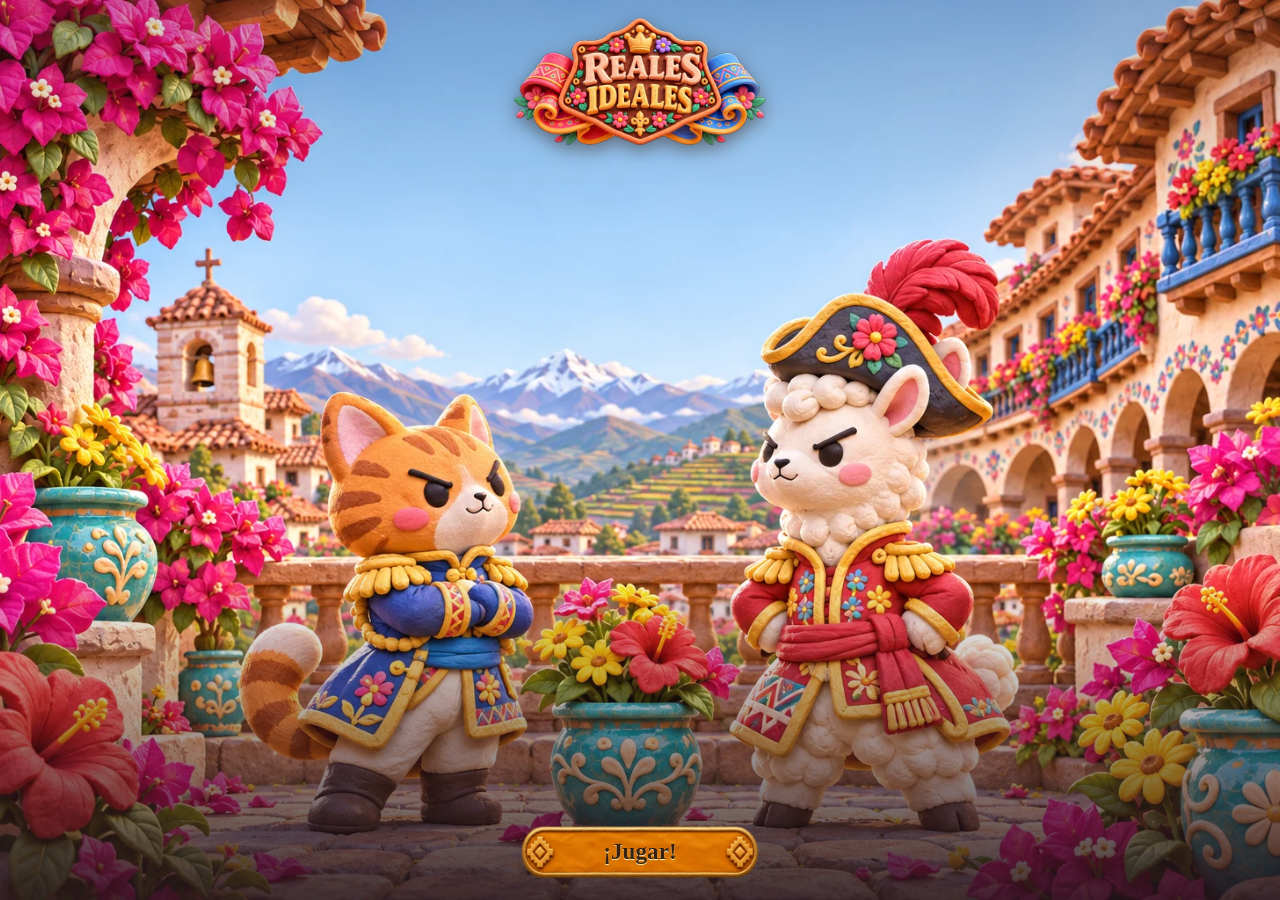
==== commit 7150bb61: "Ajustar el selector al área visible y enfocar el personaje" ====
--- a/index.html
+++ b/index.html
@@ -157,26 +157,28 @@
     </div>
   </section>
   <dialog id="character-dialog" aria-labelledby="character-title" aria-describedby="character-side">
-    <header class="character-header">
-      <button id="character-cancel" class="character-back" type="button"><span aria-hidden="true">‹</span> Volver</button>
-      <h2 id="character-title">Elige a tu personaje</h2>
-      <p id="character-side" class="character-side" aria-live="polite"></p>
-    </header>
-    <form id="character-form">
-      <div class="character-feature" aria-hidden="true">
-        <div class="character-feature-art"><img id="character-preview" alt="" width="206" height="215"></div>
-        <p id="character-name" class="character-name"></p>
-      </div>
-      <fieldset class="character-choices">
-        <legend class="sr-only">Personajes</legend>
-        <label class="character-option"><input class="sr-only" type="radio" name="character" value="mono" required><img alt="" width="112" height="112"><span>Mono</span></label>
-        <label class="character-option"><input class="sr-only" type="radio" name="character" value="tigrillo" required><img alt="" width="112" height="112"><span>Tigrillo</span></label>
-        <label class="character-option"><input class="sr-only" type="radio" name="character" value="cuy" required><img alt="" width="112" height="112"><span>Cuy</span></label>
-      </fieldset>
-      <div class="dialog-actions">
-        <button id="character-confirm" type="submit" class="primary">Empezar</button>
-      </div>
-    </form>
+    <div class="character-screen">
+      <header class="character-header">
+        <button id="character-cancel" class="character-back" type="button"><span aria-hidden="true">‹</span> Volver</button>
+        <h2 id="character-title">Elige a tu personaje</h2>
+        <p id="character-side" class="character-side" aria-live="polite"></p>
+      </header>
+      <form id="character-form">
+        <div class="character-feature" aria-hidden="true">
+          <div class="character-feature-art"><img id="character-preview" alt="" width="206" height="215"></div>
+          <p id="character-name" class="character-name"></p>
+        </div>
+        <fieldset class="character-choices">
+          <legend class="sr-only">Personajes</legend>
+          <label class="character-option"><input class="sr-only" type="radio" name="character" value="mono" required><img alt="" width="112" height="112"><span>Mono</span></label>
+          <label class="character-option"><input class="sr-only" type="radio" name="character" value="tigrillo" required><img alt="" width="112" height="112"><span>Tigrillo</span></label>
+          <label class="character-option"><input class="sr-only" type="radio" name="character" value="cuy" required><img alt="" width="112" height="112"><span>Cuy</span></label>
+        </fieldset>
+        <div class="dialog-actions">
+          <button id="character-confirm" type="submit" class="primary">Empezar</button>
+        </div>
+      </form>
+    </div>
   </dialog>
   <dialog id="coin-dialog" aria-labelledby="coin-title">
     <h2 id="coin-title">Monedas de esta partida</h2>
--- a/styles.css
+++ b/styles.css
@@ -2042,21 +2042,27 @@
   --select-light: #c0e8ff;
   --select-glow: #6ac6f6;
   --select-card: #183958;
+  --select-top: max(.6rem, env(safe-area-inset-top));
+  --select-bottom: max(.9rem, env(safe-area-inset-bottom));
   inset: 0;
   width: 100%;
   height: 100dvh;
   max-width: none;
   max-height: none;
   margin: 0;
-  padding: max(.6rem, env(safe-area-inset-top)) max(.9rem, env(safe-area-inset-right))
-    max(.9rem, env(safe-area-inset-bottom)) max(.9rem, env(safe-area-inset-left));
+  padding: var(--select-top) max(.9rem, env(safe-area-inset-right))
+    var(--select-bottom) max(.9rem, env(safe-area-inset-left));
   border: 0;
   border-radius: 0;
   background: linear-gradient(180deg, var(--select-dark), transparent 45%, var(--select-dark) 86%),
     linear-gradient(90deg, #10192350, #10192310 50%, #10192350), var(--arena-art) center / cover no-repeat, var(--select-dark);
   box-shadow: none;
 }
-#character-dialog[open] { display: grid; grid-template-rows: auto minmax(0, 1fr); }
+.character-screen {
+  display: grid;
+  grid-template-rows: auto minmax(0, 1fr);
+  height: calc(100dvh - var(--select-top) - var(--select-bottom));
+}
 #character-dialog[data-side="R"] {
   --select-dark: #2a141b;
   --select-light: #ffcdc0;
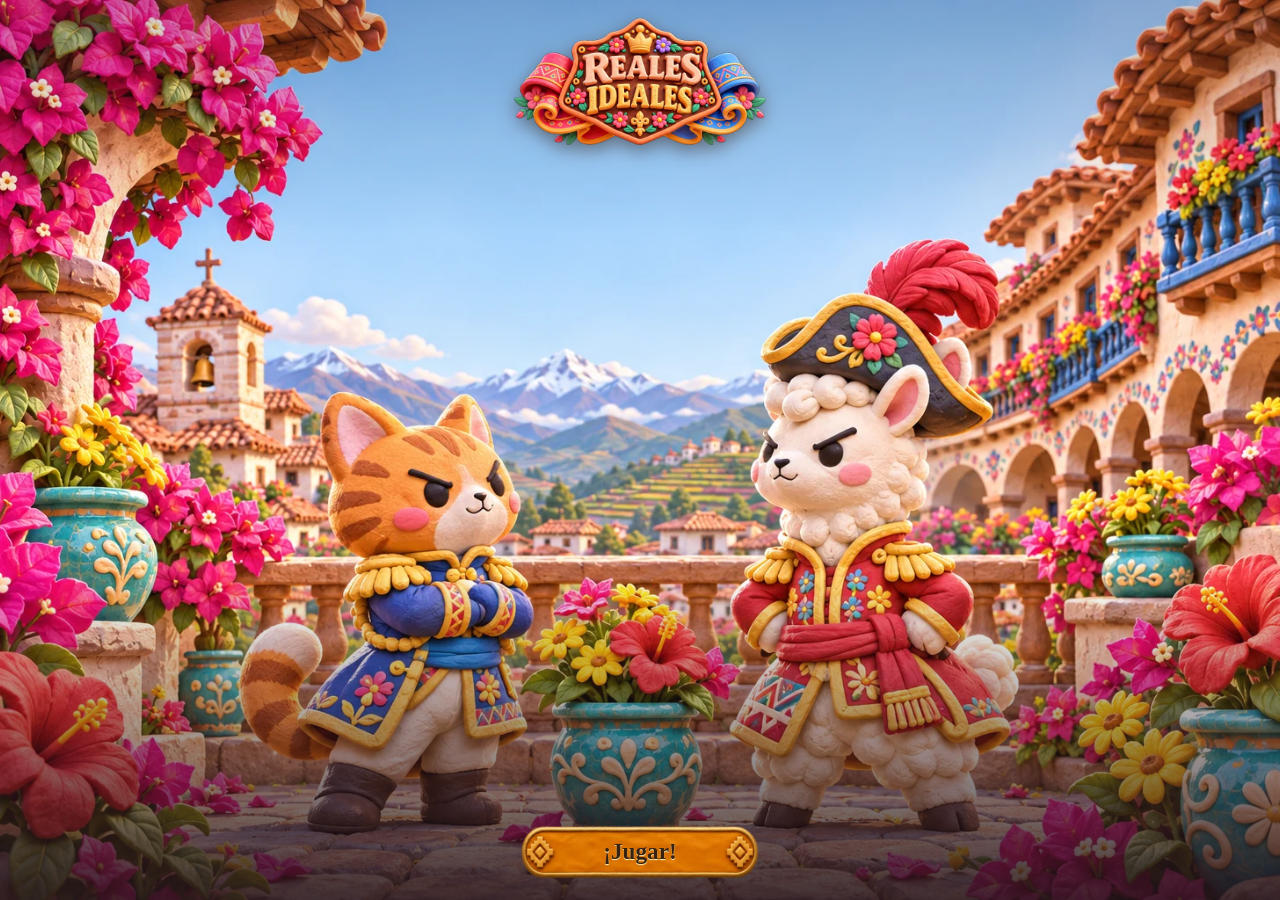
==== commit 5b89d6e8: "Banderas y poderes especiales (v0.46)" ====
--- a/index.html
+++ b/index.html
@@ -4,15 +4,15 @@
   <meta charset="utf-8">
   <meta name="viewport" content="width=device-width, initial-scale=1, viewport-fit=cover">
   <meta name="description" content="Reales Ideales, juego táctico para dos personas o contra la IA.">
-  <title>Reales Ideales · v0.45</title>
-  <link rel="stylesheet" href="styles.css?v=045-selector">
-  <script defer src="game.js?v=038-arte-combate"></script>
-  <script defer src="ai.js?v=038-arte-combate"></script>
+  <title>Reales Ideales · v0.46</title>
+  <link rel="stylesheet" href="styles.css?v=046-poderes">
+  <script defer src="game.js?v=046-poderes"></script>
+  <script defer src="ai.js?v=046-poderes"></script>
   <script defer src="assets/escenario/campo-andino-casillas.js?v=021-escenario27"></script>
   <script defer src="assets/vendor/pixi-8.19.0.min.js"></script>
   <script defer src="combat-fx.js?v=038-arte-combate"></script>
   <script defer src="fx.js?v=038-arte-combate"></script>
-  <script defer src="app.js?v=045-selector"></script>
+  <script defer src="app.js?v=046-poderes"></script>
 </head>
 <body>
   <section id="inicio" class="cover" aria-labelledby="cover-title">
@@ -167,12 +167,16 @@
         <div class="character-feature" aria-hidden="true">
           <div class="character-feature-art"><img id="character-preview" alt="" width="206" height="215"></div>
           <p id="character-name" class="character-name"></p>
-        </div>
-        <fieldset class="character-choices">
+          <p id="power-detail" class="power-detail" hidden></p>
+        </div>
+        <fieldset id="character-options" class="character-choices">
           <legend class="sr-only">Personajes</legend>
           <label class="character-option"><input class="sr-only" type="radio" name="character" value="mono" required><img alt="" width="112" height="112"><span>Mono</span></label>
           <label class="character-option"><input class="sr-only" type="radio" name="character" value="tigrillo" required><img alt="" width="112" height="112"><span>Tigrillo</span></label>
           <label class="character-option"><input class="sr-only" type="radio" name="character" value="cuy" required><img alt="" width="112" height="112"><span>Cuy</span></label>
+        </fieldset>
+        <fieldset id="power-options" class="character-choices" disabled hidden>
+          <legend class="sr-only">Poderes especiales</legend>
         </fieldset>
         <div class="dialog-actions">
           <button id="character-confirm" type="submit" class="primary">Empezar</button>
@@ -212,9 +216,9 @@
       <p>En ambos modos, el turno cambia automáticamente al resolver los efectos y agotar las acciones legales. Puedes terminarlo antes con el botón de flecha. Los dos indicadores muestran qué acciones quedan.</p>
       <p><b>Fuerza:</b> todas las fichas empiezan con 0. El cañón suma +2 al atacar. En empate salen ambas fichas.</p>
       <p><b>Cartas:</b> tienes tres en reserva y activas hasta dos por combate. Dos iguales dan COMBO +1. Tu reserva permanece visible; toca una carta para ver su ilustración y efecto. Sobre el tablero se muestran las dos oportunidades de carta por bando y su fuerza acumulada; un pase aparece como Sin carta. Nunca se muestra la reserva rival. En partidas locales, entrega el dispositivo antes de revelar la reserva del siguiente jugador.</p>
-      <p><b>Fuego Especial:</b> acumula un segmento al empezar cada turno propio. Con tres, selecciona una ficha normal con enemigo a una o dos casillas, pulsa el fuego y elige el objetivo. Todas las fichas normales suman +3 de fuerza al atacar a un enemigo adyacente. Si está a dos casillas, puedes acercarte por una casilla libre y atacar, consumiendo también el movimiento. Ambos jugadores conservan sus dos cartas. La carga vuelve a cero y los cañones no pueden usarlo.</p>
+      <p><b>Poderes:</b> consigues una carga al empezar cada turno propio. Con el medidor lleno, elige una ficha normal y pulsa el emblema. Fuego Victorioso (3 cargas) suma +3 de fuerza. Escarcha Especial (3 cargas) suma +1 y congela hasta dos cartas rivales durante el combate. Ambos permiten dar un paso para atacar a un enemigo a dos casillas. Asalto Eléctrico (2 cargas) suma +1. Elige una casilla libre a una o dos de distancia y luego un enemigo a una o dos casillas del destino. Desplazarte con un poder consume el movimiento del turno.</p>
       <p><b>Cañón y rescate:</b> Invocar cañón convierte tu ficha en cañón y suma +2. Llega a una estrella enemiga para rescatar una ficha perdida en tu zona inicial o guarda la oportunidad. En un turno propio posterior, toca la estrella guardada y recupera una ficha en cualquier hexágono libre, sin gastar movimiento ni ataque.</p>
-      <p><b>Monedas:</b> 10 por combate potente (fuerza final de 3 o más, Fuego Especial o Golpe decisivo) y 20 por cada baja causada al ganar. No cambian el resultado de la partida.</p>
+      <p><b>Monedas:</b> 10 por combate potente (fuerza final de 3 o más, poder especial o Golpe decisivo) y 20 por cada baja causada al ganar. No cambian el resultado de la partida.</p>
       <p><b>Victoria:</b> elimina todas las fichas rivales o conserva más al final de la ronda 12.</p>
       <p class="tutorial-demo"><a href="muestra.html">Ver ejemplos de combate</a></p>
     </div>
--- a/styles.css
+++ b/styles.css
@@ -2190,6 +2190,75 @@
   .character-name { font-size: clamp(1.85rem, 6vw, 4rem); }
 }
 
+#character-dialog[data-stage="power"] {
+  --arena-art: url('assets/poderes/patio.webp');
+  background-position: center, center, center 39%;
+}
+#character-dialog[data-stage="power"] .character-feature {
+  grid-template-rows: minmax(0, 1fr) auto auto;
+}
+#character-dialog[data-stage="power"] .character-name {
+  font-size: clamp(1.35rem, 6.6vw, 2.75rem);
+}
+.power-detail {
+  justify-self: center;
+  max-width: 32rem;
+  margin: .24rem .1rem 0;
+  padding: .36rem .68rem;
+  border-radius: .48rem;
+  background: #101827e8;
+  color: #fff1d7;
+  font: 650 clamp(.77rem, 2.8vw, .94rem)/1.24 system-ui, sans-serif;
+}
+#power-options .character-option { align-content: start; }
+#power-options .character-option span { text-wrap: balance; }
+.hud-card.frozen-card, #card-preview-art.frozen-card { position: relative; }
+.hud-card.frozen-card::after, #card-preview-art.frozen-card::after {
+  content: '';
+  position: absolute;
+  inset: 1px;
+  z-index: 3;
+  border: 2px solid #baf5ff;
+  border-radius: inherit;
+  pointer-events: none;
+  background: linear-gradient(153deg, #d7ffffb8 7%, #89d7f650 47%, #bdf4ff8c 93%),
+    repeating-linear-gradient(134deg, transparent 0 19%, #e6ffffa3 20% 21%, transparent 23% 37%);
+  box-shadow: inset 0 0 6px #e2fdff, 0 0 5px #76d7fb;
+}
+.fx.fx-electric-arc {
+  width: var(--length); height: 20px; margin: -10px 0 0; transform-origin: 0 50%;
+  transform: rotate(var(--angle)); background: #e4ffff;
+  clip-path: polygon(0 48%, 16% 35%, 29% 61%, 47% 34%, 64% 56%, 82% 27%, 100% 48%, 83% 51%, 65% 76%, 47% 56%, 28% 80%, 16% 54%, 0 60%);
+  box-shadow: inset 0 0 7px 4px #50aaff;
+  animation: electric-arc .66s ease-out both;
+}
+@keyframes electric-arc {
+  0% { transform: rotate(var(--angle)) scaleX(.04); }
+  48% { transform: rotate(var(--angle)); opacity: 1; }
+  100% { transform: rotate(var(--angle)); opacity: 0; }
+}
+.fx.fx-ice-shot {
+  width: clamp(20px, 6vmin, 38px); height: clamp(20px, 6vmin, 38px); margin: 0;
+  border-radius: 0;
+  background: conic-gradient(from 45deg, #b3f2ff, #3880af, #d2faff, #80cfe8, #f3ffff, #b3f2ff);
+  clip-path: polygon(12% 28%, 54% 0, 94% 24%, 98% 73%, 54% 100%, 6% 79%);
+  animation: ice-shot .58s ease-in both;
+}
+@keyframes ice-shot {
+  from { transform: translate(-50%, -50%) scale(.65) rotate(-18deg); }
+  to { transform: translate(calc(var(--dx) - 50%), calc(var(--dy) - 50%)) scale(1.15) rotate(32deg); }
+}
+.fx.fx-element-impact {
+  background: radial-gradient(transparent 37%, #eaffff 55%, transparent 69%);
+  box-shadow: 0 0 19px var(--glow);
+  animation: elemental-impact .65s ease-out both;
+}
+@keyframes elemental-impact { from { scale: .7; opacity: 1; } to { scale: 1.6; opacity: 0; } }
+@media (prefers-reduced-motion: reduce) {
+  .fx.fx-electric-arc { animation: fx-fade .55s ease-out both; }
+  .fx.fx-element-impact { animation: fx-fade .55s ease-out both; }
+}
+
 .match-intro {
   position: fixed;
   inset: 0;
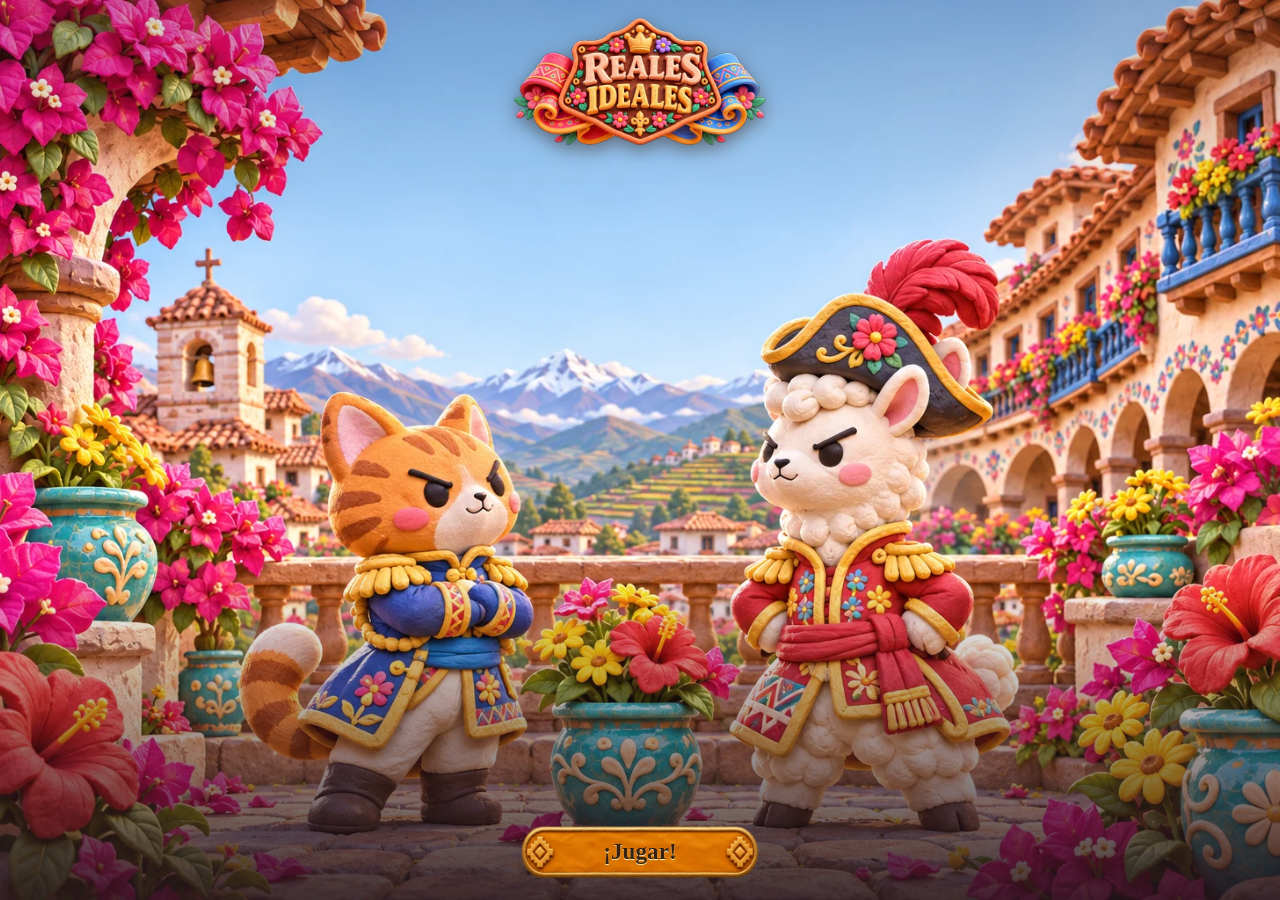
==== commit 1198d94a: "Carga inicial más rápida y mejoras en móviles (v0.49)" ====
--- a/index.html
+++ b/index.html
@@ -4,15 +4,14 @@
   <meta charset="utf-8">
   <meta name="viewport" content="width=device-width, initial-scale=1, viewport-fit=cover">
   <meta name="description" content="Reales Ideales, juego táctico para dos personas o contra la IA.">
-  <title>Reales Ideales · v0.46</title>
-  <link rel="stylesheet" href="styles.css?v=046-poderes">
+  <title>Reales Ideales · v0.49</title>
+  <link rel="stylesheet" href="styles.css?v=049-carga">
   <script defer src="game.js?v=046-poderes"></script>
   <script defer src="ai.js?v=046-poderes"></script>
   <script defer src="assets/escenario/campo-andino-casillas.js?v=021-escenario27"></script>
-  <script defer src="assets/vendor/pixi-8.19.0.min.js"></script>
-  <script defer src="combat-fx.js?v=038-arte-combate"></script>
-  <script defer src="fx.js?v=038-arte-combate"></script>
-  <script defer src="app.js?v=046-poderes"></script>
+  <script defer src="combat-fx.js?v=049-carga"></script>
+  <script defer src="fx.js?v=049-carga"></script>
+  <script defer src="app.js?v=049-carga"></script>
 </head>
 <body>
   <section id="inicio" class="cover" aria-labelledby="cover-title">
@@ -25,11 +24,6 @@
     <h1 id="cover-title"><img src="assets/logo.webp" alt="Reales Ideales" width="180" height="92"></h1>
     <div class="cover-actions">
       <button id="play-menu" type="button" class="primary menu-play" aria-controls="play-options" aria-expanded="false" disabled>¡Jugar!</button>
-      <div id="startup" class="startup-loading" aria-label="Preparando Reales Ideales" tabindex="-1" hidden>
-        <p id="startup-status" role="status">Cargando recursos…</p>
-        <progress id="startup-progress" max="100" value="0" aria-label="Carga de recursos"></progress>
-        <span id="startup-percent" aria-hidden="true">0 %</span>
-      </div>
       <nav id="play-options" class="play-options" aria-label="Opciones de juego" hidden>
         <button id="help-button" type="button" class="secondary menu-play" aria-haspopup="dialog">Tutorial</button>
         <button id="play-local" type="button" class="secondary menu-play" aria-haspopup="dialog">Multijugador</button>
@@ -117,7 +111,7 @@
       </div>
       <div class="battle-dock">
         <button id="special-fire" type="button" class="special-fire" disabled aria-pressed="false">
-          <img class="hud-icon special-flame" src="assets/ui/hud/fuego.png" alt="" width="96" height="96">
+          <img class="hud-icon special-emblem" src="assets/poderes/fire.webp?v=047" alt="" width="96" height="96">
           <svg class="ss-ring" viewBox="0 0 44 44" aria-hidden="true">
             <circle cx="22" cy="22" r="19" pathLength="120"/>
             <circle cx="22" cy="22" r="19" pathLength="120" transform="rotate(120 22 22)"/>
@@ -164,10 +158,10 @@
         <p id="character-side" class="character-side" aria-live="polite"></p>
       </header>
       <form id="character-form">
-        <div class="character-feature" aria-hidden="true">
-          <div class="character-feature-art"><img id="character-preview" alt="" width="206" height="215"></div>
-          <p id="character-name" class="character-name"></p>
-          <p id="power-detail" class="power-detail" hidden></p>
+        <div class="character-feature">
+          <div class="character-feature-art"><div id="power-standard" class="power-standard"><img id="character-preview" alt="" width="206" height="215"></div></div>
+          <p id="character-name" class="character-name" aria-hidden="true"></p>
+          <p id="power-detail" class="power-detail" aria-live="polite" hidden></p>
         </div>
         <fieldset id="character-options" class="character-choices">
           <legend class="sr-only">Personajes</legend>
--- a/styles.css
+++ b/styles.css
@@ -1103,7 +1103,6 @@
   background: conic-gradient(from 0deg, #ffd34d00, #ff7a2a, #ffd34d00 30%, #ff5a1a 55%, #ffd34d00 70%, #ffb02e 90%, #ffd34d00);
   filter: blur(4px); animation: fire-spin 2.2s linear infinite;
 }
-.special-flame { width: 2.2rem; height: 2.2rem; margin-top: -.2rem; filter: drop-shadow(0 0 6px #fff3a0); animation: flame-flicker .35s ease-in-out infinite alternate; transform-origin: 50% 90%; }
 .flame-outer { fill: #fff3a0; }
 .flame-inner { fill: #ff7a2a; }
 .special-fire-label { font: 900 .74rem/1 Georgia, serif; letter-spacing: .06em; text-transform: uppercase; }
@@ -1114,7 +1113,6 @@
 .special-fire:focus-visible { outline: 3px solid #fff; outline-offset: 4px; }
 @keyframes fire-breathe { 50% { transform: scale(1.06); box-shadow: 0 0 0 3px #7a1608, 0 0 28px 10px #ff7a2acc, inset 0 -6px 12px #7a160888; } }
 @keyframes fire-spin { to { transform: rotate(360deg); } }
-@keyframes flame-flicker { from { transform: scale(1, 1) rotate(-3deg); } to { transform: scale(1.06, 1.12) rotate(3deg); } }
 
 /* Cartas activadas del rival siempre visibles. */
 .rival-played { display: flex; align-items: center; gap: .5rem; padding: .3rem .55rem; margin: 0 .4rem .3rem;
@@ -1197,7 +1195,7 @@
 .stats-actions button { min-height: 2.8rem; }
 
 @media (prefers-reduced-motion: reduce) {
-  .special-fire, .special-fire::before, .special-flame, .turn-timer.warning, .end-card, .stats-card { animation: none; }
+  .special-fire, .special-fire::before, .turn-timer.warning, .end-card, .stats-card { animation: none; }
   .fx-particle { display: none; }
   .fx-spotlight, .fx-hero > .token { animation: fx-fade 2.2s ease-out forwards !important; }
 }
@@ -1632,10 +1630,7 @@
 body.playing .battle-dock .special-fire:disabled {
   background: #352a24; opacity: 1; filter: none; cursor: default;
 }
-body.playing .battle-dock .special-fire:disabled .special-flame { animation: none; opacity: .55; }
 body.fx-busy .battle-dock .special-fire { visibility: visible; }
-.battle-dock .special-flame { width: 1.65rem; height: 1.65rem; }
-body.playing .battle-dock .special-fire:not(:disabled) .special-flame { filter: drop-shadow(0 0 5px #ffc34b); }
 .ss-ring { position: absolute; inset: 0; width: 100%; height: 100%; pointer-events: none; rotate: -90deg; }
 .ss-ring circle { fill: none; stroke: #877460; stroke-width: 3; stroke-dasharray: 35 85; }
 .ss-ring circle.charged { stroke: #ffce52; }
@@ -1716,21 +1711,6 @@
 
 
 /* La carga conserva la portada a la vista. */
-.startup-loading {
-  width: min(78vw, 22rem); display: grid; gap: .35rem;
-  padding: .6rem 1.2rem; text-align: center; color: #fff1d7;
-  border-radius: .65rem; background: #1e232ceb;
-}
-.startup-loading p { font: 650 .9rem/1.3 system-ui,sans-serif; }
-.startup-loading progress {
-  appearance: none; width: 100%; height: .85rem; border: 1px solid #ad8c57;
-  border-radius: 999px; overflow: hidden; background: #222529; color: #efbd59;
-}
-.startup-loading progress::-webkit-progress-bar { background: #222529; border-radius: 999px; }
-.startup-loading progress::-webkit-progress-value { background: linear-gradient(90deg,#ae6d2d,#f8cf73); border-radius: 999px; }
-.startup-loading progress::-moz-progress-bar { background: linear-gradient(90deg,#ae6d2d,#f8cf73); border-radius: 999px; }
-#startup-percent { color: #f1cc85; font: 750 .85rem/1 system-ui,sans-serif; font-variant-numeric: tabular-nums; }
-
 
 /* HUD 029: la cabecera de partida deja paso al cielo y a las vidas. */
 body.playing { --game-header: env(safe-area-inset-top, 0px); }
@@ -2136,6 +2116,7 @@
   object-fit: contain;
   filter: drop-shadow(0 10px 12px #130d16bb);
 }
+.power-standard { display: contents; }
 .character-name {
   margin: 0;
   color: #ffe4a8;
@@ -2210,8 +2191,63 @@
   color: #fff1d7;
   font: 650 clamp(.77rem, 2.8vw, .94rem)/1.24 system-ui, sans-serif;
 }
-#power-options .character-option { align-content: start; }
+#power-options { grid-template-columns: repeat(4, minmax(0, 1fr)); }
+[data-banner="fire"] { --banner-light: #992f22; --banner-dark: #3b1518; --banner-thread: #f1b25a; }
+[data-banner="electric"] { --banner-light: #d3a400; --banner-dark: #553801; --banner-thread: #ffe15b; }
+[data-banner="frost"] { --banner-light: #264e87; --banner-dark: #181e49; --banner-thread: #91e3fa; }
+[data-banner="random"] { --banner-light: #545d65; --banner-dark: #222931; --banner-thread: #bac4cb; }
+#character-dialog[data-stage="power"] .power-standard {
+  position: relative;
+  isolation: isolate;
+  display: grid;
+  place-items: center;
+  align-self: center;
+  height: min(96%, 22rem);
+  min-height: 0;
+  max-width: 82%;
+  aspect-ratio: .82;
+  filter: drop-shadow(0 7px 9px #100d15cc);
+}
+#character-dialog[data-stage="power"] .power-standard img {
+  width: 77%; height: 72%; min-height: 0; margin-bottom: 8%;
+  filter: drop-shadow(0 3px 3px #15121ebc);
+}
+.power-standard[data-banner]::before, .banner-thumb {
+  --fabric: repeating-linear-gradient(90deg, #ffdfad16 0 1px, transparent 1px 3px),
+    linear-gradient(90deg, var(--banner-dark), var(--banner-light) 17% 83%, var(--banner-dark));
+  background: var(--fabric);
+  clip-path: polygon(0 0, 100% 0, 100% 100%, 50% 87%, 0 100%);
+  border-inline: solid var(--banner-thread);
+}
+.power-standard[data-banner]::before {
+  content: '';
+  position: absolute;
+  inset: 4% 6% 0;
+  z-index: -1;
+  border-inline-width: clamp(3px, 1.5vw, 9px);
+  box-shadow: inset 0 0 0 3px var(--banner-dark), inset 0 18px 0 -9px var(--banner-thread);
+}
+.power-standard[data-banner]::after {
+  content: '';
+  position: absolute;
+  inset: 0 0 auto;
+  height: 7%;
+  border: 1px solid #b58140;
+  border-radius: 999px;
+  background: repeating-linear-gradient(90deg, #714921 0 5%, #dba85c 5% 8%, #8d602c 8% 12%, transparent 12% 88%, #8d602c 88% 92%, #dba85c 92% 95%, #714921 95%),
+    linear-gradient(#e3b66f, #7e4d23);
+}
+#power-options .character-option { align-content: start; font-size: clamp(.68rem, 3.2vw, .9rem); }
 #power-options .character-option span { text-wrap: balance; }
+.banner-thumb {
+  display: grid;
+  place-items: center;
+  width: min(100%, 3.85rem, 12dvh);
+  aspect-ratio: .9;
+  border-inline-width: 2px;
+  padding: .15rem .13rem .4rem;
+}
+.banner-thumb img { width: 100%; max-width: 100%; }
 .hud-card.frozen-card, #card-preview-art.frozen-card { position: relative; }
 .hud-card.frozen-card::after, #card-preview-art.frozen-card::after {
   content: '';
@@ -2227,9 +2263,9 @@
 }
 .fx.fx-electric-arc {
   width: var(--length); height: 20px; margin: -10px 0 0; transform-origin: 0 50%;
-  transform: rotate(var(--angle)); background: #e4ffff;
+  transform: rotate(var(--angle)); background: var(--color);
   clip-path: polygon(0 48%, 16% 35%, 29% 61%, 47% 34%, 64% 56%, 82% 27%, 100% 48%, 83% 51%, 65% 76%, 47% 56%, 28% 80%, 16% 54%, 0 60%);
-  box-shadow: inset 0 0 7px 4px #50aaff;
+  box-shadow: inset 0 0 7px 4px var(--glow);
   animation: electric-arc .66s ease-out both;
 }
 @keyframes electric-arc {
@@ -2249,7 +2285,7 @@
   to { transform: translate(calc(var(--dx) - 50%), calc(var(--dy) - 50%)) scale(1.15) rotate(32deg); }
 }
 .fx.fx-element-impact {
-  background: radial-gradient(transparent 37%, #eaffff 55%, transparent 69%);
+  background: radial-gradient(transparent 37%, var(--color) 55%, transparent 69%);
   box-shadow: 0 0 19px var(--glow);
   animation: elemental-impact .65s ease-out both;
 }
@@ -2655,11 +2691,12 @@
   box-shadow: 0 3px 3px #171e28bc;
 }
 body.playing .battle-dock .special-fire:disabled { background: #302720; }
-body.playing .battle-dock .special-fire .special-flame {
-  width: clamp(25px, 8vw, 40px);
-  height: clamp(25px, 8vw, 40px);
+body.playing .battle-dock .special-fire .special-emblem {
+  width: 76%;
+  height: 76%;
   margin: 0;
-  opacity: 1;
+  object-fit: contain;
+  filter: drop-shadow(0 2px 2px #100d16d9);
 }
 body.playing .battle-dock .ss-ring circle { stroke-width: 4; stroke: #645045; }
 body.playing .battle-dock .ss-ring circle.charged { stroke: #ffd34e; }
